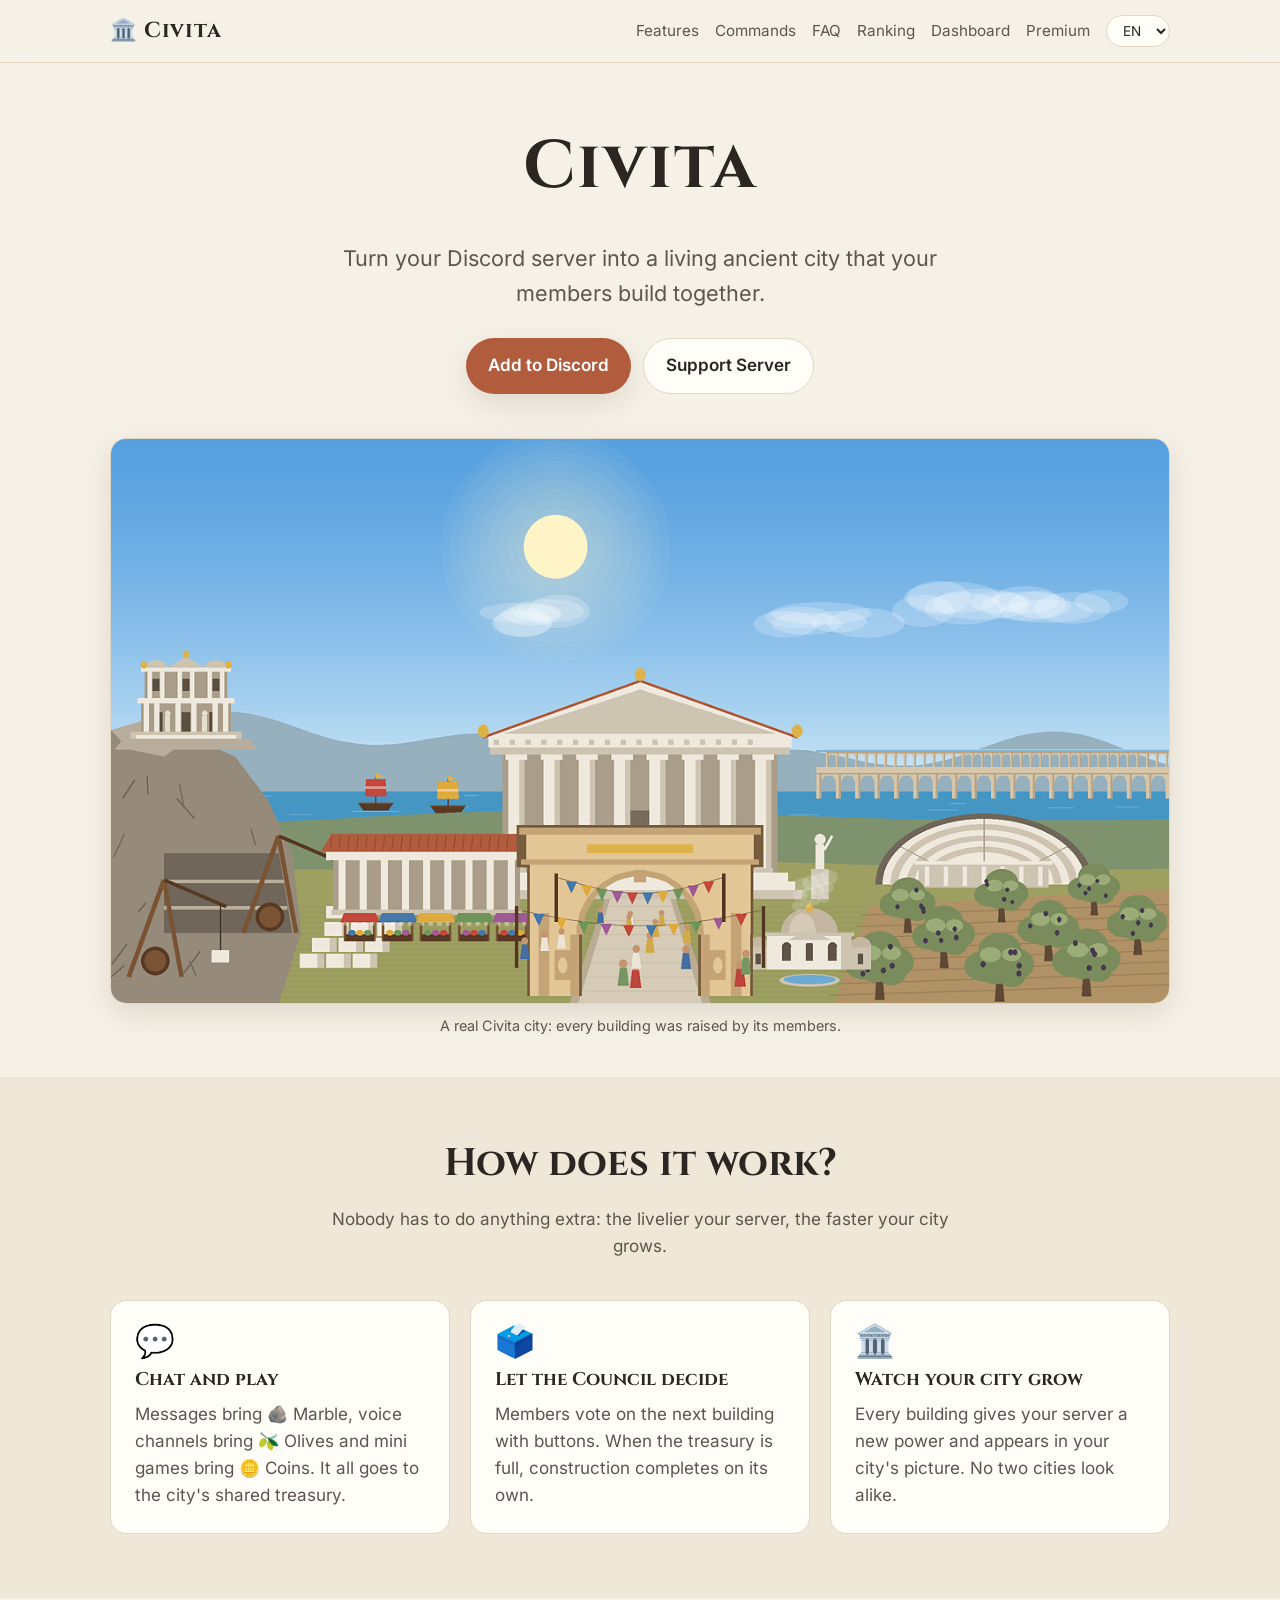
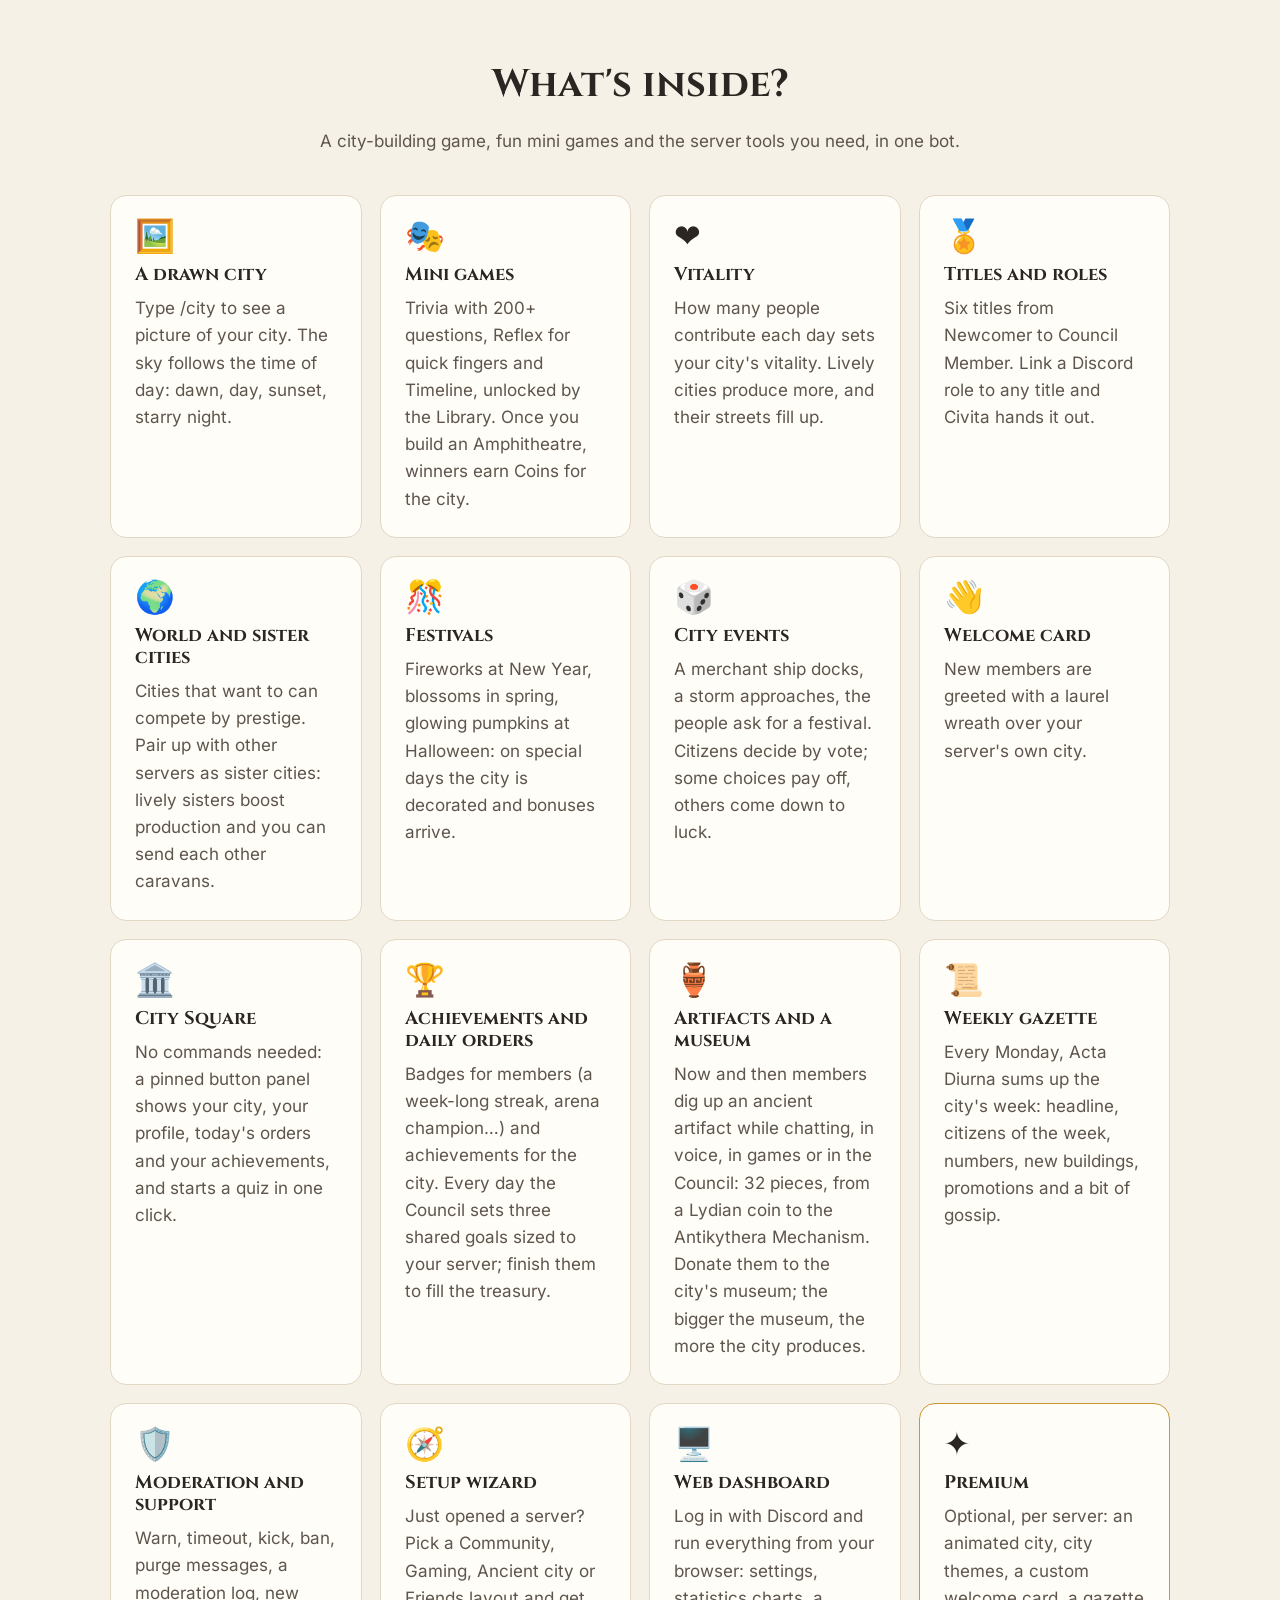
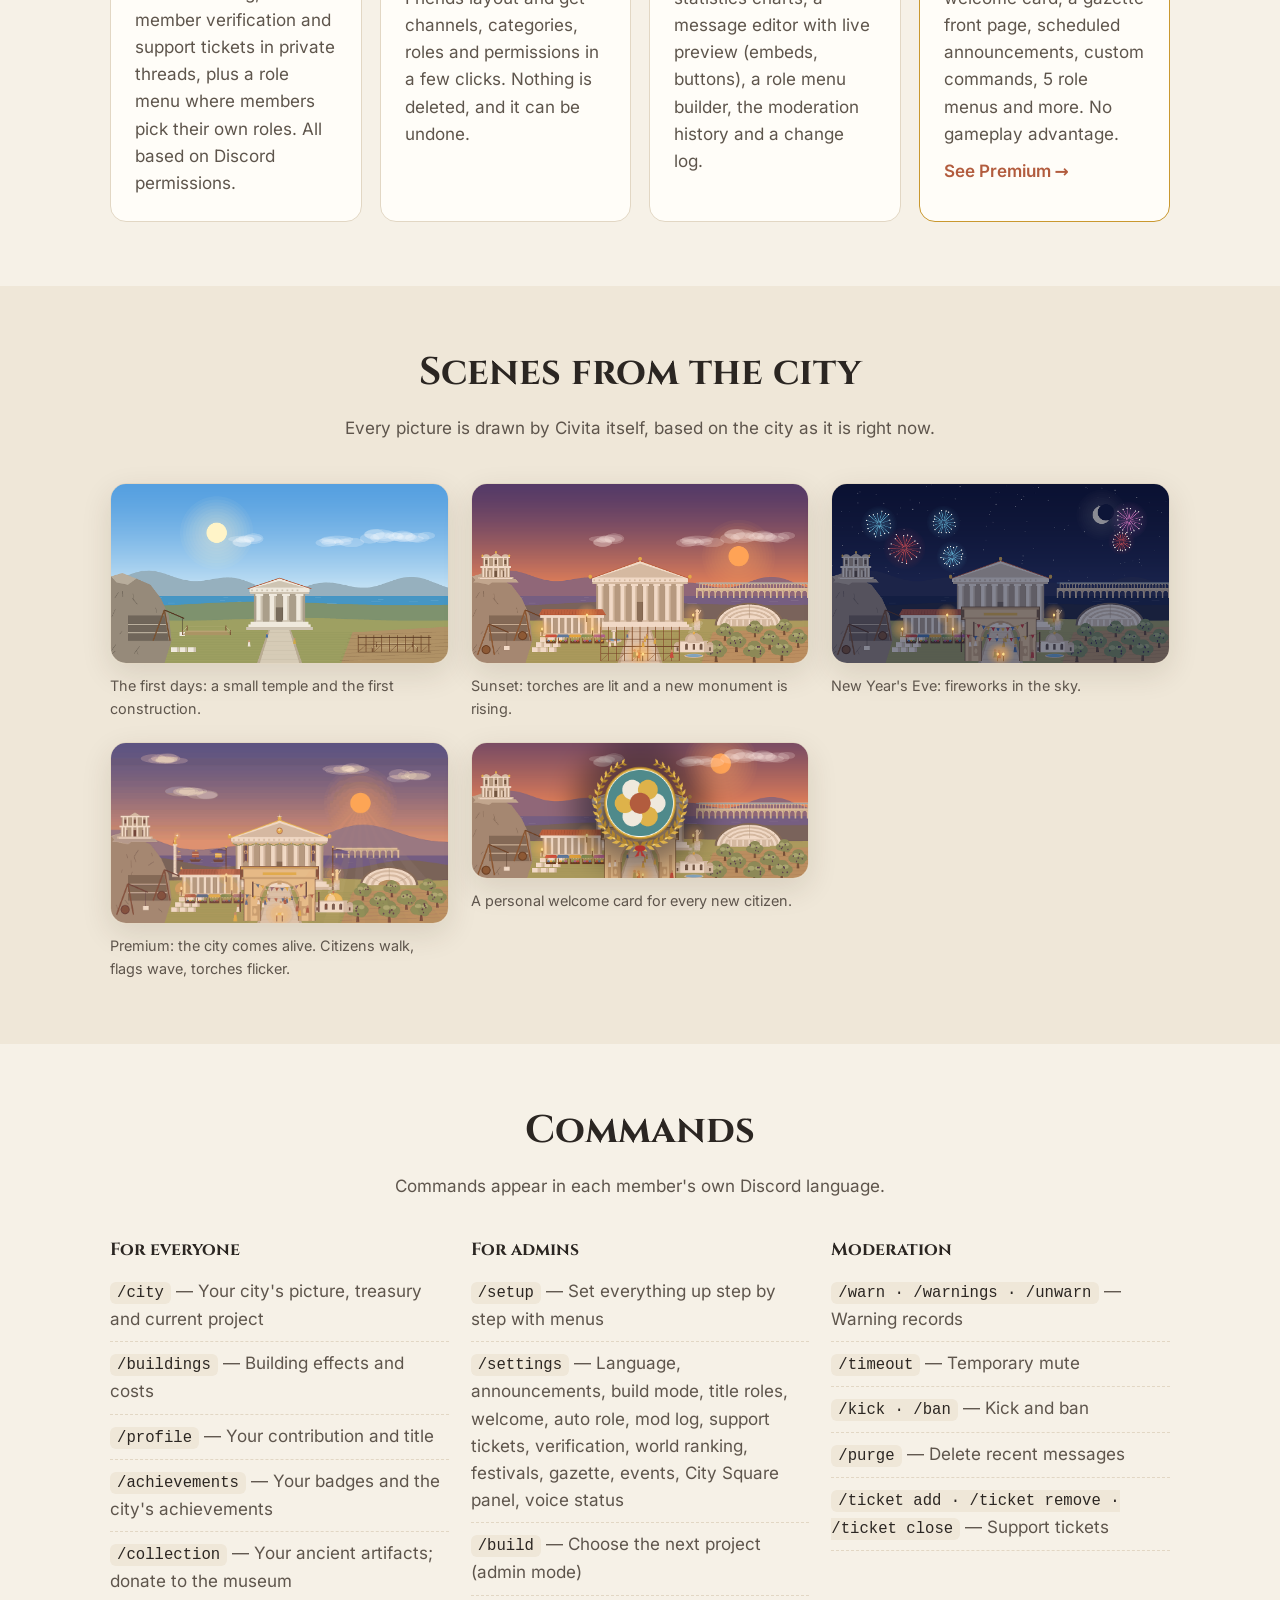
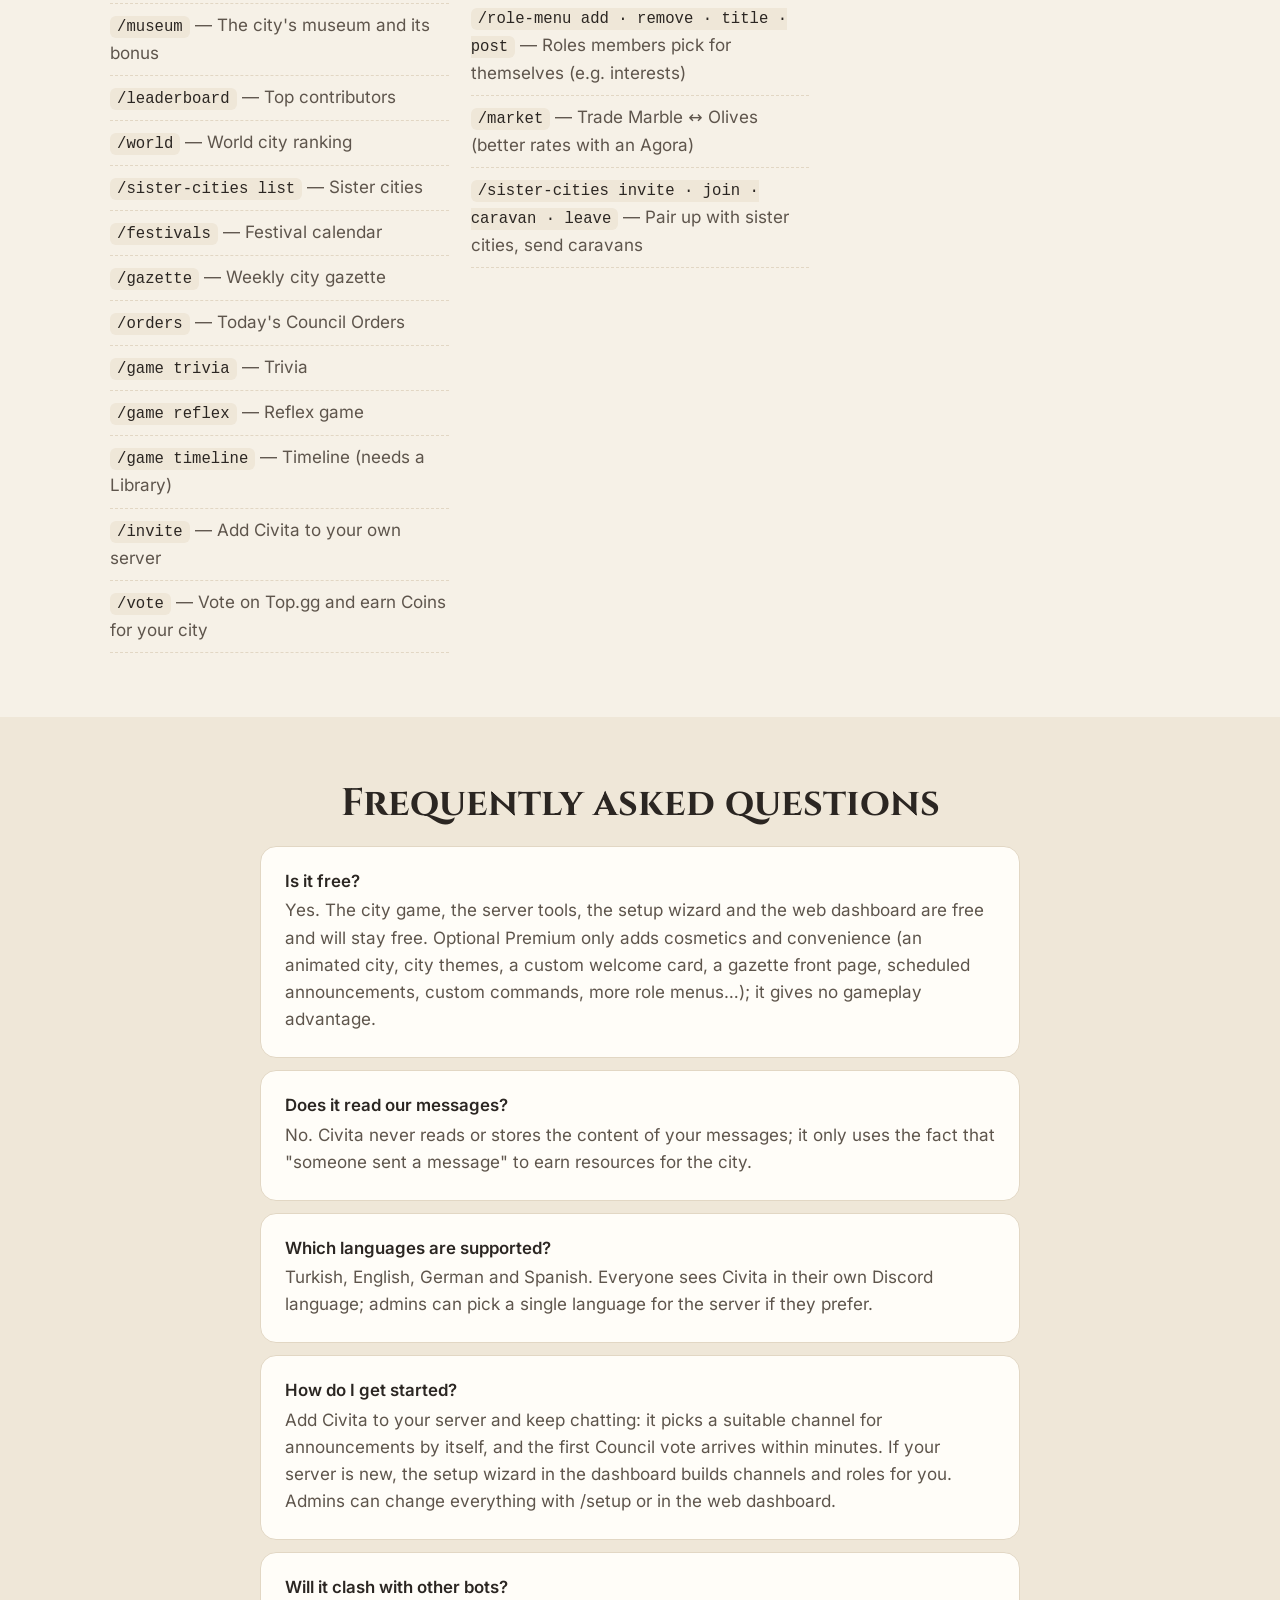
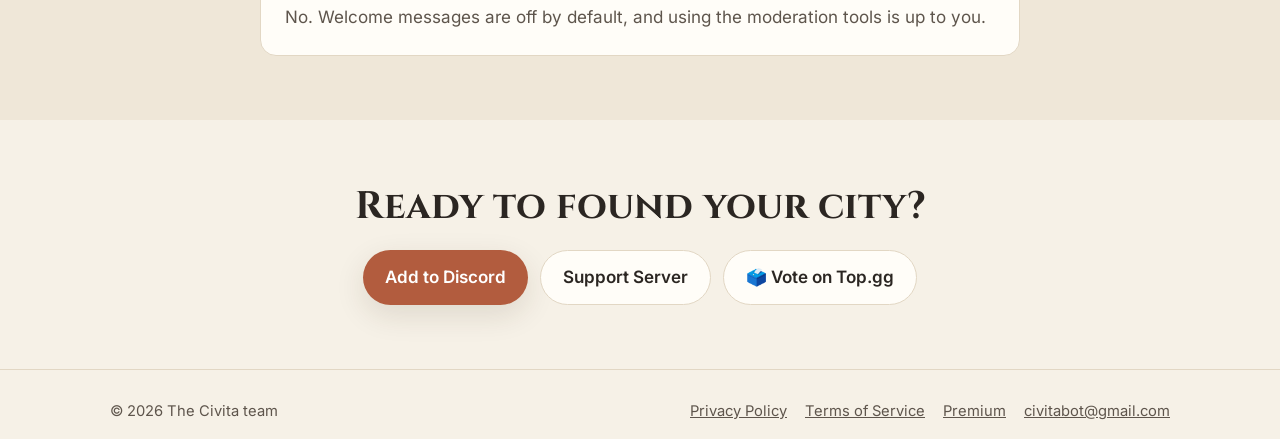
==== index.html @ edd00030 "Site: hareketli sehir GIFi yeni adla (eski bayrakli surum onbellekte kalmasin) Co-Authored-By: Claud" ====
<!doctype html>
<html lang="tr">
<head>
  <meta charset="utf-8">
  <meta name="viewport" content="width=device-width, initial-scale=1">
  <title>Civita — Discord sunucunu antik bir kente dönüştür</title>
  <meta name="description" content="Civita, Discord sunucunu üyelerin birlikte inşa ettiği yaşayan bir antik kente dönüştürür. Sohbet et, oyna, Meclis'te oy ver; şehrin büyüsün.">
  <meta property="og:title" content="Civita — Sunucunu birlikte inşa edilen bir şehre dönüştür">
  <meta property="og:description" content="Sohbet et, oyna, Meclis'te oy ver. Binalar yükselsin, şehrin büyüsün.">
  <meta property="og:image" content="https://civita.kenzai.dev/img/og.png">
  <meta property="og:url" content="https://civita.kenzai.dev/">
  <meta name="twitter:card" content="summary_large_image">
  <link rel="icon" href="favicon.svg" type="image/svg+xml">
  <link rel="stylesheet" href="style.css?v=2">
</head>
<body>
  <nav class="nav">
    <div class="wrap">
      <a class="brand" lang="en" href="#">🏛️ Civita</a>
      <a class="link" href="#features" data-i18n="nav_features">Özellikler</a>
      <a class="link" href="#commands" data-i18n="nav_commands">Komutlar</a>
      <a class="link" href="#faq" data-i18n="nav_faq">SSS</a>
      <a class="link" href="https://civita-panel.kenzai.dev/world" data-i18n="nav_world">Sıralama</a>
      <a class="link" href="https://civita-panel.kenzai.dev" data-i18n="nav_panel">Panel</a>
      <a class="link premium-link" href="premium-tr.html">Premium</a>
      <select class="lang" id="lang-select" aria-label="Dil / Language / Sprache / Idioma">
        <option value="tr">TR</option>
        <option value="en">EN</option>
        <option value="de">DE</option>
        <option value="es">ES</option>
      </select>
    </div>
  </nav>

  <header class="hero">
    <div class="wrap">
      <h1 lang="en">Civita</h1>
      <p class="tagline" data-i18n="tagline">Discord sunucunu, üyelerin birlikte inşa ettiği yaşayan bir antik kente dönüştür.</p>
      <div class="actions">
        <a class="btn btn-primary invite" href="#" data-i18n="add">Sunucuna Ekle</a>
        <a class="btn btn-ghost support" href="#" data-i18n="support">Destek Sunucusu</a>
      </div>
      <figure>
        <img class="shot" src="img/hero.png" width="1200" height="640" data-i18n-alt="hero_alt" alt="Tapınağı, agorası, amfitiyatrosu, hamamı, kayalık üstündeki kütüphanesi, su kemeri ve zafer takı olan, bayraklarla süslenmiş bir Civita şehri">
        <figcaption class="caption" data-i18n="hero_caption">Gerçek bir Civita şehri: her bina, sunucu üyelerinin emeğiyle yükseldi.</figcaption>
      </figure>
    </div>
  </header>

  <section class="alt">
    <div class="wrap">
      <h2 class="section-title" data-i18n="how_title">Nasıl çalışır?</h2>
      <p class="section-lead" data-i18n="how_lead">Kimse ek bir şey yapmak zorunda değil: sunucunuz ne kadar canlıysa şehriniz o kadar hızlı büyür.</p>
      <div class="steps">
        <div class="step"><div class="icon">💬</div><h3 data-i18n="step1_title">Sohbet edin, oynayın</h3><p data-i18n="step1_text">Mesajlar 🪨 Mermer, sesli kanallar 🫒 Zeytin, mini oyunlar 🪙 Sikke kazandırır. Hepsi şehrin ortak hazinesine gider.</p></div>
        <div class="step"><div class="icon">🗳️</div><h3 data-i18n="step2_title">Meclis karar versin</h3><p data-i18n="step2_text">Sıradaki binayı üyeler butonlarla oylar. Hazine dolunca inşaat kendiliğinden tamamlanır.</p></div>
        <div class="step"><div class="icon">🏛️</div><h3 data-i18n="step3_title">Şehriniz büyüsün</h3><p data-i18n="step3_text">Her bina sunucuya yeni bir güç kazandırır ve şehrin resminde görünür. Her şehir birbirinden farklıdır.</p></div>
      </div>
    </div>
  </section>

  <section id="features">
    <div class="wrap">
      <h2 class="section-title" data-i18n="features_title">Neler var?</h2>
      <p class="section-lead" data-i18n="features_lead">Bir şehir oyunu, eğlenceli mini oyunlar ve ihtiyacınız olan sunucu araçları, tek botta.</p>
      <div class="features">
        <div class="feature"><div class="icon">🖼️</div><h3 data-i18n="f_picture_title">Çizilen şehir</h3><p data-i18n="f_picture_text">/şehir yazın, şehrinizin resmini görün. Gökyüzü saatine göre değişir: şafak, gündüz, gün batımı, yıldızlı gece.</p></div>
        <div class="feature"><div class="icon">🎭</div><h3 data-i18n="f_games_title">Mini oyunlar</h3><p data-i18n="f_games_text">200'ü aşkın sorulu Bilgi Yarışması, hızlı parmaklar için Refleks ve Kütüphane'yle açılan Tarih Sırası. Amfitiyatro kurulunca kazananlar şehre Sikke kazandırır.</p></div>
        <div class="feature"><div class="icon">❤️</div><h3 data-i18n="f_vitality_title">Canlılık</h3><p data-i18n="f_vitality_text">Her gün katkı veren kişi sayısı şehrin canlılığını belirler. Canlı şehirler daha hızlı üretir; sokakları kalabalıklaşır.</p></div>
        <div class="feature"><div class="icon">🏅</div><h3 data-i18n="f_titles_title">Unvanlar ve roller</h3><p data-i18n="f_titles_text">Misafirden Meclis Üyesi'ne altı unvan. İsterseniz her unvana bir Discord rolü bağlayın, Civita kendisi versin.</p></div>
        <div class="feature"><div class="icon">🌍</div><h3 data-i18n="f_world_title">Dünya ve kardeş şehirler</h3><p data-i18n="f_world_text">İsteyen şehirler prestijleriyle yarışır. Başka sunucularla kardeş şehir olun: canlı kardeşler üretime bonus katar, birbirinize kervan gönderirsiniz.</p></div>
        <div class="feature"><div class="icon">🎊</div><h3 data-i18n="f_festivals_title">Festivaller</h3><p data-i18n="f_festivals_text">Yılbaşında havai fişekler, baharda çiçekler; özel günlerde şehir süslenir ve bonuslar gelir.</p></div>
        <div class="feature"><div class="icon">🎲</div><h3 data-i18n="f_events_title">Şehir olayları</h3><p data-i18n="f_events_text">Limana bir tüccar gemisi yanaşır, bir fırtına yaklaşır, halk şenlik ister. Vatandaşlar oyla karar verir; kimi seçim kazandırır, kimi şansa kalır.</p></div>
        <div class="feature"><div class="icon">👋</div><h3 data-i18n="f_welcome_title">Hoş geldin kartı</h3><p data-i18n="f_welcome_text">Yeni üyeler, sunucunuzun kendi şehrinin üzerinde defne çelengiyle karşılanır.</p></div>
        <div class="feature"><div class="icon">🏛️</div><h3 data-i18n="f_square_title">Şehir Meydanı</h3><p data-i18n="f_square_text">Komut yazmaya gerek yok: kanala sabitlenen düğmeli panelden şehrinizi, profilinizi, günün emirlerini ve başarımlarınızı görün, tek tıkla bilgi yarışması başlatın.</p></div>
        <div class="feature"><div class="icon">🏆</div><h3 data-i18n="f_achievements_title">Başarımlar ve günlük emirler</h3><p data-i18n="f_achievements_text">Üyelere rozetler (bir haftalık seri, arena şampiyonu…), şehre başarımlar. Meclis her gün sunucunun büyüklüğüne göre üç ortak hedef koyar; tamamlayınca hazine dolar.</p></div>
        <div class="feature"><div class="icon">🏺</div><h3 data-i18n="f_artifacts_title">Antik eserler ve müze</h3><p data-i18n="f_artifacts_text">Sohbette, seste, oyunlarda ve Meclis'te arada bir antik eser bulunur: Lidya sikkesinden Antikythera Mekanizması'na 32 eser. Eserleri şehrin müzesine bağışlayın; müze büyüdükçe şehir daha çok üretir.</p></div>
        <div class="feature"><div class="icon">📜</div><h3 data-i18n="f_gazette_title">Haftalık gazete</h3><p data-i18n="f_gazette_text">Her pazartesi Acta Diurna şehrin haftasını özetler: manşet, haftanın vatandaşları, sayılar, yeni binalar, terfiler ve biraz dedikodu.</p></div>
        <div class="feature"><div class="icon">🛡️</div><h3 data-i18n="f_mod_title">Moderasyon ve destek</h3><p data-i18n="f_mod_text">Uyarı, susturma, atma, yasaklama, mesaj temizleme, işlem kaydı, yeni üye doğrulama ve gizli alt başlıkta açılan destek talepleri ve üyelerin kendi rollerini seçtiği rol menüsü. Hepsi Discord yetkilerine göre.</p></div>
        <div class="feature"><div class="icon">🧭</div><h3 data-i18n="f_wizard_title">Kurulum sihirbazı</h3><p data-i18n="f_wizard_text">Yeni bir sunucu mu açtınız? Topluluk, Oyun, Antik şehir ya da Arkadaş grubu düzenini seçin; kanallar, kategoriler, roller ve izinler birkaç tıkla hazır. Hiçbir şey silinmez, istenirse geri alınır.</p></div>
        <div class="feature"><div class="icon">🖥️</div><h3 data-i18n="f_panel_title">Web paneli</h3><p data-i18n="f_panel_text">Discord'la giriş yapıp her şeyi tarayıcıdan yönetin: ayarlar, istatistik grafikleri, canlı önizlemeli mesaj düzenleyici (embed, düğmeler), rol menüsü kurucusu, moderasyon geçmişi ve değişiklik kaydı.</p></div>
        <div class="feature feature-premium"><div class="icon">✦</div><h3 data-i18n="f_premium_title">Premium</h3><p data-i18n="f_premium_text">İsteğe bağlı, sunucu başına: hareketli şehir, şehir temaları, özel hoş geldin kartı, gazete ön sayfası, zamanlanmış duyurular, özel komutlar, 5 rol menüsü ve daha fazlası. Oyunda avantaj sağlamaz.</p><a class="premium-link more" href="premium-tr.html" data-i18n="f_premium_more">Premium'a bak →</a></div>
      </div>
    </div>
  </section>

  <section class="alt">
    <div class="wrap">
      <h2 class="section-title" data-i18n="gallery_title">Şehirden kareler</h2>
      <p class="section-lead" data-i18n="gallery_lead">Bütün resimler Civita'nın kendisi tarafından, o anki şehre göre çizilir.</p>
      <div class="gallery">
        <figure><img class="shot" src="img/young.png" width="1200" height="640" loading="lazy" data-i18n-alt="young_alt" alt="Yeni kurulmuş bir şehir: küçük bir tapınak ve bir zeytinlikte iskele"><figcaption class="caption" data-i18n="young_caption">İlk günler: küçük bir tapınak ve ilk inşaat.</figcaption></figure>
        <figure><img class="shot" src="img/dusk.png" width="1200" height="640" loading="lazy" data-i18n-alt="dusk_alt" alt="Gün batımında gelişmiş bir şehir"><figcaption class="caption" data-i18n="dusk_caption">Gün batımı: meşaleler yanıyor, yeni bir anıt yükseliyor.</figcaption></figure>
        <figure><img class="shot" src="img/night.png" width="1200" height="640" loading="lazy" data-i18n-alt="night_alt" alt="Gece havai fişeklerle kutlama yapan bir şehir"><figcaption class="caption" data-i18n="night_caption">Yılbaşı gecesi: gökyüzünde havai fişekler.</figcaption></figure>
        <figure><img class="shot" src="img/city-live.gif" width="960" height="512" loading="lazy" data-i18n-alt="animated_alt" alt="Bayram süsleriyle hareketli bir şehir: dalgalanan bayraklar ve caddede yürüyen vatandaşlar"><figcaption class="caption" data-i18n="animated_caption">Premium: hareketli şehir. Vatandaşlar yürür, bayraklar dalgalanır, meşaleler titrer.</figcaption></figure>
        <figure><img class="shot" src="img/welcome.png" width="1000" height="400" loading="lazy" data-i18n-alt="welcome_alt" alt="Defne çelengi içinde bir profil resmi olan hoş geldin kartı"><figcaption class="caption" data-i18n="welcome_caption">Yeni gelen her vatandaşa özel hoş geldin kartı.</figcaption></figure>
      </div>
    </div>
  </section>

  <section id="commands">
    <div class="wrap">
      <h2 class="section-title" data-i18n="commands_title">Komutlar</h2>
      <p class="section-lead" data-i18n="commands_lead">Komutlar herkesin kendi Discord dilinde görünür.</p>
      <div class="commands" id="command-lists"></div>
    </div>
  </section>

  <section id="faq" class="alt">
    <div class="wrap">
      <h2 class="section-title" data-i18n="faq_title">Sık sorulan sorular</h2>
      <div class="faq">
        <div class="faq-item"><h3 data-i18n="q1">Ücretsiz mi?</h3><p data-i18n="a1">Evet. Şehir oyunu, sunucu araçları, kurulum sihirbazı ve web paneli ücretsizdir ve ücretsiz kalacak. İsteğe bağlı Premium yalnızca süs ve kolaylık ekler (hareketli şehir, şehir temaları, özel hoş geldin kartı, gazete ön sayfası, zamanlanmış duyurular, özel komutlar, birden çok rol menüsü…); oyunda avantaj sağlamaz.</p></div>
        <div class="faq-item"><h3 data-i18n="q2">Mesajlarımızı okuyor mu?</h3><p data-i18n="a2">Hayır. Civita mesajlarınızın içeriğini okumaz ve saklamaz; yalnızca "biri mesaj yazdı" bilgisini şehre kaynak kazandırmak için kullanır.</p></div>
        <div class="faq-item"><h3 data-i18n="q3">Hangi dilleri destekliyor?</h3><p data-i18n="a3">Türkçe, İngilizce, Almanca ve İspanyolca. Herkes Civita'yı kendi Discord dilinde görür; yöneticiler isterse sunucu için tek bir dil seçebilir.</p></div>
        <div class="faq-item"><h3 data-i18n="q4">Nasıl başlarım?</h3><p data-i18n="a4">Civita'yı sunucunuza ekleyin ve sohbete devam edin: duyurular için uygun bir kanalı kendisi seçer, birkaç dakika içinde ilk Meclis oylaması gelir. Sunucunuz yeniyse paneldeki kurulum sihirbazı kanalları ve rolleri sizin için kurar. Yöneticiler her şeyi /kurulum ya da web panelinden değiştirebilir.</p></div>
        <div class="faq-item"><h3 data-i18n="q5">Başka botlarla çakışır mı?</h3><p data-i18n="a5">Hayır. Hoş geldin mesajı varsayılan olarak kapalıdır; moderasyon araçlarını kullanıp kullanmamak size kalmış.</p></div>
      </div>
    </div>
  </section>

  <section class="cta">
    <div class="wrap">
      <h2 class="section-title" data-i18n="cta_title">Şehrinizi kurmaya hazır mısınız?</h2>
      <div class="actions">
        <a class="btn btn-primary invite" href="#" data-i18n="add">Sunucuna Ekle</a>
        <a class="btn btn-ghost support" href="#" data-i18n="support">Destek Sunucusu</a>
        <a class="btn btn-ghost" href="https://top.gg/bot/1135134099061878795/vote" target="_blank" rel="noopener" data-i18n="vote">🗳️ Top.gg'de oy ver</a>
      </div>
    </div>
  </section>

  <footer>
    <div class="wrap">
      <span data-i18n="footer_team">© 2026 Civita ekibi</span>
      <div class="links">
        <a href="gizlilik.html" id="privacy-link" data-i18n="privacy">Gizlilik Politikası</a>
        <a href="kosullar.html" id="terms-link" data-i18n="terms">Kullanım Koşulları</a>
        <a class="premium-link" href="premium-tr.html">Premium</a>
        <a href="mailto:civitabot@gmail.com">civitabot@gmail.com</a>
      </div>
    </div>
  </footer>

  <script src="app.js?v=2026-11-03b"></script>
</body>
</html>
---- style.css ----
/* Civita — web sitesi. Antik kent teması: mermer, kiremit, altın. */

/* Yazı tipleri sitenin içinde (fonts/): dışarıdan (Google) çekilince bazı tarayıcılar engelliyor,
   ayrıca ziyaretçinin IP'si üçüncü tarafa gitmiyor. İkisi de değişken yazı tipi, lisans: OFL. */
@font-face {
  font-family: "Cinzel";
  font-weight: 600 700;
  font-display: swap;
  src: url(fonts/cinzel-latin-ext.woff2) format("woff2");
  unicode-range: U+0100-02BA, U+02BD-02C5, U+02C7-02CC, U+02CE-02D7, U+02DD-02FF, U+0304, U+0308, U+0329, U+1D00-1DBF, U+1E00-1E9F, U+1EF2-1EFF, U+2020, U+20A0-20AB, U+20AD-20C0, U+2113, U+2C60-2C7F, U+A720-A7FF;
}
@font-face {
  font-family: "Cinzel";
  font-weight: 600 700;
  font-display: swap;
  src: url(fonts/cinzel-latin.woff2) format("woff2");
  unicode-range: U+0000-00FF, U+0131, U+0152-0153, U+02BB-02BC, U+02C6, U+02DA, U+02DC, U+0304, U+0308, U+0329, U+2000-206F, U+20AC, U+2122, U+2191, U+2193, U+2212, U+2215, U+FEFF, U+FFFD;
}
@font-face {
  font-family: "Inter";
  font-weight: 400 600;
  font-display: swap;
  src: url(fonts/inter-latin-ext.woff2) format("woff2");
  unicode-range: U+0100-02BA, U+02BD-02C5, U+02C7-02CC, U+02CE-02D7, U+02DD-02FF, U+0304, U+0308, U+0329, U+1D00-1DBF, U+1E00-1E9F, U+1EF2-1EFF, U+2020, U+20A0-20AB, U+20AD-20C0, U+2113, U+2C60-2C7F, U+A720-A7FF;
}
@font-face {
  font-family: "Inter";
  font-weight: 400 600;
  font-display: swap;
  src: url(fonts/inter-latin.woff2) format("woff2");
  unicode-range: U+0000-00FF, U+0131, U+0152-0153, U+02BB-02BC, U+02C6, U+02DA, U+02DC, U+0304, U+0308, U+0329, U+2000-206F, U+20AC, U+2122, U+2191, U+2193, U+2212, U+2215, U+FEFF, U+FFFD;
}

:root {
  --bg: #f6f1e7;
  --bg-alt: #efe7d8;
  --card: #fffdf8;
  --ink: #2b2622;
  --ink-soft: #5e554c;
  --line: #e2d7c4;
  --terracotta: #b25c3e;
  --terracotta-dark: #8c442e;
  --gold: #c9982f;
  --sea: #2e6f8e;
  --olive: #6f8250;
  --shadow: 0 10px 30px rgba(60, 40, 20, 0.12);
  --radius: 16px;
  color-scheme: light;
}

@media (prefers-color-scheme: dark) {
  :root:not([data-theme="light"]) {
    --bg: #12151f;
    --bg-alt: #181c28;
    --card: #1e2331;
    --ink: #efe9dd;
    --ink-soft: #b9b2a6;
    --line: #2d3345;
    --terracotta: #d9774f;
    --terracotta-dark: #b8603d;
    --gold: #e2b95a;
    --sea: #6fb0cf;
    --olive: #9db27a;
    --shadow: 0 10px 30px rgba(0, 0, 0, 0.35);
    color-scheme: dark;
  }
}

* { box-sizing: border-box; }

html { scroll-behavior: smooth; }

body {
  margin: 0;
  background: var(--bg);
  color: var(--ink);
  font-family: "Inter", system-ui, -apple-system, "Segoe UI", sans-serif;
  font-size: 17px;
  line-height: 1.6;
}

img { max-width: 100%; display: block; }

a { color: var(--terracotta); }

h1, h2, h3 {
  font-family: "Cinzel", Georgia, serif;
  line-height: 1.2;
  margin: 0 0 0.5em;
}

.wrap { max-width: 1100px; margin: 0 auto; padding: 0 20px; }

/* --- Üst çubuk --- */
.nav {
  position: sticky;
  top: 0;
  z-index: 10;
  background: color-mix(in srgb, var(--bg) 88%, transparent);
  backdrop-filter: blur(8px);
  border-bottom: 1px solid var(--line);
}
.nav .wrap { display: flex; align-items: center; gap: 16px; height: 62px; }
.brand {
  font-family: "Cinzel", Georgia, serif;
  font-weight: 700;
  font-size: 1.35rem;
  color: var(--ink);
  text-decoration: none;
  letter-spacing: 0.04em;
  margin-right: auto;
}
.nav a.link { color: var(--ink-soft); text-decoration: none; font-size: 0.95rem; }
.nav a.link:hover { color: var(--ink); }
.lang {
  border: 1px solid var(--line);
  background: var(--card);
  color: var(--ink);
  border-radius: 999px;
  padding: 6px 12px;
  font: inherit;
  font-size: 0.85rem;
  cursor: pointer;
}

/* --- Düğmeler --- */
.btn {
  display: inline-flex;
  align-items: center;
  gap: 8px;
  padding: 13px 22px;
  border-radius: 999px;
  font-weight: 600;
  text-decoration: none;
  transition: transform 0.15s ease, background 0.15s ease;
}
.btn:hover { transform: translateY(-2px); }
.btn-primary { background: var(--terracotta); color: #fff; box-shadow: var(--shadow); }
.btn-primary:hover { background: var(--terracotta-dark); }
.btn-ghost { border: 1px solid var(--line); color: var(--ink); background: var(--card); }

/* --- Giriş --- */
.hero { padding: 64px 0 40px; text-align: center; }
.hero h1 { font-size: clamp(2.4rem, 6vw, 4.2rem); letter-spacing: 0.03em; }
.hero .tagline { font-size: clamp(1.1rem, 2.4vw, 1.35rem); color: var(--ink-soft); max-width: 680px; margin: 0 auto 28px; }
.hero .actions { display: flex; gap: 12px; justify-content: center; flex-wrap: wrap; }
.hero figure { margin: 44px auto 0; }
.shot {
  border-radius: var(--radius);
  box-shadow: var(--shadow);
  border: 1px solid var(--line);
  width: 100%;
  height: auto;
}
.caption { color: var(--ink-soft); font-size: 0.9rem; margin-top: 10px; }

/* --- Bölümler --- */
section { padding: 64px 0; }
section.alt { background: var(--bg-alt); }
.section-title { text-align: center; font-size: clamp(1.7rem, 4vw, 2.4rem); }
.section-lead { text-align: center; color: var(--ink-soft); max-width: 640px; margin: 0 auto 40px; }

.steps { display: grid; grid-template-columns: repeat(auto-fit, minmax(240px, 1fr)); gap: 20px; }
.step, .feature, .faq-item {
  background: var(--card);
  border: 1px solid var(--line);
  border-radius: var(--radius);
  padding: 24px;
}
.step .icon, .feature .icon { font-size: 2rem; line-height: 1; margin-bottom: 12px; }
.step h3, .feature h3 { font-size: 1.15rem; }
.step p, .feature p { margin: 0; color: var(--ink-soft); }
.feature-premium { border-color: var(--gold, #d9ab4f); }
.feature .more { display: inline-block; margin-top: 10px; font-weight: 600; text-decoration: none; }

.features { display: grid; grid-template-columns: repeat(auto-fit, minmax(250px, 1fr)); gap: 18px; }

.gallery { display: grid; grid-template-columns: repeat(auto-fit, minmax(300px, 1fr)); gap: 22px; }
.gallery figure { margin: 0; }

.commands { display: grid; grid-template-columns: repeat(auto-fit, minmax(300px, 1fr)); gap: 22px; }
.commands h3 { font-size: 1.1rem; }
.commands ul { list-style: none; padding: 0; margin: 0; }
.commands li { padding: 8px 0; border-bottom: 1px dashed var(--line); color: var(--ink-soft); }
.commands code {
  font-family: ui-monospace, "Cascadia Code", Consolas, monospace;
  background: var(--bg-alt);
  color: var(--ink);
  padding: 2px 7px;
  border-radius: 6px;
  font-size: 0.92em;
}

.faq { max-width: 760px; margin: 0 auto; display: grid; gap: 12px; }
.faq-item h3 { font-family: "Inter", system-ui, sans-serif; font-size: 1.05rem; margin-bottom: 6px; }
.faq-item p { margin: 0; color: var(--ink-soft); }

.cta { text-align: center; }
.cta .actions { display: flex; gap: 12px; justify-content: center; flex-wrap: wrap; margin-top: 20px; }

footer { border-top: 1px solid var(--line); padding: 30px 0; color: var(--ink-soft); font-size: 0.92rem; }
footer .wrap { display: flex; flex-wrap: wrap; gap: 18px; align-items: center; }
footer .links { display: flex; gap: 18px; flex-wrap: wrap; margin-left: auto; }
footer a { color: var(--ink-soft); }

/* --- Hukuki belgeler --- */
.doc { max-width: 760px; margin: 0 auto; padding: 48px 20px 72px; }
.doc h1 { font-size: clamp(1.8rem, 4vw, 2.4rem); }
.doc h2 { font-size: 1.25rem; margin-top: 2em; }
.doc .updated { color: var(--ink-soft); font-size: 0.92rem; }
.doc li { margin: 6px 0; }
.doc .note { background: var(--bg-alt); border: 1px solid var(--line); border-radius: 12px; padding: 14px 18px; }

/* --- Premium --- */
.premium-hero { padding-bottom: 8px; }
.eyebrow { color: var(--gold); font-weight: 600; letter-spacing: 0.12em; text-transform: uppercase; font-size: 0.85rem; margin: 0 0 8px; }
.plans { display: grid; grid-template-columns: repeat(auto-fit, minmax(240px, 300px)); gap: 20px; justify-content: center; }
.plan {
  position: relative;
  background: var(--card);
  border: 1px solid var(--line);
  border-radius: var(--radius);
  padding: 28px 24px;
  text-align: center;
}
.plan h2 { font-size: 1.3rem; }
.plan-best { border: 2px solid var(--gold); box-shadow: var(--shadow); }
.plan .badge {
  position: absolute;
  top: -13px;
  left: 50%;
  transform: translateX(-50%);
  margin: 0;
  background: var(--gold);
  color: #2b2622;
  font-size: 0.8rem;
  font-weight: 600;
  padding: 3px 12px;
  border-radius: 999px;
  white-space: nowrap;
}
.price { font-family: "Cinzel", Georgia, serif; font-size: 2.2rem; font-weight: 700; margin: 0; }
.price span { font-family: "Inter", system-ui, sans-serif; font-size: 1rem; font-weight: 400; color: var(--ink-soft); }
.plan-note { color: var(--ink-soft); margin: 8px 0 0; font-size: 0.95rem; }
.plans-cta { text-align: center; margin: 28px 0 8px; }
.btn-disabled { opacity: 0.55; cursor: default; box-shadow: none; }
.btn-disabled:hover { transform: none; background: var(--terracotta); }
.center { text-align: center; }
.feature code, .faq-item code { font-family: ui-monospace, Consolas, monospace; background: var(--bg-alt); padding: 1px 6px; border-radius: 6px; font-size: 0.9em; }
.compare-box { max-width: 820px; margin: 0 auto; overflow-x: auto; }
.compare { width: 100%; border-collapse: collapse; background: var(--card); border: 1px solid var(--line); border-radius: var(--radius); overflow: hidden; }
.compare th, .compare td { padding: 12px 14px; border-bottom: 1px solid var(--line); text-align: center; }
.compare th:first-child, .compare td:first-child { text-align: left; color: var(--ink-soft); }
.compare thead th { font-family: "Cinzel", Georgia, serif; background: var(--bg-alt); }
.compare thead th:last-child { color: var(--gold); }
.compare tr:last-child td { border-bottom: none; }

.hidden { display: none !important; }

@media (max-width: 640px) {
  .nav a.link { display: none; }
  .hero { padding-top: 40px; }
  section { padding: 48px 0; }
}
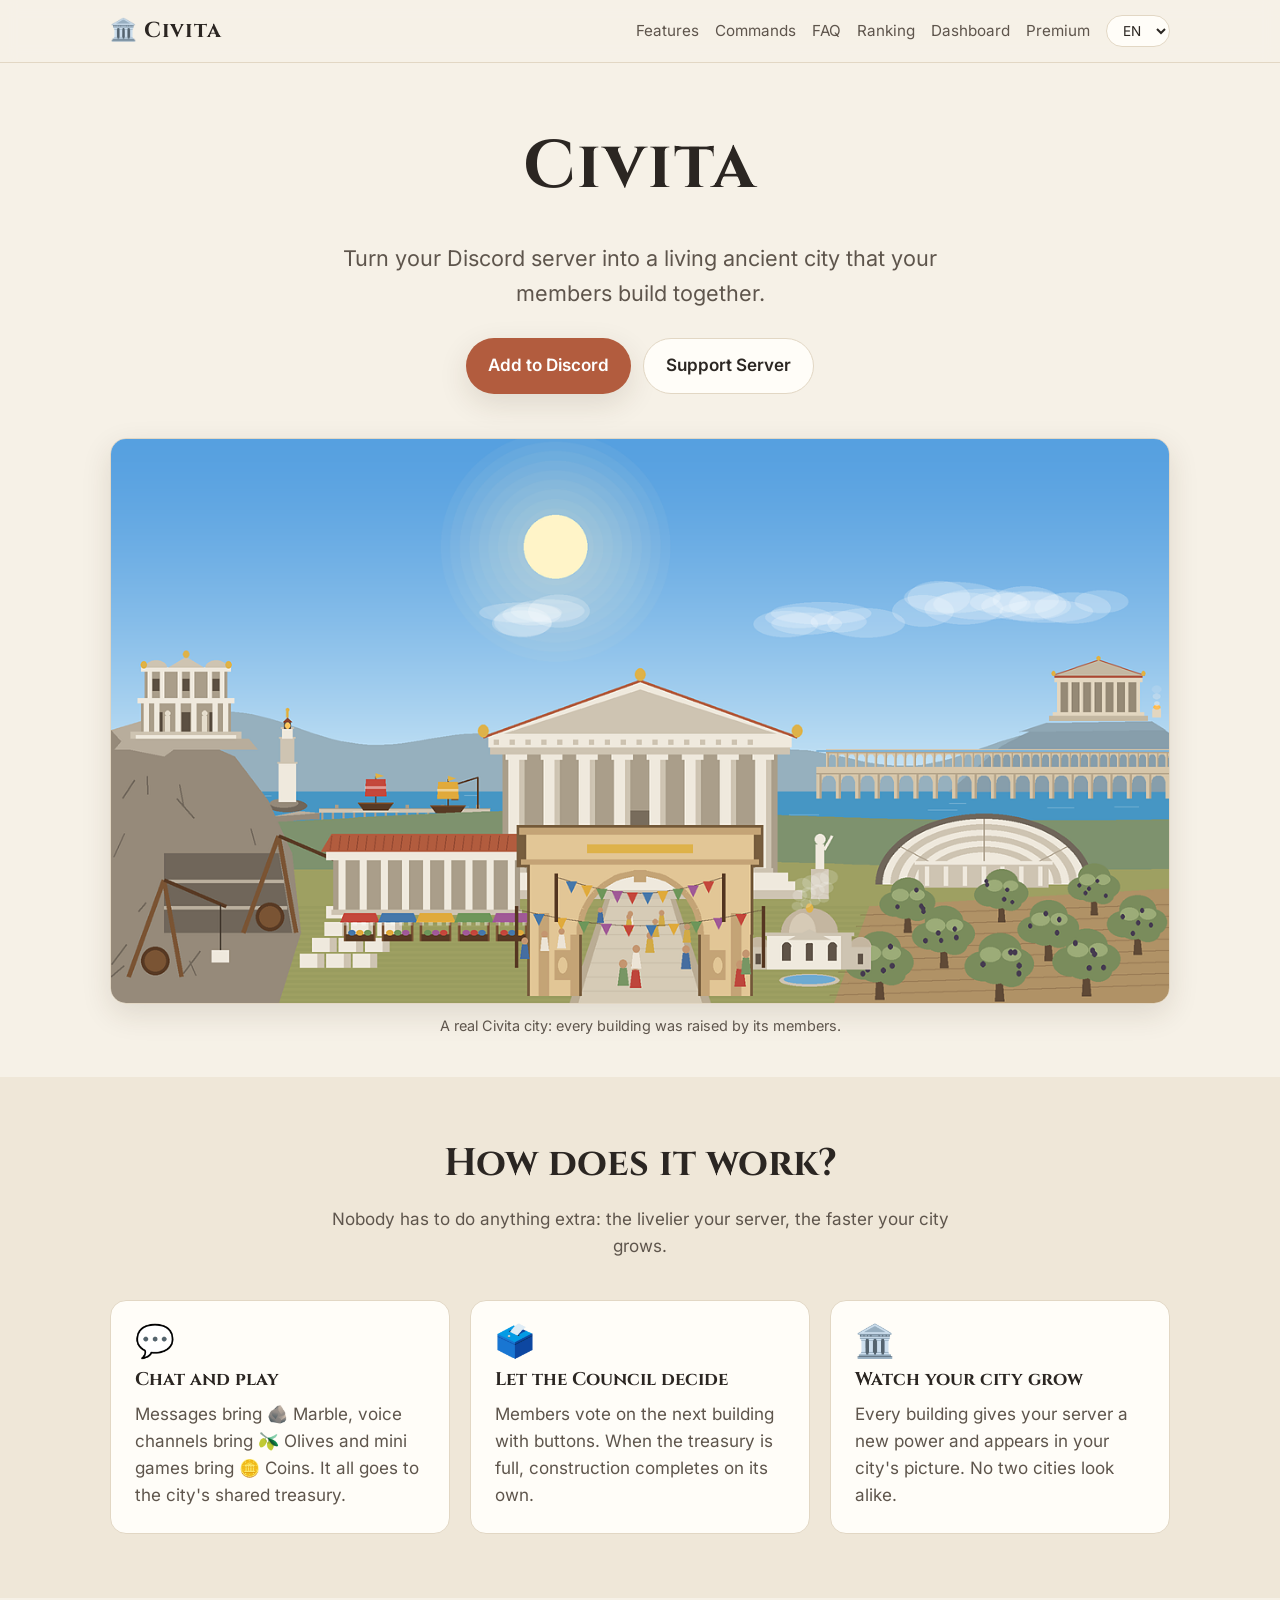
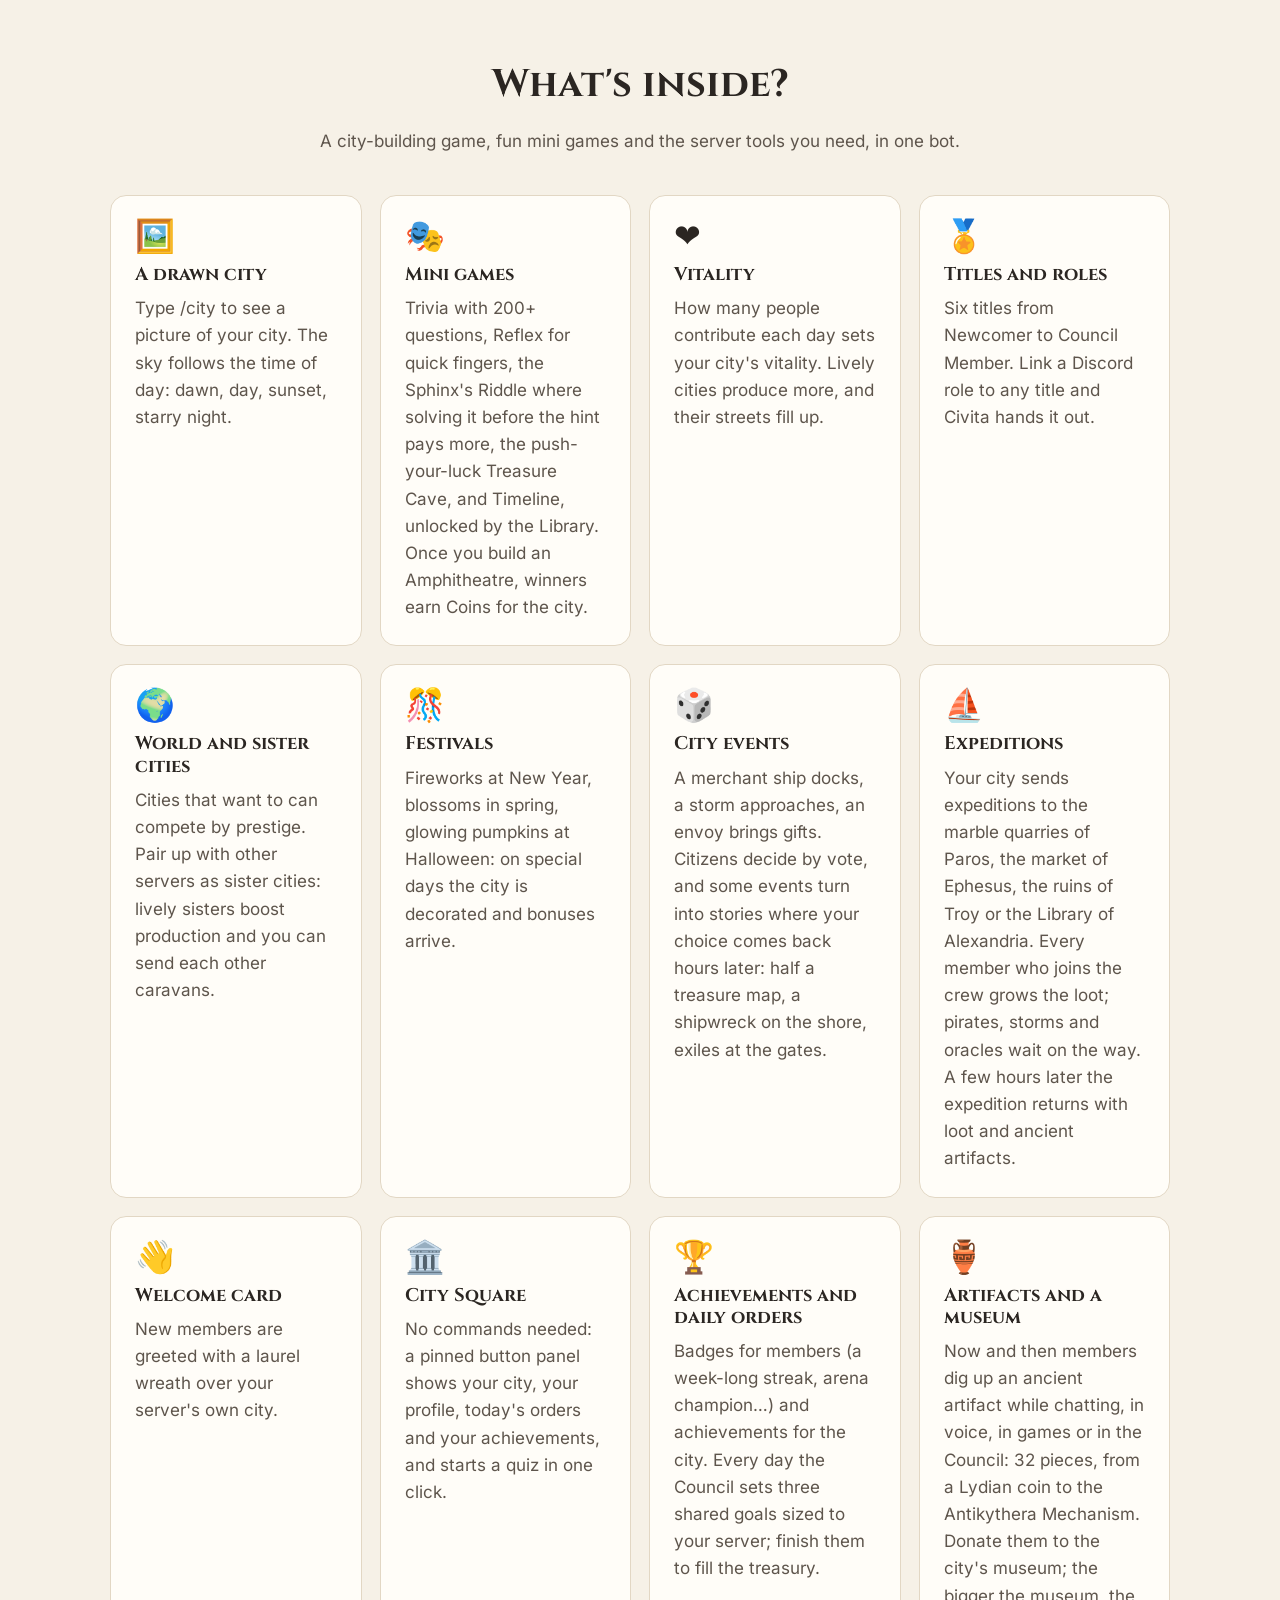
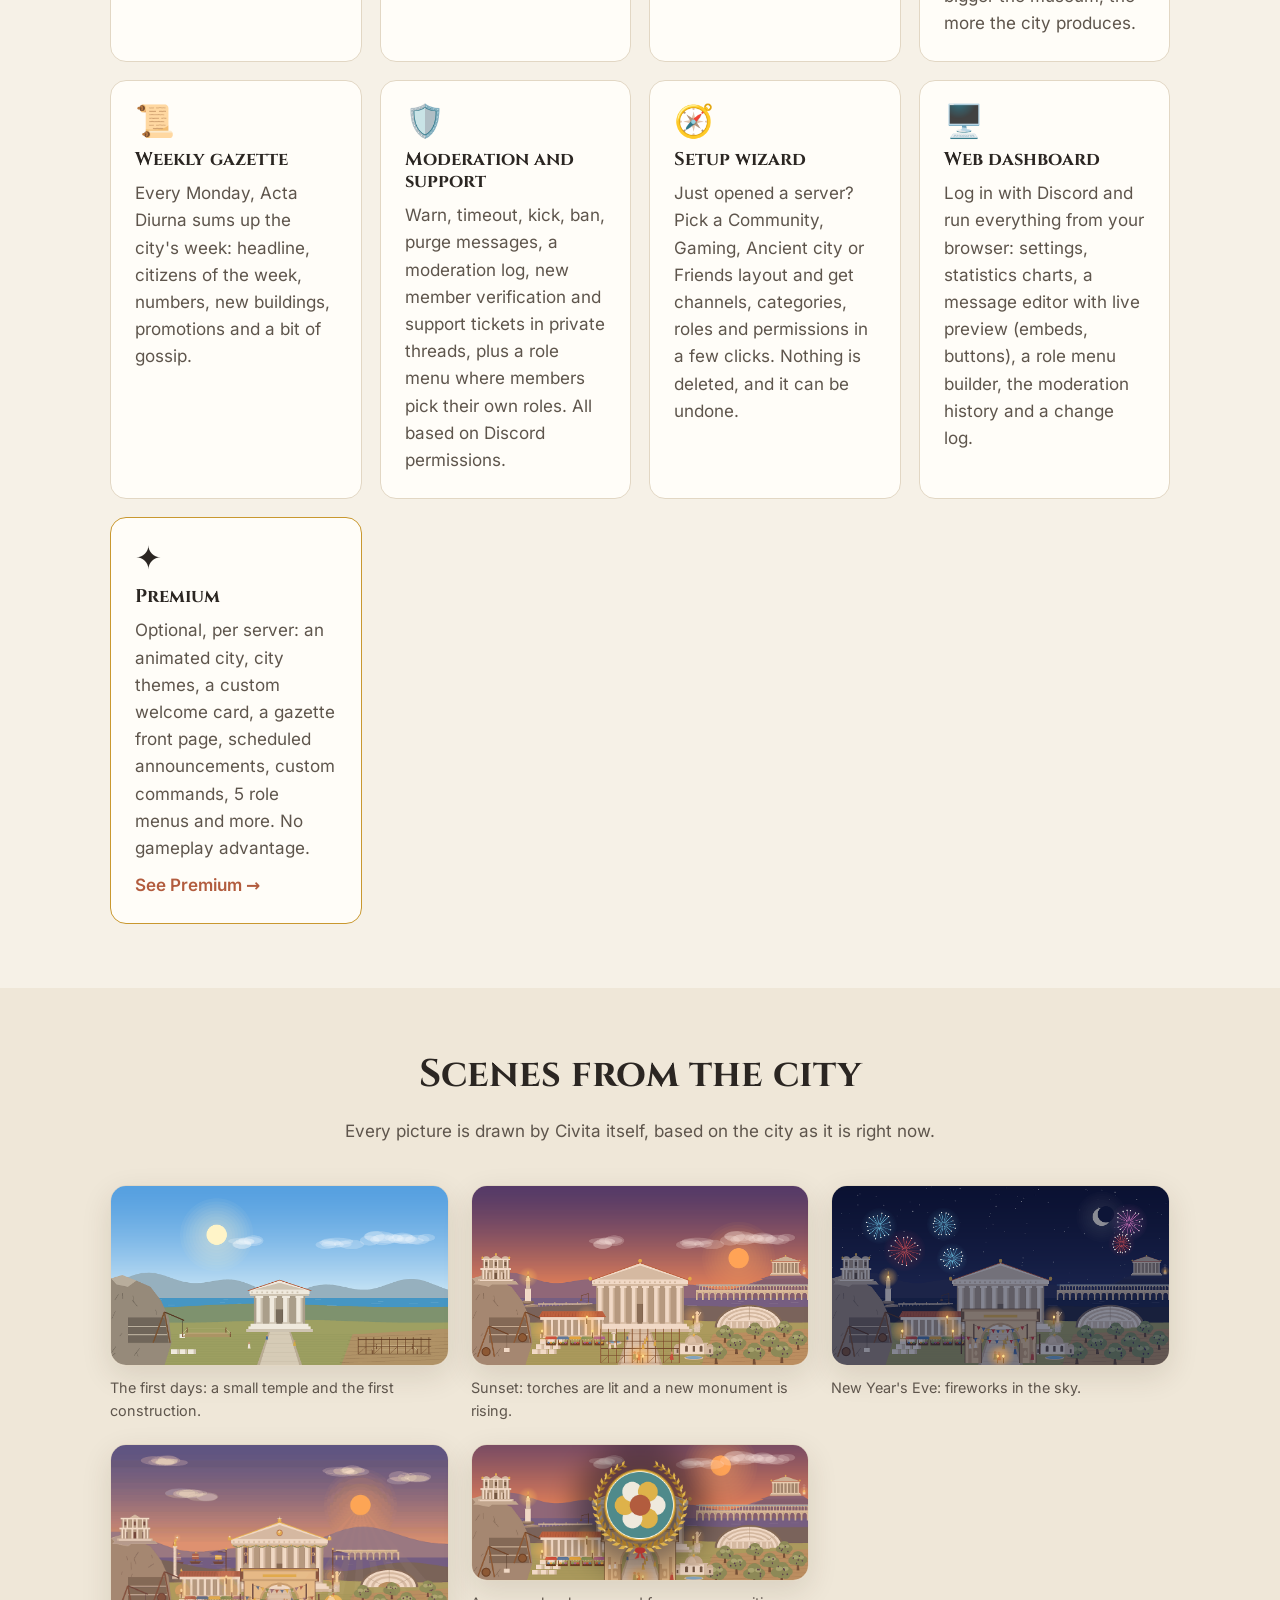
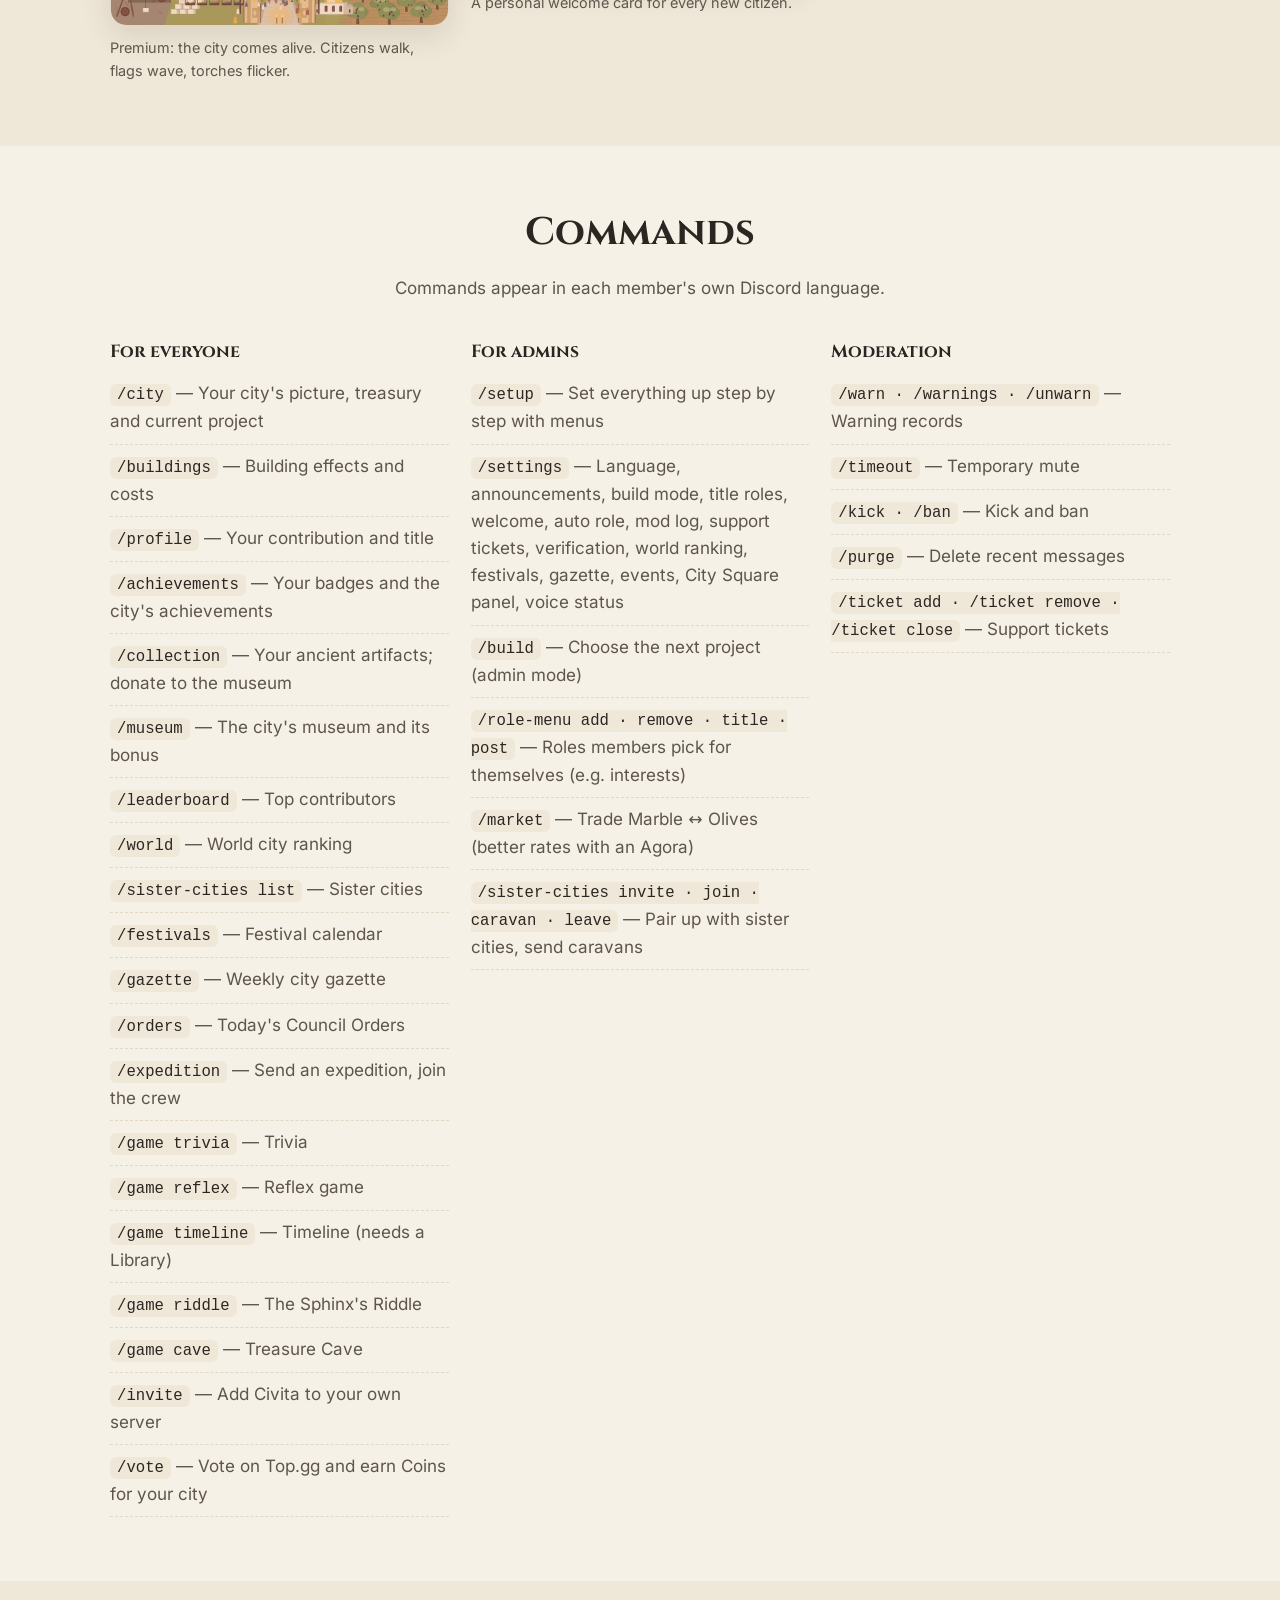
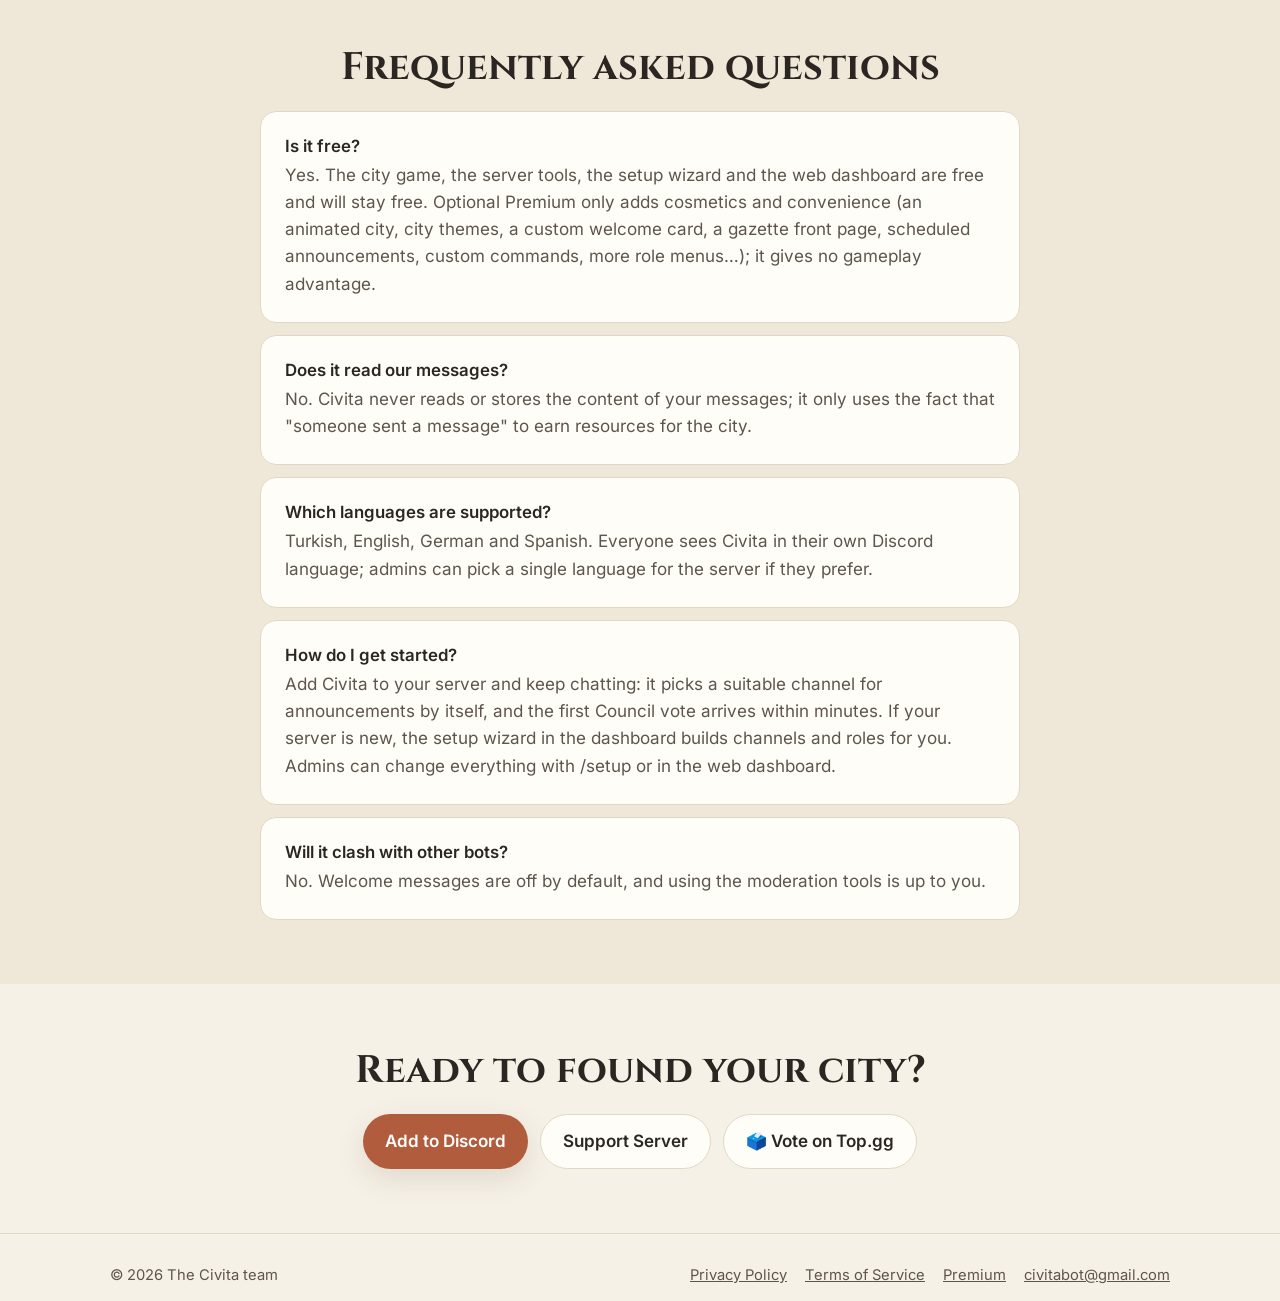
==== commit 67257943: "Site ve tanitim: seferler, yeni oyunlar, hikayeli olaylar, Tapinak ve Liman - Sitede Seferler karti;" ====
--- a/index.html
+++ b/index.html
@@ -41,7 +41,7 @@
         <a class="btn btn-ghost support" href="#" data-i18n="support">Destek Sunucusu</a>
       </div>
       <figure>
-        <img class="shot" src="img/hero.png" width="1200" height="640" data-i18n-alt="hero_alt" alt="Tapınağı, agorası, amfitiyatrosu, hamamı, kayalık üstündeki kütüphanesi, su kemeri ve zafer takı olan, bayraklarla süslenmiş bir Civita şehri">
+        <img class="shot" src="img/hero.png" width="1200" height="640" data-i18n-alt="hero_alt" alt="Tapınağı, limanı ve deniz feneri, agorası, amfitiyatrosu, hamamı, kayalık üstündeki kütüphanesi, su kemeri ve zafer takı olan, bayraklarla süslenmiş bir Civita şehri">
         <figcaption class="caption" data-i18n="hero_caption">Gerçek bir Civita şehri: her bina, sunucu üyelerinin emeğiyle yükseldi.</figcaption>
       </figure>
     </div>
@@ -65,12 +65,13 @@
       <p class="section-lead" data-i18n="features_lead">Bir şehir oyunu, eğlenceli mini oyunlar ve ihtiyacınız olan sunucu araçları, tek botta.</p>
       <div class="features">
         <div class="feature"><div class="icon">🖼️</div><h3 data-i18n="f_picture_title">Çizilen şehir</h3><p data-i18n="f_picture_text">/şehir yazın, şehrinizin resmini görün. Gökyüzü saatine göre değişir: şafak, gündüz, gün batımı, yıldızlı gece.</p></div>
-        <div class="feature"><div class="icon">🎭</div><h3 data-i18n="f_games_title">Mini oyunlar</h3><p data-i18n="f_games_text">200'ü aşkın sorulu Bilgi Yarışması, hızlı parmaklar için Refleks ve Kütüphane'yle açılan Tarih Sırası. Amfitiyatro kurulunca kazananlar şehre Sikke kazandırır.</p></div>
+        <div class="feature"><div class="icon">🎭</div><h3 data-i18n="f_games_title">Mini oyunlar</h3><p data-i18n="f_games_text">200'ü aşkın sorulu Bilgi Yarışması, hızlı parmaklar için Refleks, ipucundan önce bilenin kazandığı Sfenks'in Bilmecesi, şansını zorladığın Hazine Mağarası ve Kütüphane'yle açılan Tarih Sırası. Amfitiyatro kurulunca kazananlar şehre Sikke kazandırır.</p></div>
         <div class="feature"><div class="icon">❤️</div><h3 data-i18n="f_vitality_title">Canlılık</h3><p data-i18n="f_vitality_text">Her gün katkı veren kişi sayısı şehrin canlılığını belirler. Canlı şehirler daha hızlı üretir; sokakları kalabalıklaşır.</p></div>
         <div class="feature"><div class="icon">🏅</div><h3 data-i18n="f_titles_title">Unvanlar ve roller</h3><p data-i18n="f_titles_text">Misafirden Meclis Üyesi'ne altı unvan. İsterseniz her unvana bir Discord rolü bağlayın, Civita kendisi versin.</p></div>
         <div class="feature"><div class="icon">🌍</div><h3 data-i18n="f_world_title">Dünya ve kardeş şehirler</h3><p data-i18n="f_world_text">İsteyen şehirler prestijleriyle yarışır. Başka sunucularla kardeş şehir olun: canlı kardeşler üretime bonus katar, birbirinize kervan gönderirsiniz.</p></div>
         <div class="feature"><div class="icon">🎊</div><h3 data-i18n="f_festivals_title">Festivaller</h3><p data-i18n="f_festivals_text">Yılbaşında havai fişekler, baharda çiçekler; özel günlerde şehir süslenir ve bonuslar gelir.</p></div>
-        <div class="feature"><div class="icon">🎲</div><h3 data-i18n="f_events_title">Şehir olayları</h3><p data-i18n="f_events_text">Limana bir tüccar gemisi yanaşır, bir fırtına yaklaşır, halk şenlik ister. Vatandaşlar oyla karar verir; kimi seçim kazandırır, kimi şansa kalır.</p></div>
+        <div class="feature"><div class="icon">🎲</div><h3 data-i18n="f_events_title">Şehir olayları</h3><p data-i18n="f_events_text">Limana bir tüccar gemisi yanaşır, bir fırtına yaklaşır, bir elçi hediye getirir. Vatandaşlar oyla karar verir; bazı olaylar hikâyeye dönüşür ve seçiminiz saatler sonra geri döner: yarım bir hazine haritası, kıyıya vuran bir batık, kapıdaki sürgünler.</p></div>
+        <div class="feature"><div class="icon">⛵</div><h3 data-i18n="f_expeditions_title">Seferler</h3><p data-i18n="f_expeditions_text">Şehir Paros'un mermer ocaklarına, Efes çarşısına, Truva harabelerine ya da İskenderiye Kütüphanesi'ne sefer gönderir. Mürettebata katılan her kişi ganimeti büyütür; yolda korsanlar, fırtınalar ve kâhinler beklenir. Sefer birkaç saat sonra ganimet ve antik eserlerle döner.</p></div>
         <div class="feature"><div class="icon">👋</div><h3 data-i18n="f_welcome_title">Hoş geldin kartı</h3><p data-i18n="f_welcome_text">Yeni üyeler, sunucunuzun kendi şehrinin üzerinde defne çelengiyle karşılanır.</p></div>
         <div class="feature"><div class="icon">🏛️</div><h3 data-i18n="f_square_title">Şehir Meydanı</h3><p data-i18n="f_square_text">Komut yazmaya gerek yok: kanala sabitlenen düğmeli panelden şehrinizi, profilinizi, günün emirlerini ve başarımlarınızı görün, tek tıkla bilgi yarışması başlatın.</p></div>
         <div class="feature"><div class="icon">🏆</div><h3 data-i18n="f_achievements_title">Başarımlar ve günlük emirler</h3><p data-i18n="f_achievements_text">Üyelere rozetler (bir haftalık seri, arena şampiyonu…), şehre başarımlar. Meclis her gün sunucunun büyüklüğüne göre üç ortak hedef koyar; tamamlayınca hazine dolar.</p></div>
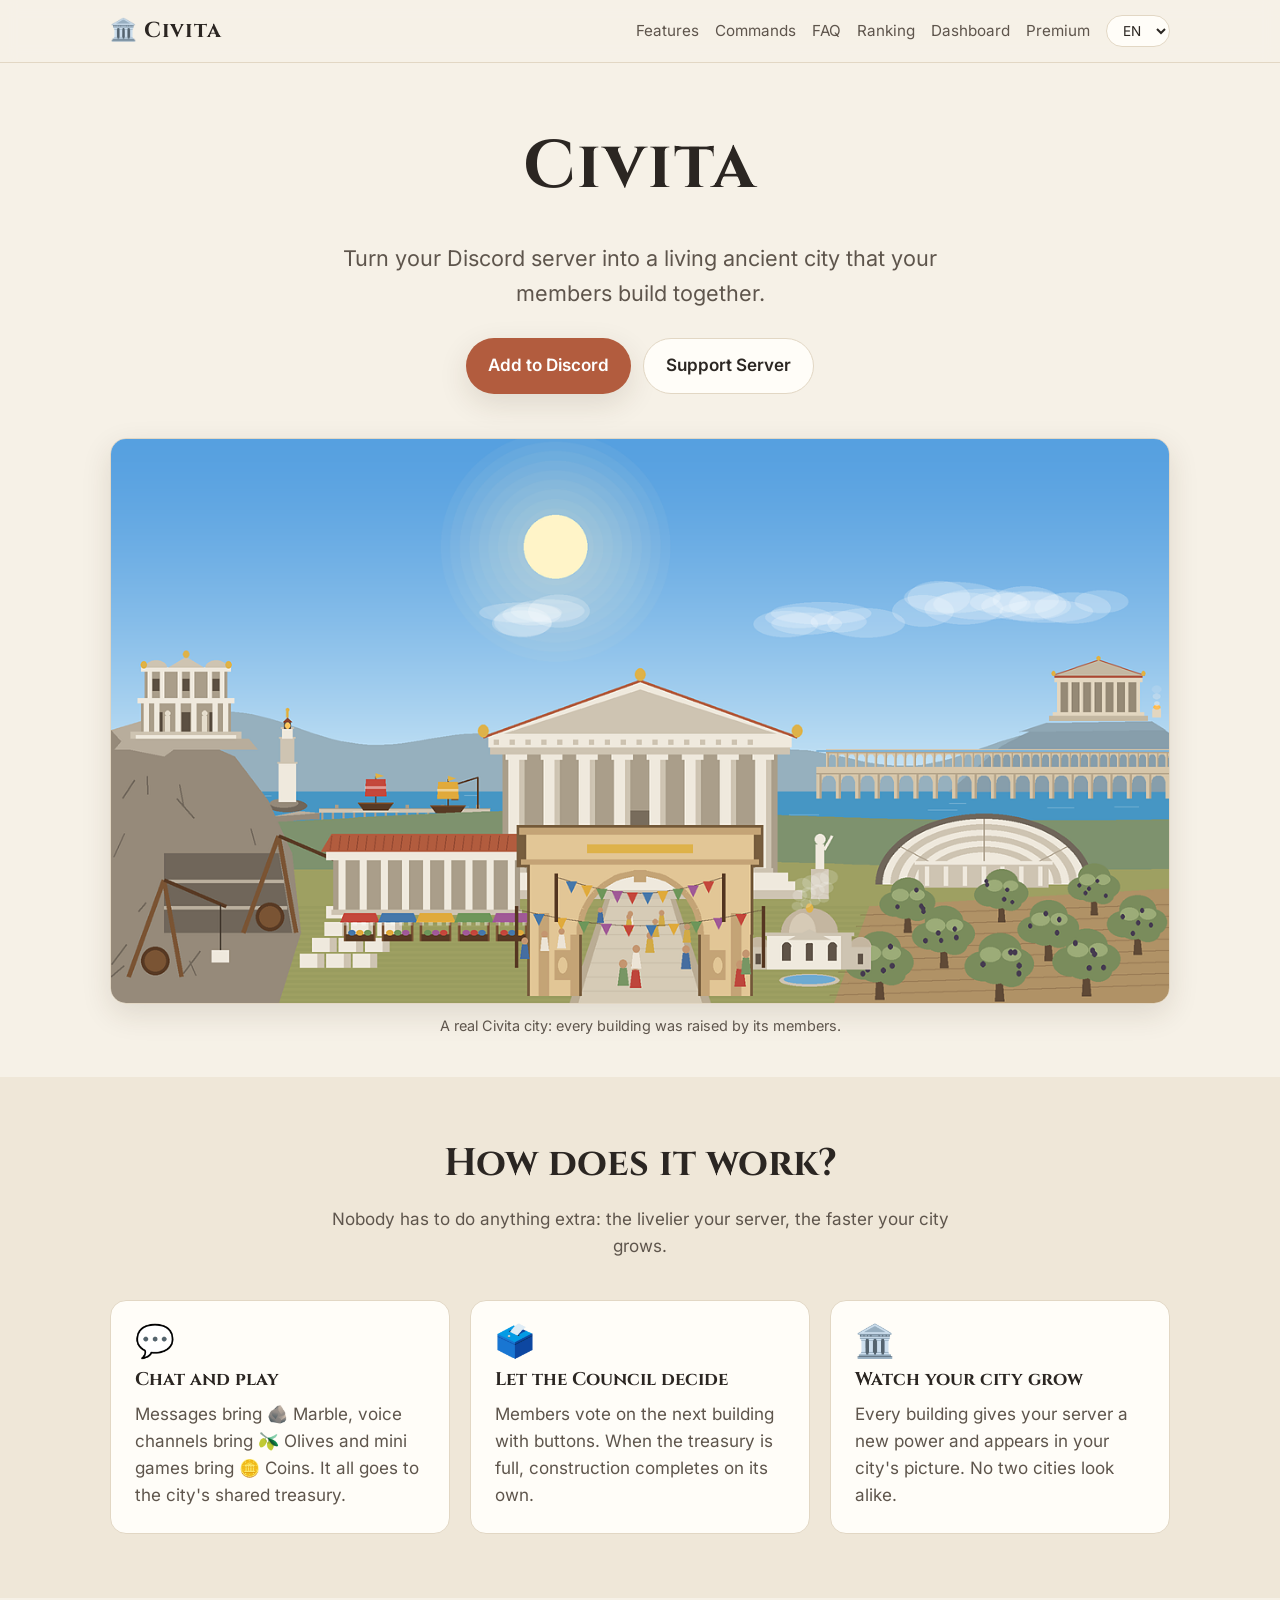
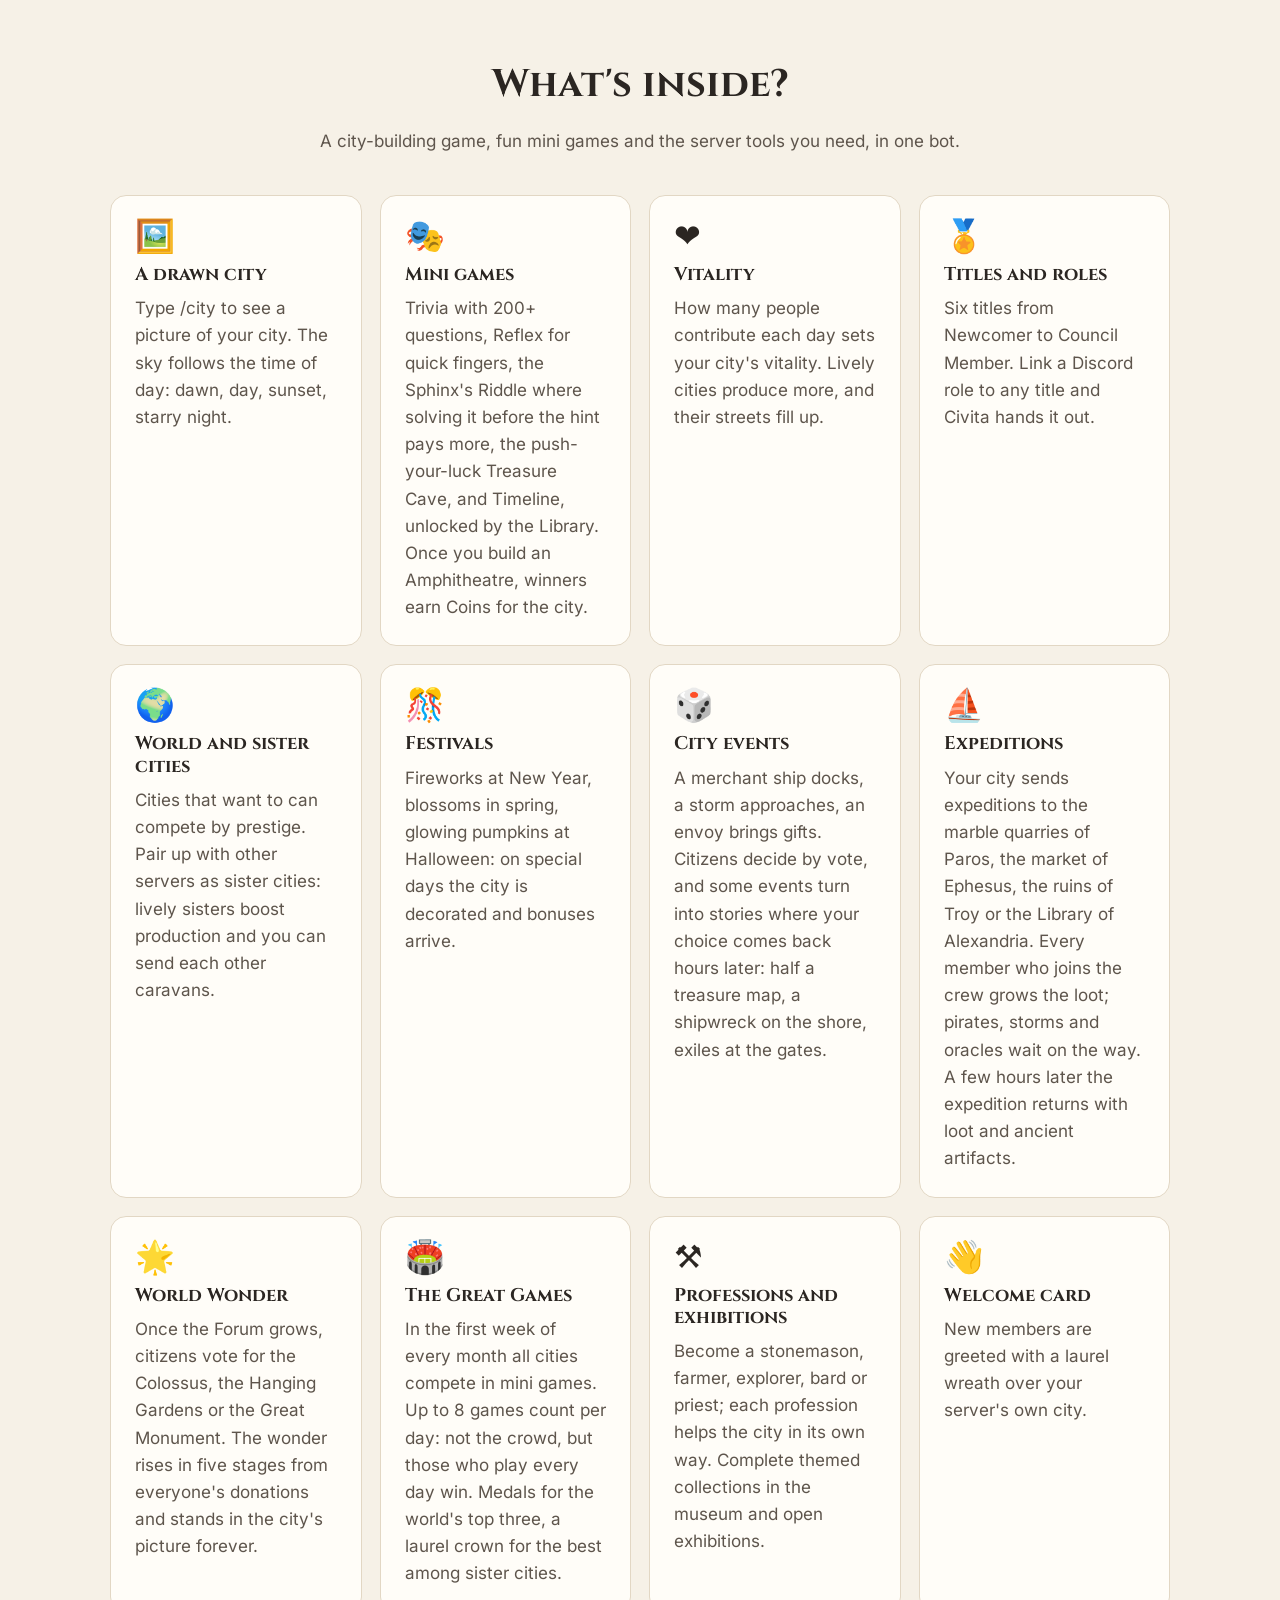
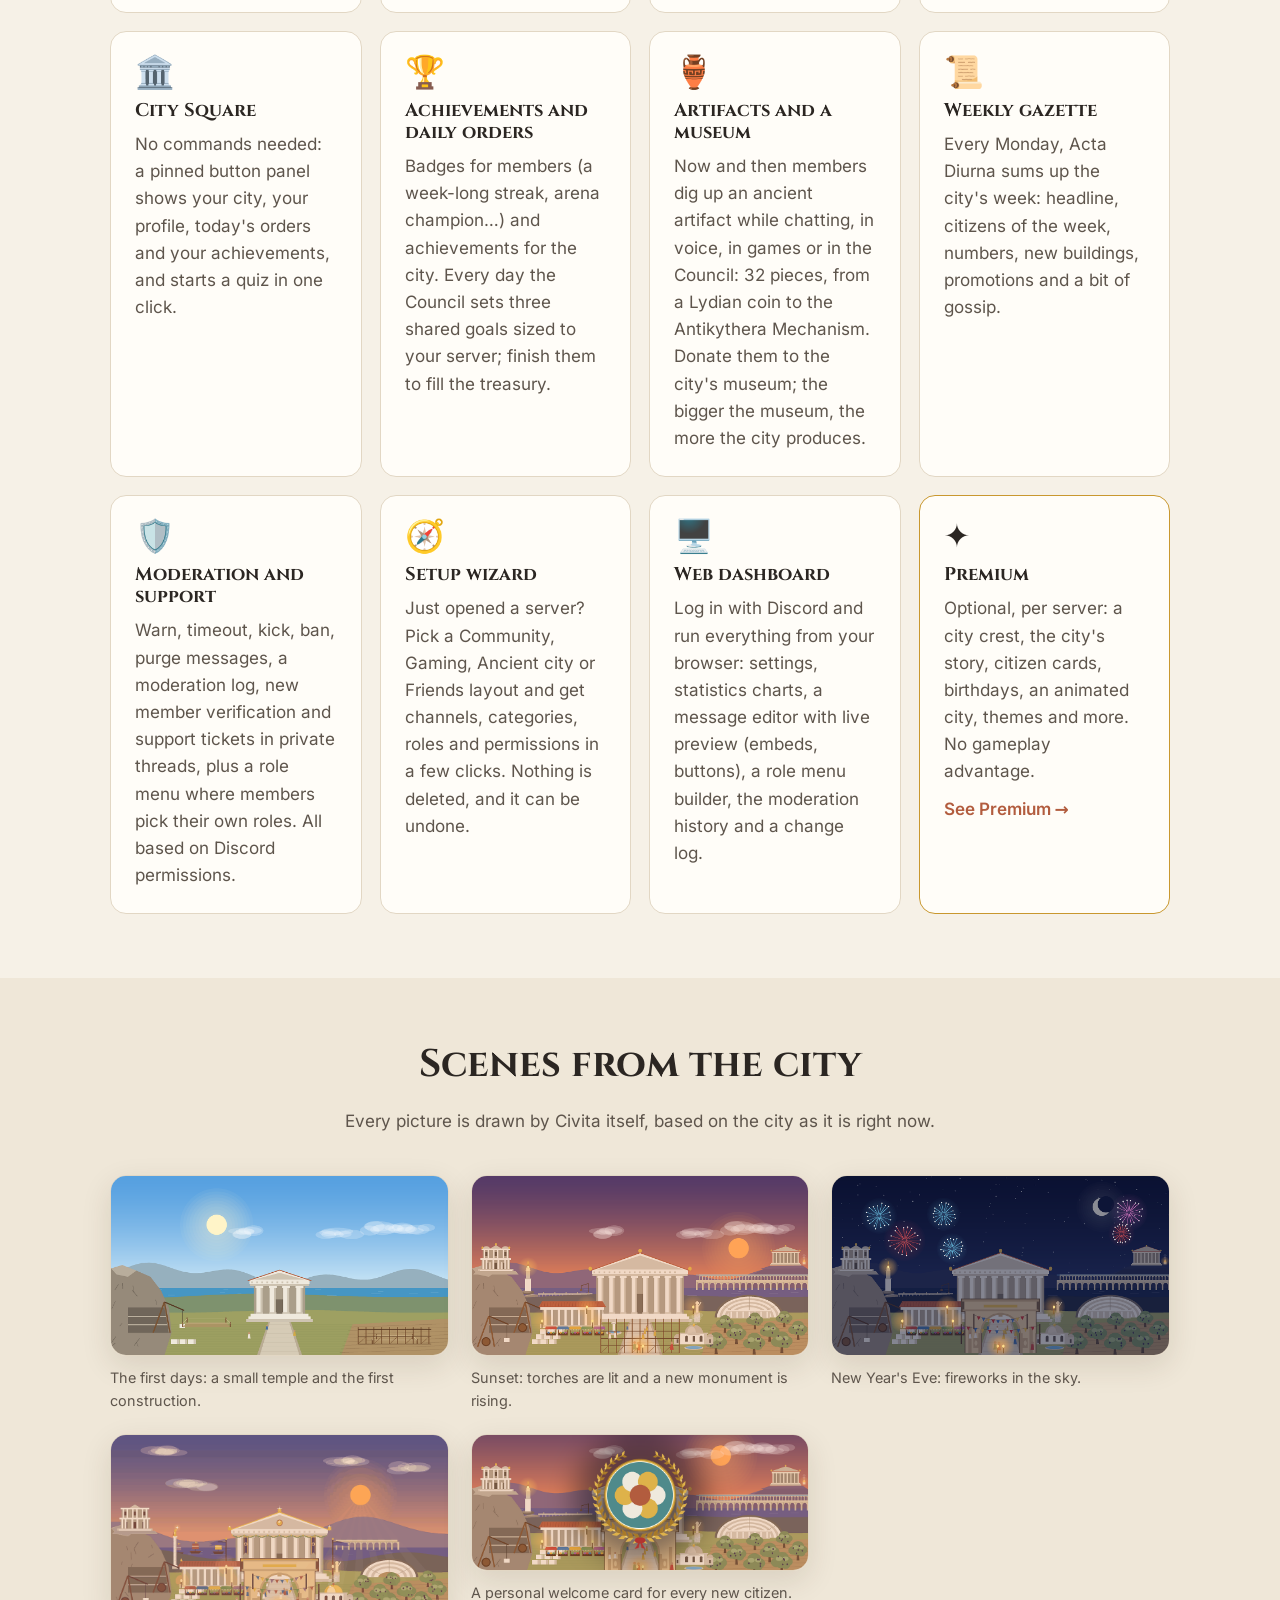
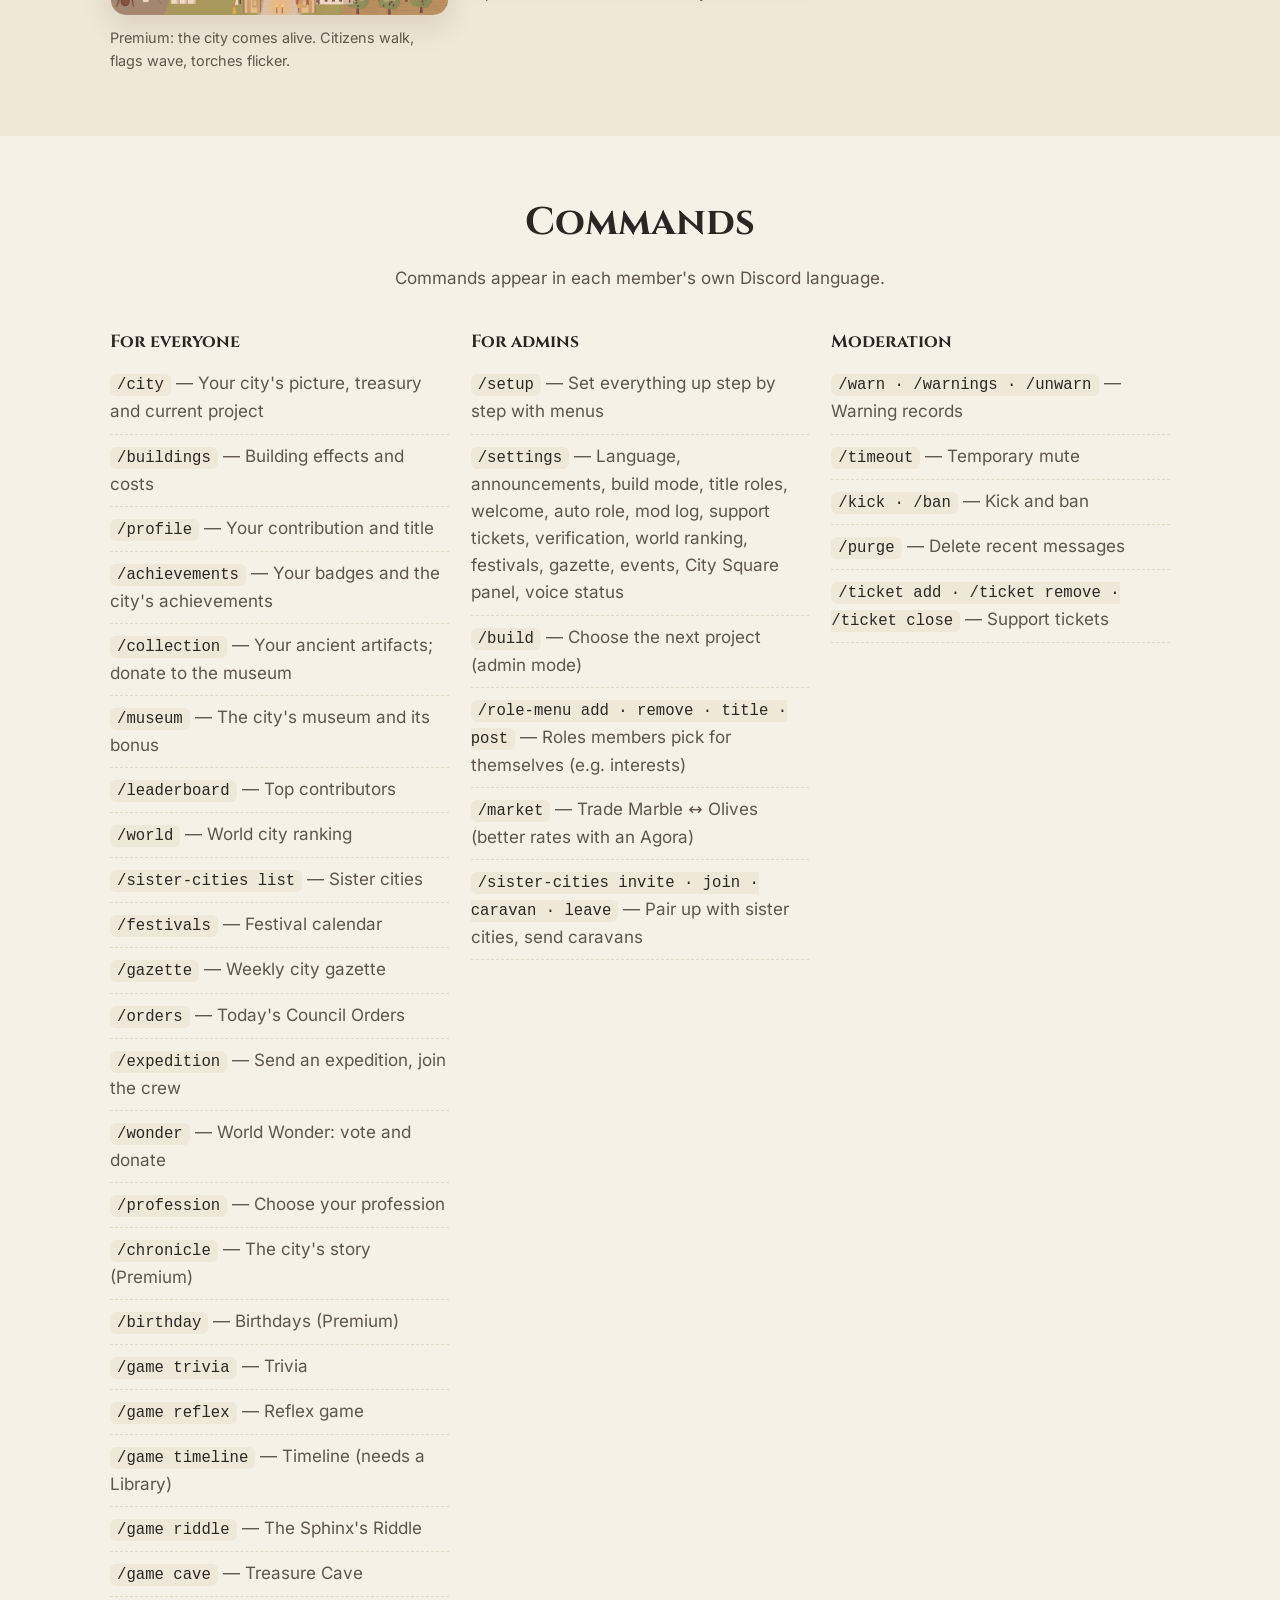
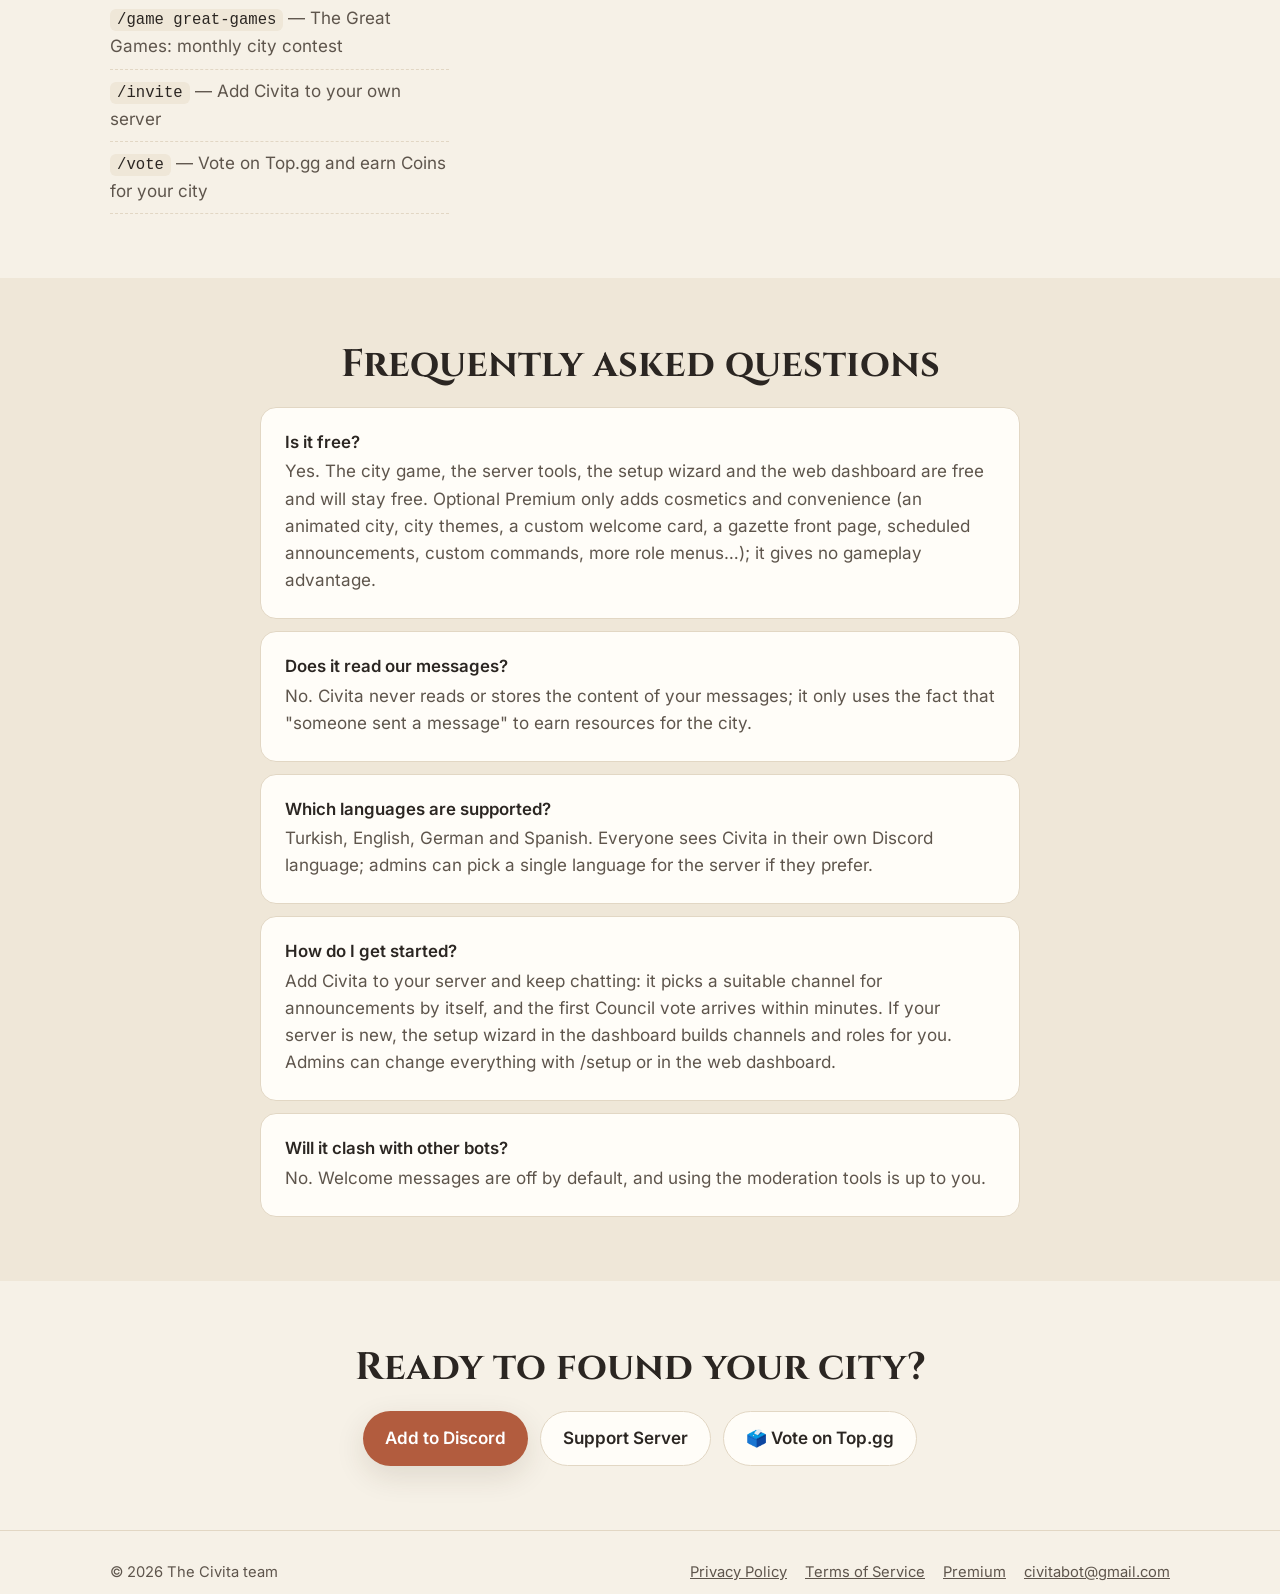
==== commit fed1d40c: "Site: yeni Premium satis sayfasi, ana sayfada yeni oyun icerikleri, gizlilik guncellemesi Premium sa" ====
--- a/index.html
+++ b/index.html
@@ -11,7 +11,7 @@
   <meta property="og:url" content="https://civita.kenzai.dev/">
   <meta name="twitter:card" content="summary_large_image">
   <link rel="icon" href="favicon.svg" type="image/svg+xml">
-  <link rel="stylesheet" href="style.css?v=2">
+  <link rel="stylesheet" href="style.css?v=4">
 </head>
 <body>
   <nav class="nav">
@@ -72,6 +72,9 @@
         <div class="feature"><div class="icon">🎊</div><h3 data-i18n="f_festivals_title">Festivaller</h3><p data-i18n="f_festivals_text">Yılbaşında havai fişekler, baharda çiçekler; özel günlerde şehir süslenir ve bonuslar gelir.</p></div>
         <div class="feature"><div class="icon">🎲</div><h3 data-i18n="f_events_title">Şehir olayları</h3><p data-i18n="f_events_text">Limana bir tüccar gemisi yanaşır, bir fırtına yaklaşır, bir elçi hediye getirir. Vatandaşlar oyla karar verir; bazı olaylar hikâyeye dönüşür ve seçiminiz saatler sonra geri döner: yarım bir hazine haritası, kıyıya vuran bir batık, kapıdaki sürgünler.</p></div>
         <div class="feature"><div class="icon">⛵</div><h3 data-i18n="f_expeditions_title">Seferler</h3><p data-i18n="f_expeditions_text">Şehir Paros'un mermer ocaklarına, Efes çarşısına, Truva harabelerine ya da İskenderiye Kütüphanesi'ne sefer gönderir. Mürettebata katılan her kişi ganimeti büyütür; yolda korsanlar, fırtınalar ve kâhinler beklenir. Sefer birkaç saat sonra ganimet ve antik eserlerle döner.</p></div>
+        <div class="feature"><div class="icon">🌟</div><h3 data-i18n="f_wonder_title">Dünya Harikası</h3><p data-i18n="f_wonder_text">Forum büyüyünce vatandaşlar Dev Heykel, Asma Bahçeler ya da Büyük Anıt arasında oylama yapar. Harika herkesin bağışlarıyla beş aşamada yükselir ve şehrin resminde sonsuza dek durur.</p></div>
+        <div class="feature"><div class="icon">🏟️</div><h3 data-i18n="f_greatgames_title">Büyük Oyunlar</h3><p data-i18n="f_greatgames_text">Her ayın ilk haftası bütün şehirler mini oyunlarda yarışır. Günde en çok 8 oyun sayılır: kalabalık değil, her gün oynayan kazanır. Dünyada ilk üçe madalya, kardeş şehirler arasında birinciye defne tacı.</p></div>
+        <div class="feature"><div class="icon">⚒️</div><h3 data-i18n="f_professions_title">Meslekler ve sergiler</h3><p data-i18n="f_professions_text">Taş ustası, çiftçi, kâşif, ozan ya da rahip olun; her meslek şehre kendi yoluyla katkı yapar. Müzede temalı koleksiyonları tamamlayın, sergiler açın.</p></div>
         <div class="feature"><div class="icon">👋</div><h3 data-i18n="f_welcome_title">Hoş geldin kartı</h3><p data-i18n="f_welcome_text">Yeni üyeler, sunucunuzun kendi şehrinin üzerinde defne çelengiyle karşılanır.</p></div>
         <div class="feature"><div class="icon">🏛️</div><h3 data-i18n="f_square_title">Şehir Meydanı</h3><p data-i18n="f_square_text">Komut yazmaya gerek yok: kanala sabitlenen düğmeli panelden şehrinizi, profilinizi, günün emirlerini ve başarımlarınızı görün, tek tıkla bilgi yarışması başlatın.</p></div>
         <div class="feature"><div class="icon">🏆</div><h3 data-i18n="f_achievements_title">Başarımlar ve günlük emirler</h3><p data-i18n="f_achievements_text">Üyelere rozetler (bir haftalık seri, arena şampiyonu…), şehre başarımlar. Meclis her gün sunucunun büyüklüğüne göre üç ortak hedef koyar; tamamlayınca hazine dolar.</p></div>
@@ -80,7 +83,7 @@
         <div class="feature"><div class="icon">🛡️</div><h3 data-i18n="f_mod_title">Moderasyon ve destek</h3><p data-i18n="f_mod_text">Uyarı, susturma, atma, yasaklama, mesaj temizleme, işlem kaydı, yeni üye doğrulama ve gizli alt başlıkta açılan destek talepleri ve üyelerin kendi rollerini seçtiği rol menüsü. Hepsi Discord yetkilerine göre.</p></div>
         <div class="feature"><div class="icon">🧭</div><h3 data-i18n="f_wizard_title">Kurulum sihirbazı</h3><p data-i18n="f_wizard_text">Yeni bir sunucu mu açtınız? Topluluk, Oyun, Antik şehir ya da Arkadaş grubu düzenini seçin; kanallar, kategoriler, roller ve izinler birkaç tıkla hazır. Hiçbir şey silinmez, istenirse geri alınır.</p></div>
         <div class="feature"><div class="icon">🖥️</div><h3 data-i18n="f_panel_title">Web paneli</h3><p data-i18n="f_panel_text">Discord'la giriş yapıp her şeyi tarayıcıdan yönetin: ayarlar, istatistik grafikleri, canlı önizlemeli mesaj düzenleyici (embed, düğmeler), rol menüsü kurucusu, moderasyon geçmişi ve değişiklik kaydı.</p></div>
-        <div class="feature feature-premium"><div class="icon">✦</div><h3 data-i18n="f_premium_title">Premium</h3><p data-i18n="f_premium_text">İsteğe bağlı, sunucu başına: hareketli şehir, şehir temaları, özel hoş geldin kartı, gazete ön sayfası, zamanlanmış duyurular, özel komutlar, 5 rol menüsü ve daha fazlası. Oyunda avantaj sağlamaz.</p><a class="premium-link more" href="premium-tr.html" data-i18n="f_premium_more">Premium'a bak →</a></div>
+        <div class="feature feature-premium"><div class="icon">✦</div><h3 data-i18n="f_premium_title">Premium</h3><p data-i18n="f_premium_text">İsteğe bağlı, sunucu başına: şehir arması, şehrin hikâyesi, vatandaş kartları, doğum günleri, hareketli şehir, temalar ve daha fazlası. Oyunda avantaj sağlamaz.</p><a class="premium-link more" href="premium-tr.html" data-i18n="f_premium_more">Premium'a bak →</a></div>
       </div>
     </div>
   </section>
@@ -143,6 +146,6 @@
     </div>
   </footer>
 
-  <script src="app.js?v=2026-11-03b"></script>
+  <script src="app.js?v=2026-11-12"></script>
 </body>
 </html>
--- a/style.css
+++ b/style.css
@@ -246,7 +246,7 @@
 .btn-disabled { opacity: 0.55; cursor: default; box-shadow: none; }
 .btn-disabled:hover { transform: none; background: var(--terracotta); }
 .center { text-align: center; }
-.feature code, .faq-item code { font-family: ui-monospace, Consolas, monospace; background: var(--bg-alt); padding: 1px 6px; border-radius: 6px; font-size: 0.9em; }
+.feature code, .faq-item code, .doc code { font-family: ui-monospace, Consolas, monospace; background: var(--bg-alt); padding: 1px 6px; border-radius: 6px; font-size: 0.9em; }
 .compare-box { max-width: 820px; margin: 0 auto; overflow-x: auto; }
 .compare { width: 100%; border-collapse: collapse; background: var(--card); border: 1px solid var(--line); border-radius: var(--radius); overflow: hidden; }
 .compare th, .compare td { padding: 12px 14px; border-bottom: 1px solid var(--line); text-align: center; }
@@ -255,7 +255,42 @@
 .compare thead th:last-child { color: var(--gold); }
 .compare tr:last-child td { border-bottom: none; }
 
+.premium-hero .actions { margin-bottom: 8px; }
+.showcase { display: grid; grid-template-columns: minmax(0, 1.25fr) minmax(0, 1fr); gap: 36px; align-items: center; margin: 0 0 52px; }
+.showcase:last-child { margin-bottom: 0; }
+.showcase.reverse > :first-child { order: 2; }
+.showcase figure { margin: 0; }
+.showcase h3 { font-size: 1.45rem; margin: 6px 0 10px; }
+.showcase p { color: var(--ink-soft); margin: 0; }
+.showcase code { font-family: ui-monospace, Consolas, monospace; background: var(--card); padding: 1px 6px; border-radius: 6px; font-size: 0.9em; }
+.badge-new {
+  display: inline-block;
+  margin: 0 !important;
+  background: var(--gold);
+  color: #2b2622 !important;
+  font-size: 0.75rem;
+  font-weight: 700;
+  letter-spacing: 0.08em;
+  text-transform: uppercase;
+  padding: 3px 10px;
+  border-radius: 999px;
+}
+.birthday-art {
+  display: grid;
+  place-items: center;
+  aspect-ratio: 5 / 2;
+  font-size: clamp(4rem, 12vw, 7rem);
+  border-radius: var(--radius);
+  border: 1px solid var(--line);
+  background: radial-gradient(circle at 50% 60%, rgba(217, 171, 79, 0.35), transparent 60%), var(--card);
+}
+
 .hidden { display: none !important; }
+
+@media (max-width: 820px) {
+  .showcase { grid-template-columns: 1fr; gap: 18px; }
+  .showcase.reverse > :first-child { order: 0; }
+}
 
 @media (max-width: 640px) {
   .nav a.link { display: none; }
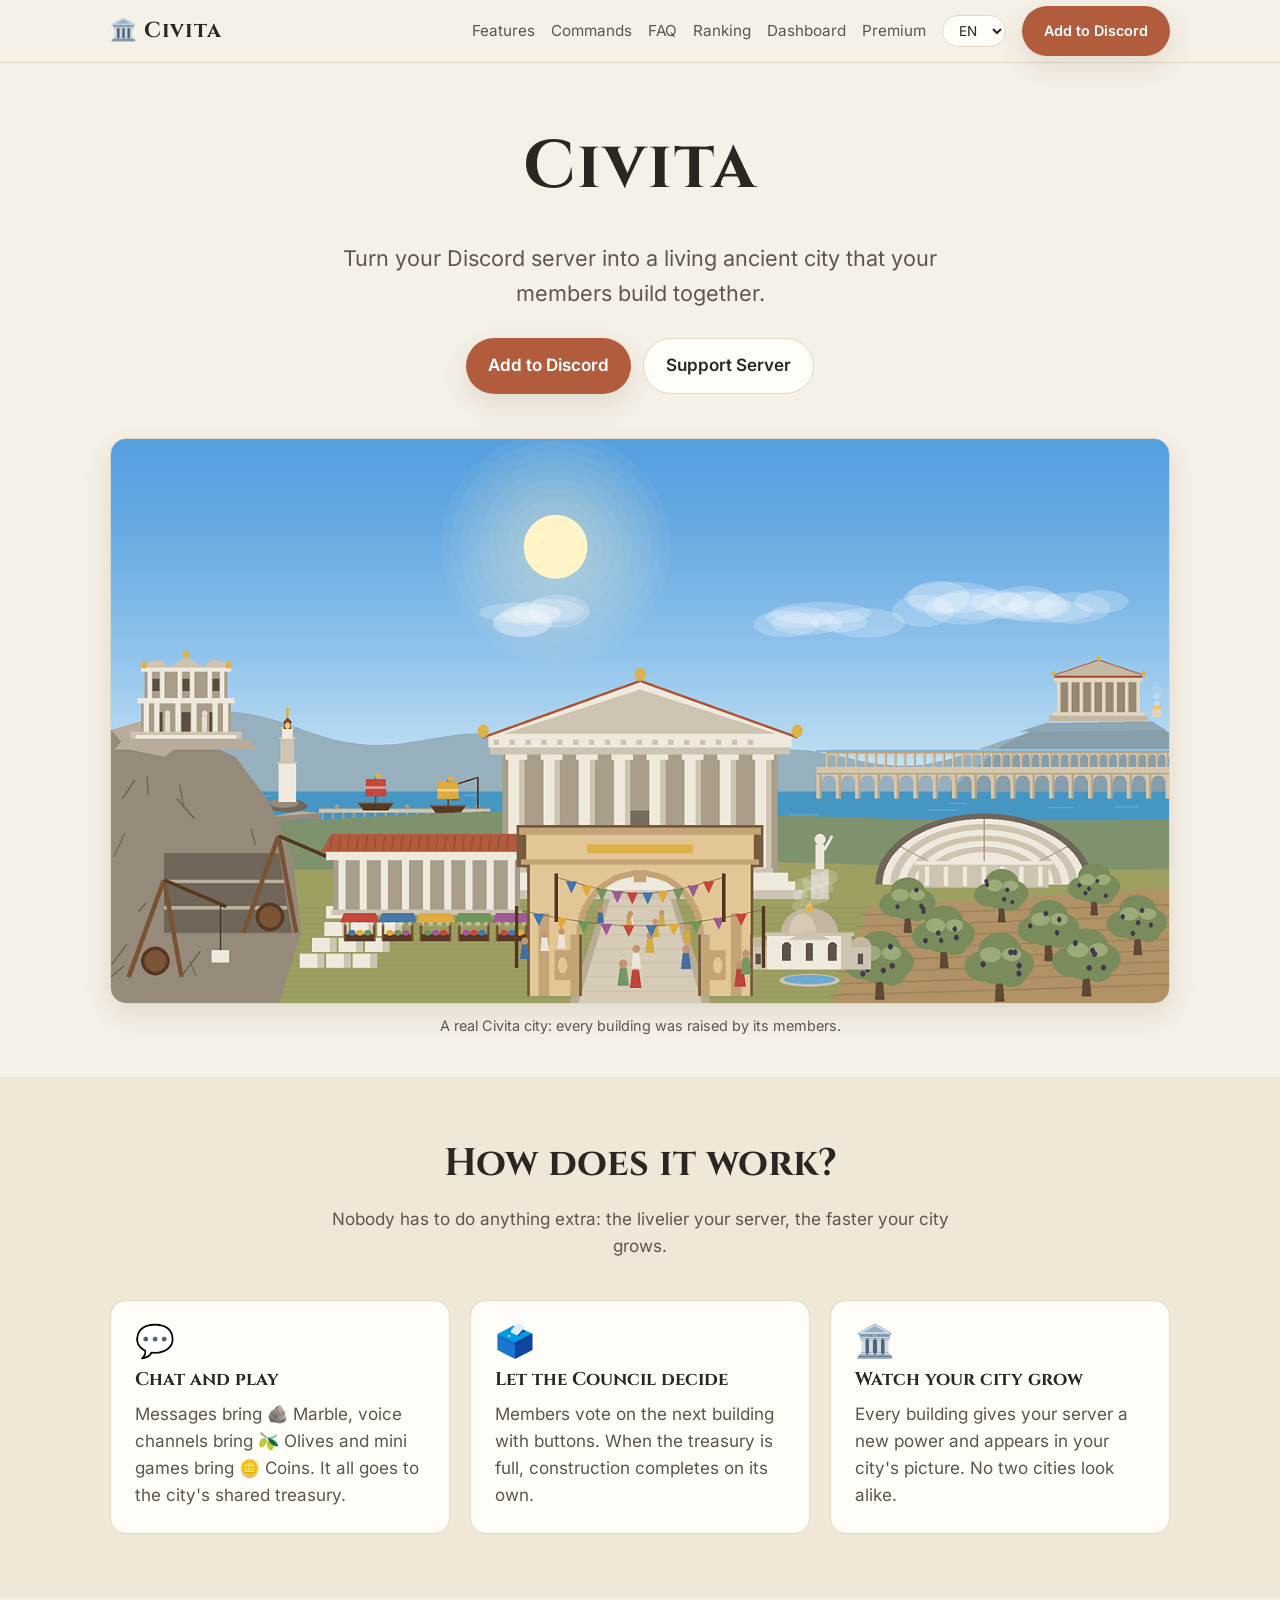
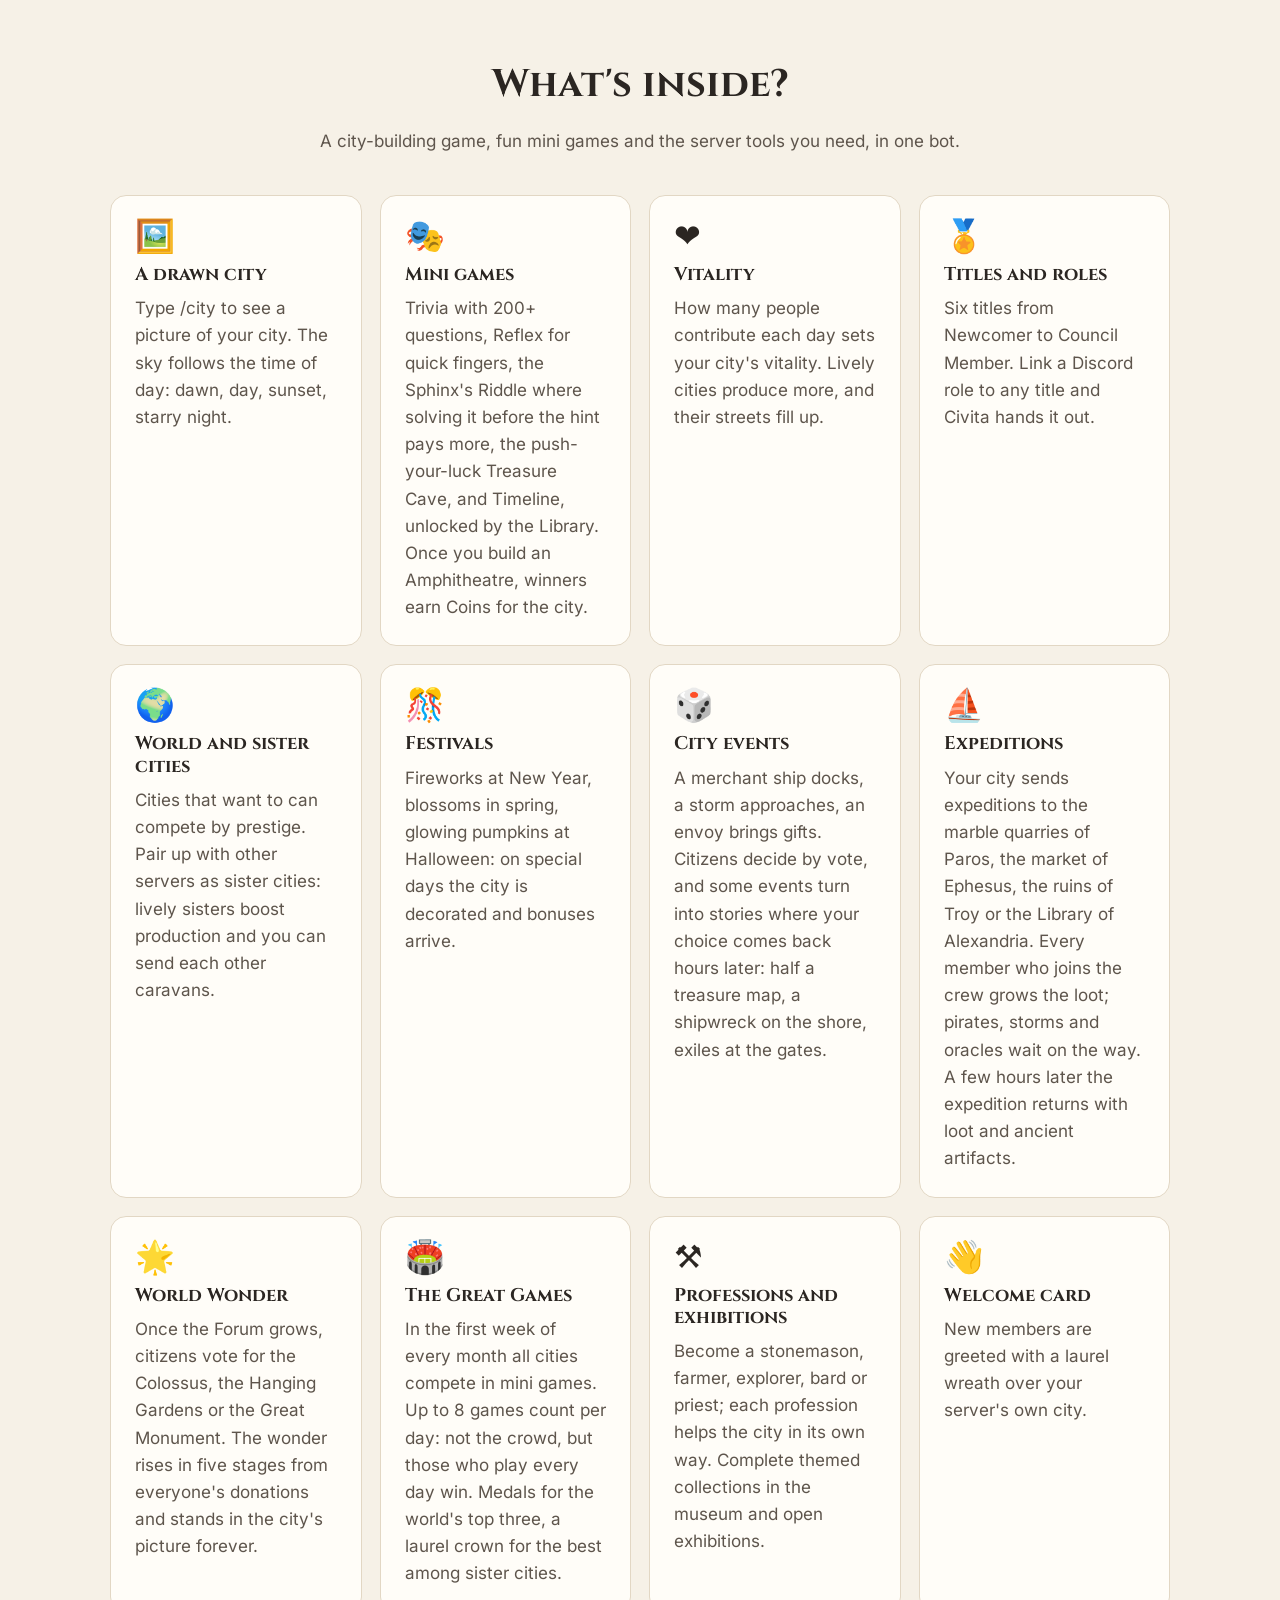
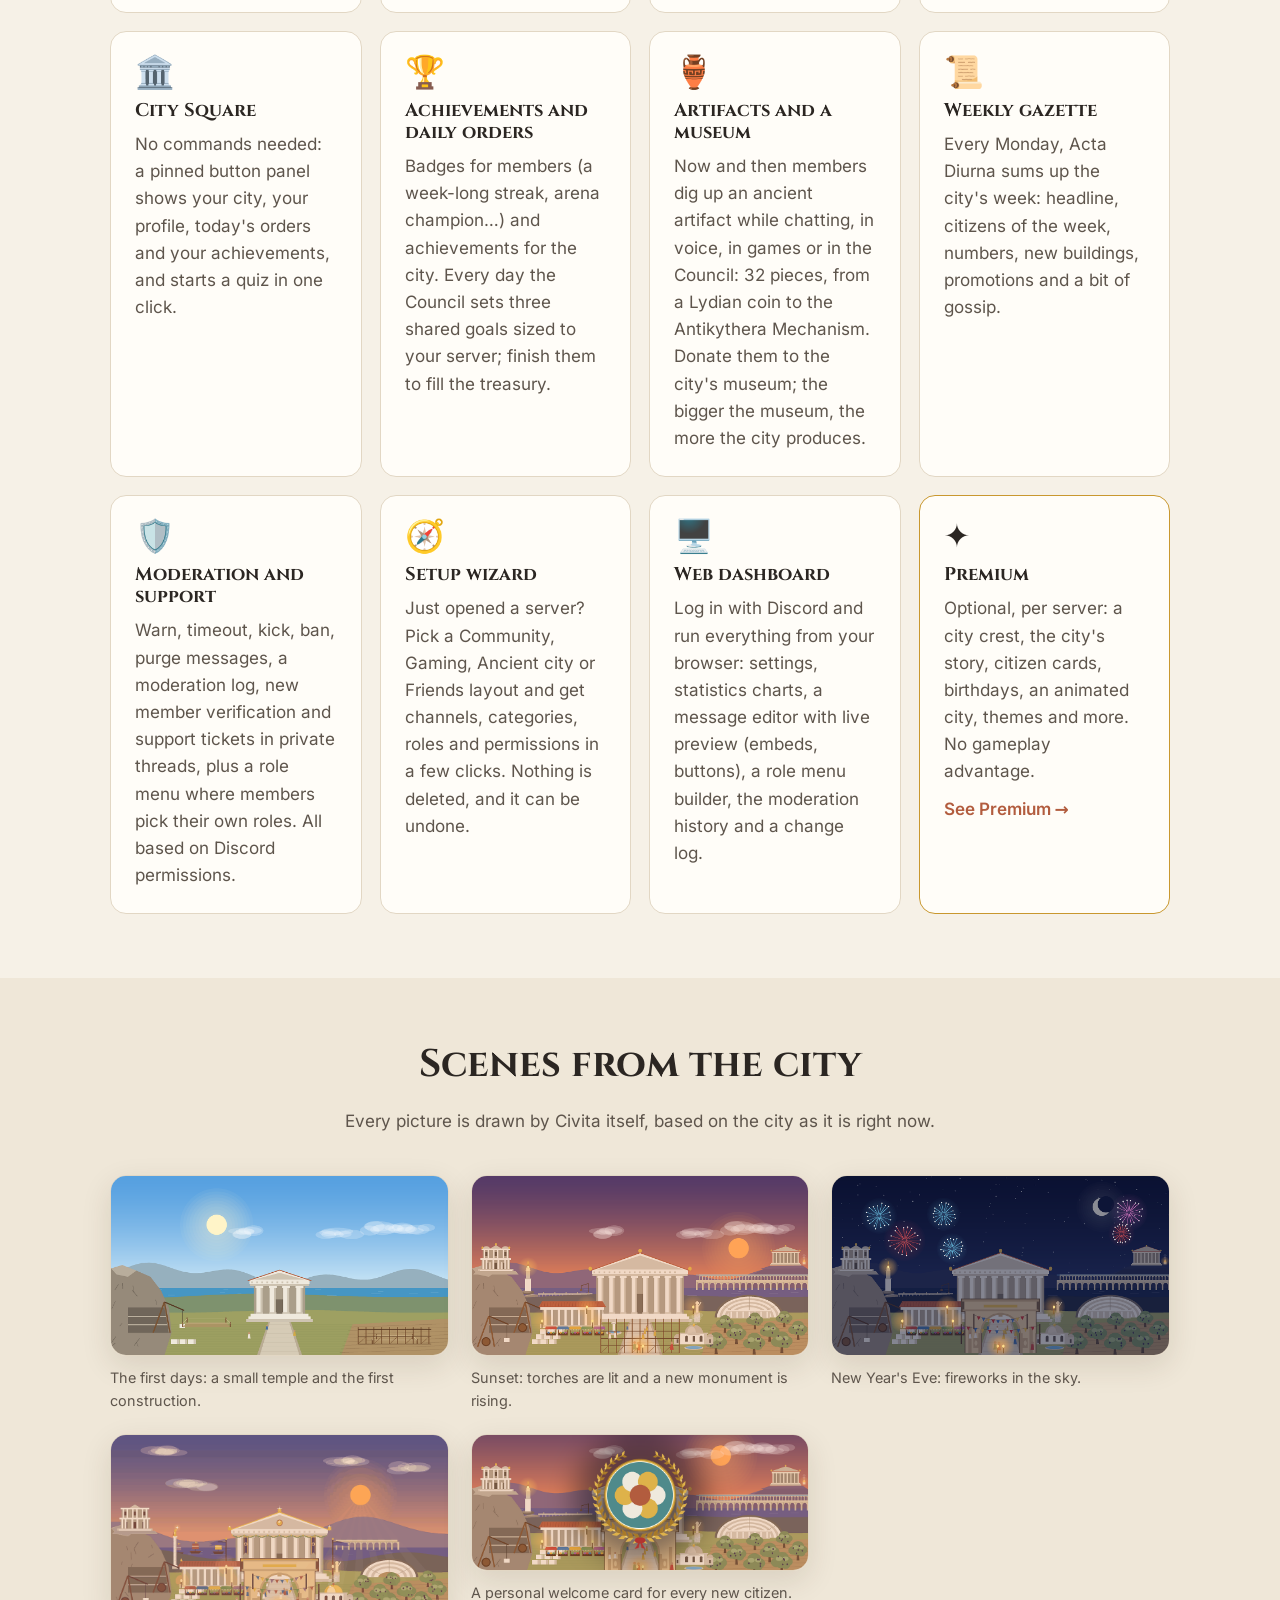
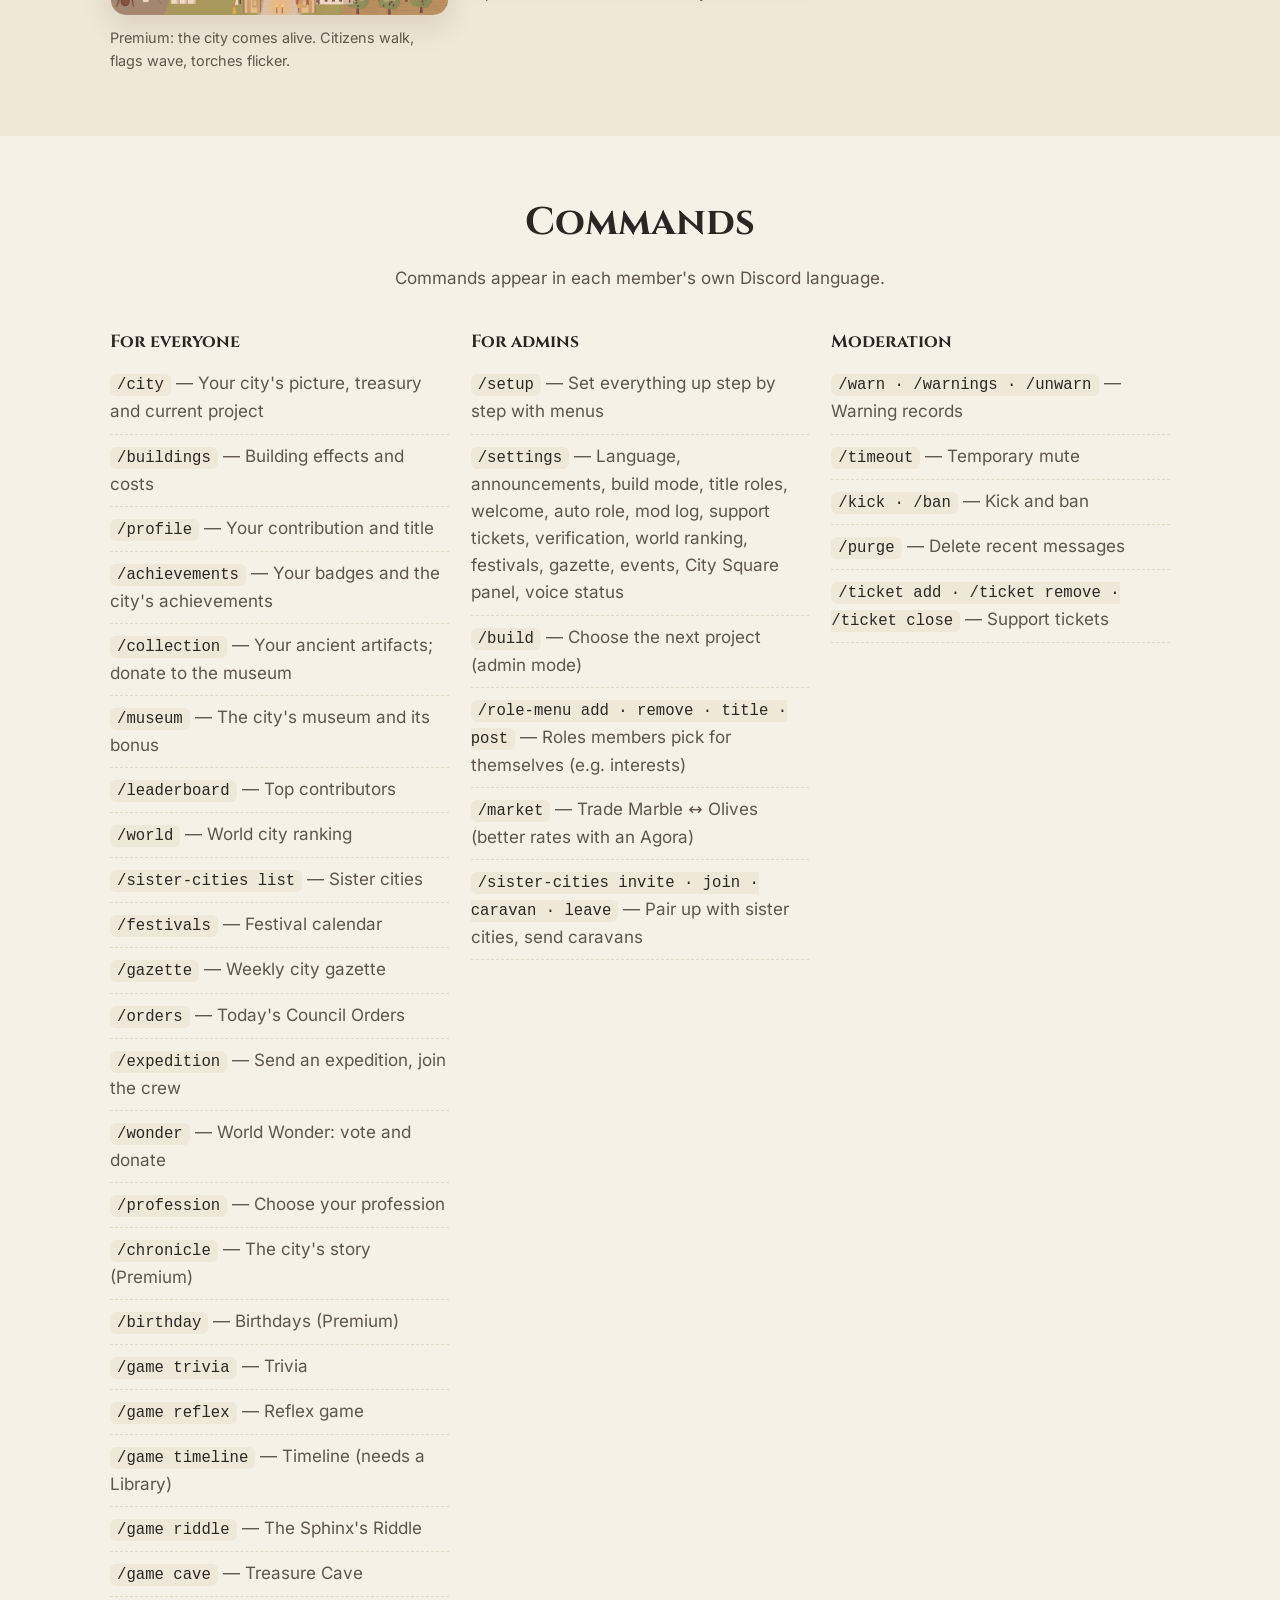
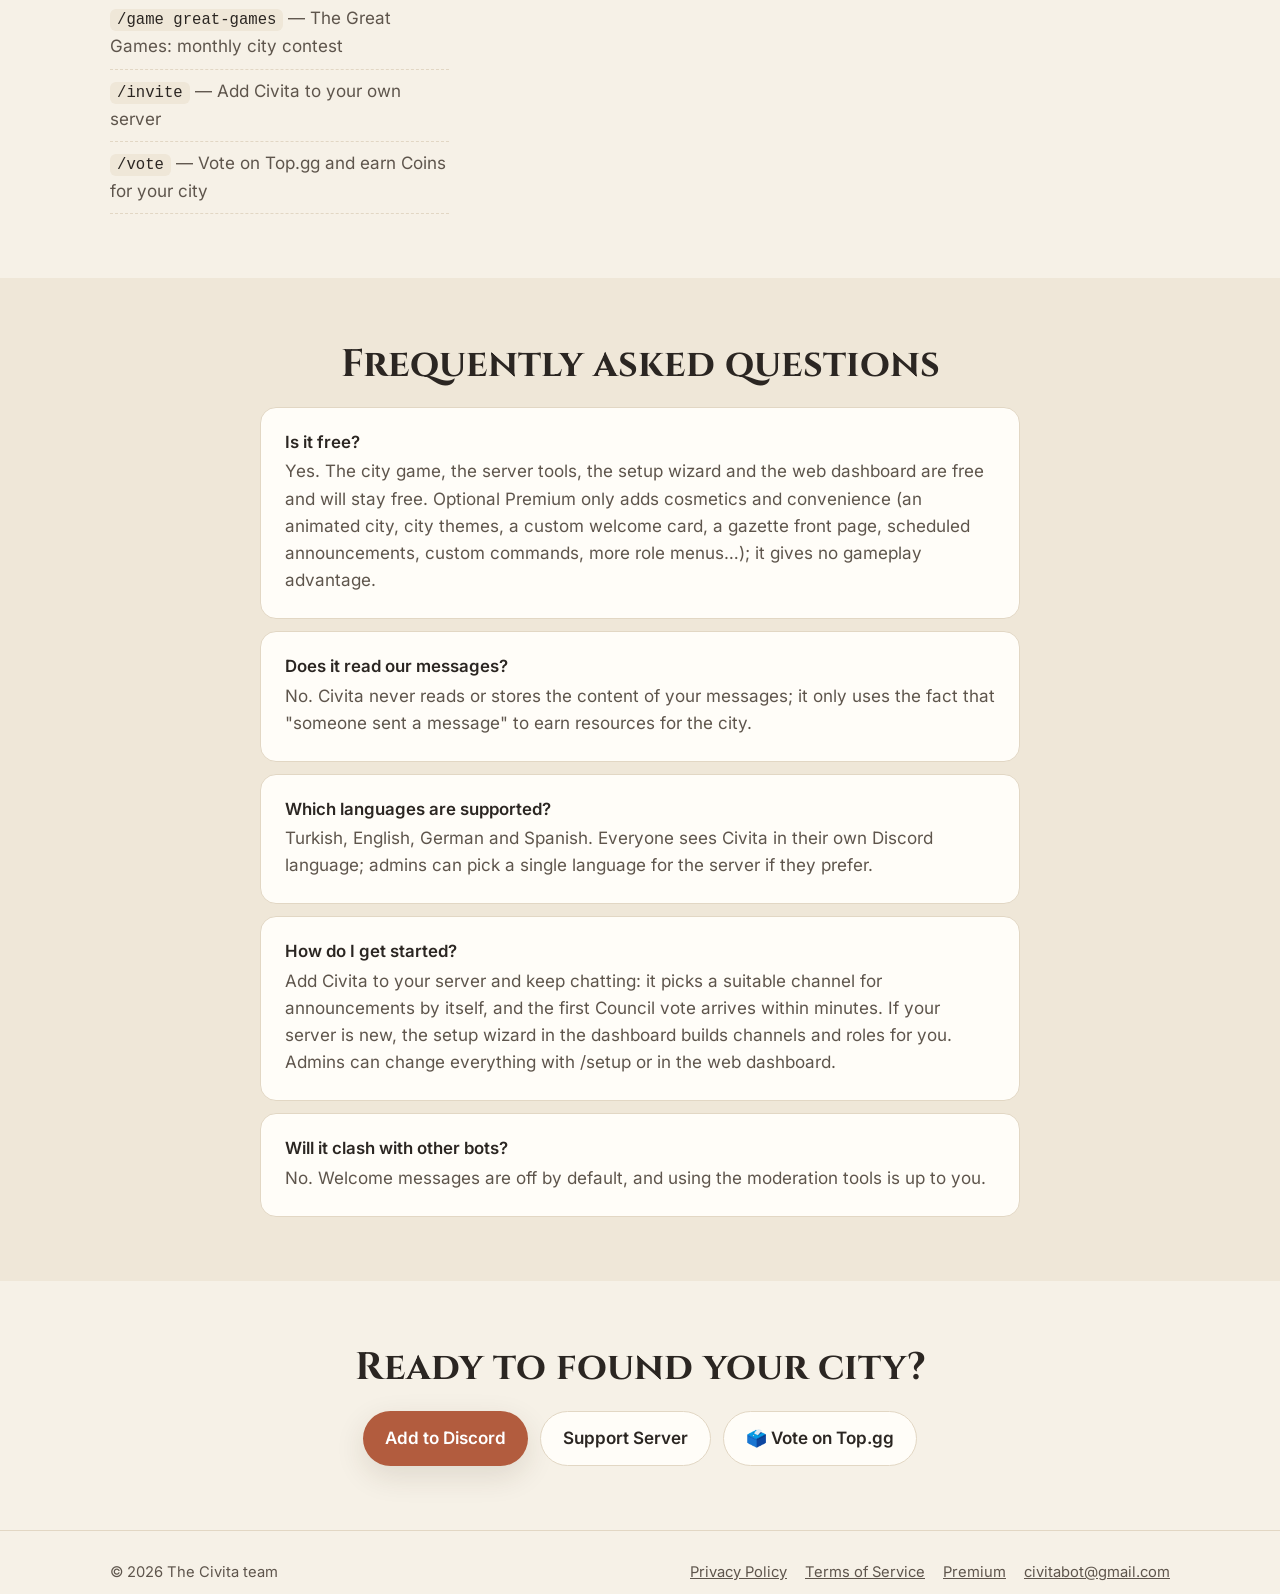
==== commit a746aa18: "Site: temiz adresler (/premium/, /privacy/, /terms/) ve tek sayfada dort dil Alt sayfalar scripts/bu" ====
--- a/index.html
+++ b/index.html
@@ -11,7 +11,7 @@
   <meta property="og:url" content="https://civita.kenzai.dev/">
   <meta name="twitter:card" content="summary_large_image">
   <link rel="icon" href="favicon.svg" type="image/svg+xml">
-  <link rel="stylesheet" href="style.css?v=4">
+  <link rel="stylesheet" href="style.css?v=5">
 </head>
 <body>
   <nav class="nav">
@@ -22,13 +22,14 @@
       <a class="link" href="#faq" data-i18n="nav_faq">SSS</a>
       <a class="link" href="https://civita-panel.kenzai.dev/world" data-i18n="nav_world">Sıralama</a>
       <a class="link" href="https://civita-panel.kenzai.dev" data-i18n="nav_panel">Panel</a>
-      <a class="link premium-link" href="premium-tr.html">Premium</a>
+      <a class="link" href="/premium/">Premium</a>
       <select class="lang" id="lang-select" aria-label="Dil / Language / Sprache / Idioma">
         <option value="tr">TR</option>
         <option value="en">EN</option>
         <option value="de">DE</option>
         <option value="es">ES</option>
       </select>
+      <a class="btn btn-primary btn-small invite" href="#" data-i18n="add">Sunucuna Ekle</a>
     </div>
   </nav>
 
@@ -83,7 +84,7 @@
         <div class="feature"><div class="icon">🛡️</div><h3 data-i18n="f_mod_title">Moderasyon ve destek</h3><p data-i18n="f_mod_text">Uyarı, susturma, atma, yasaklama, mesaj temizleme, işlem kaydı, yeni üye doğrulama ve gizli alt başlıkta açılan destek talepleri ve üyelerin kendi rollerini seçtiği rol menüsü. Hepsi Discord yetkilerine göre.</p></div>
         <div class="feature"><div class="icon">🧭</div><h3 data-i18n="f_wizard_title">Kurulum sihirbazı</h3><p data-i18n="f_wizard_text">Yeni bir sunucu mu açtınız? Topluluk, Oyun, Antik şehir ya da Arkadaş grubu düzenini seçin; kanallar, kategoriler, roller ve izinler birkaç tıkla hazır. Hiçbir şey silinmez, istenirse geri alınır.</p></div>
         <div class="feature"><div class="icon">🖥️</div><h3 data-i18n="f_panel_title">Web paneli</h3><p data-i18n="f_panel_text">Discord'la giriş yapıp her şeyi tarayıcıdan yönetin: ayarlar, istatistik grafikleri, canlı önizlemeli mesaj düzenleyici (embed, düğmeler), rol menüsü kurucusu, moderasyon geçmişi ve değişiklik kaydı.</p></div>
-        <div class="feature feature-premium"><div class="icon">✦</div><h3 data-i18n="f_premium_title">Premium</h3><p data-i18n="f_premium_text">İsteğe bağlı, sunucu başına: şehir arması, şehrin hikâyesi, vatandaş kartları, doğum günleri, hareketli şehir, temalar ve daha fazlası. Oyunda avantaj sağlamaz.</p><a class="premium-link more" href="premium-tr.html" data-i18n="f_premium_more">Premium'a bak →</a></div>
+        <div class="feature feature-premium"><div class="icon">✦</div><h3 data-i18n="f_premium_title">Premium</h3><p data-i18n="f_premium_text">İsteğe bağlı, sunucu başına: şehir arması, şehrin hikâyesi, vatandaş kartları, doğum günleri, hareketli şehir, temalar ve daha fazlası. Oyunda avantaj sağlamaz.</p><a class="more" href="/premium/" data-i18n="f_premium_more">Premium'a bak →</a></div>
       </div>
     </div>
   </section>
@@ -138,14 +139,14 @@
     <div class="wrap">
       <span data-i18n="footer_team">© 2026 Civita ekibi</span>
       <div class="links">
-        <a href="gizlilik.html" id="privacy-link" data-i18n="privacy">Gizlilik Politikası</a>
-        <a href="kosullar.html" id="terms-link" data-i18n="terms">Kullanım Koşulları</a>
-        <a class="premium-link" href="premium-tr.html">Premium</a>
+        <a href="/privacy/" data-i18n="privacy">Gizlilik Politikası</a>
+        <a href="/terms/" data-i18n="terms">Kullanım Koşulları</a>
+        <a href="/premium/">Premium</a>
         <a href="mailto:civitabot@gmail.com">civitabot@gmail.com</a>
       </div>
     </div>
   </footer>
 
-  <script src="app.js?v=2026-11-12"></script>
+  <script src="app.js?v=2026-11-12b"></script>
 </body>
 </html>
--- a/style.css
+++ b/style.css
@@ -111,7 +111,14 @@
   margin-right: auto;
 }
 .nav a.link { color: var(--ink-soft); text-decoration: none; font-size: 0.95rem; }
-.nav a.link:hover { color: var(--ink); }
+.nav a.link:hover, .nav a.link[aria-current="page"] { color: var(--ink); }
+.btn-small { padding: 8px 16px; font-size: 0.9rem; white-space: nowrap; }
+details.faq-item summary { cursor: pointer; font-weight: 600; list-style: none; display: flex; justify-content: space-between; gap: 12px; }
+details.faq-item summary::-webkit-details-marker { display: none; }
+details.faq-item summary::after { content: "+"; color: var(--gold); font-size: 1.3rem; line-height: 1; }
+details.faq-item[open] summary::after { content: "–"; }
+details.faq-item p { margin-top: 10px; }
+.price .amount { font: inherit; color: inherit; }
 .lang {
   border: 1px solid var(--line);
   background: var(--card);
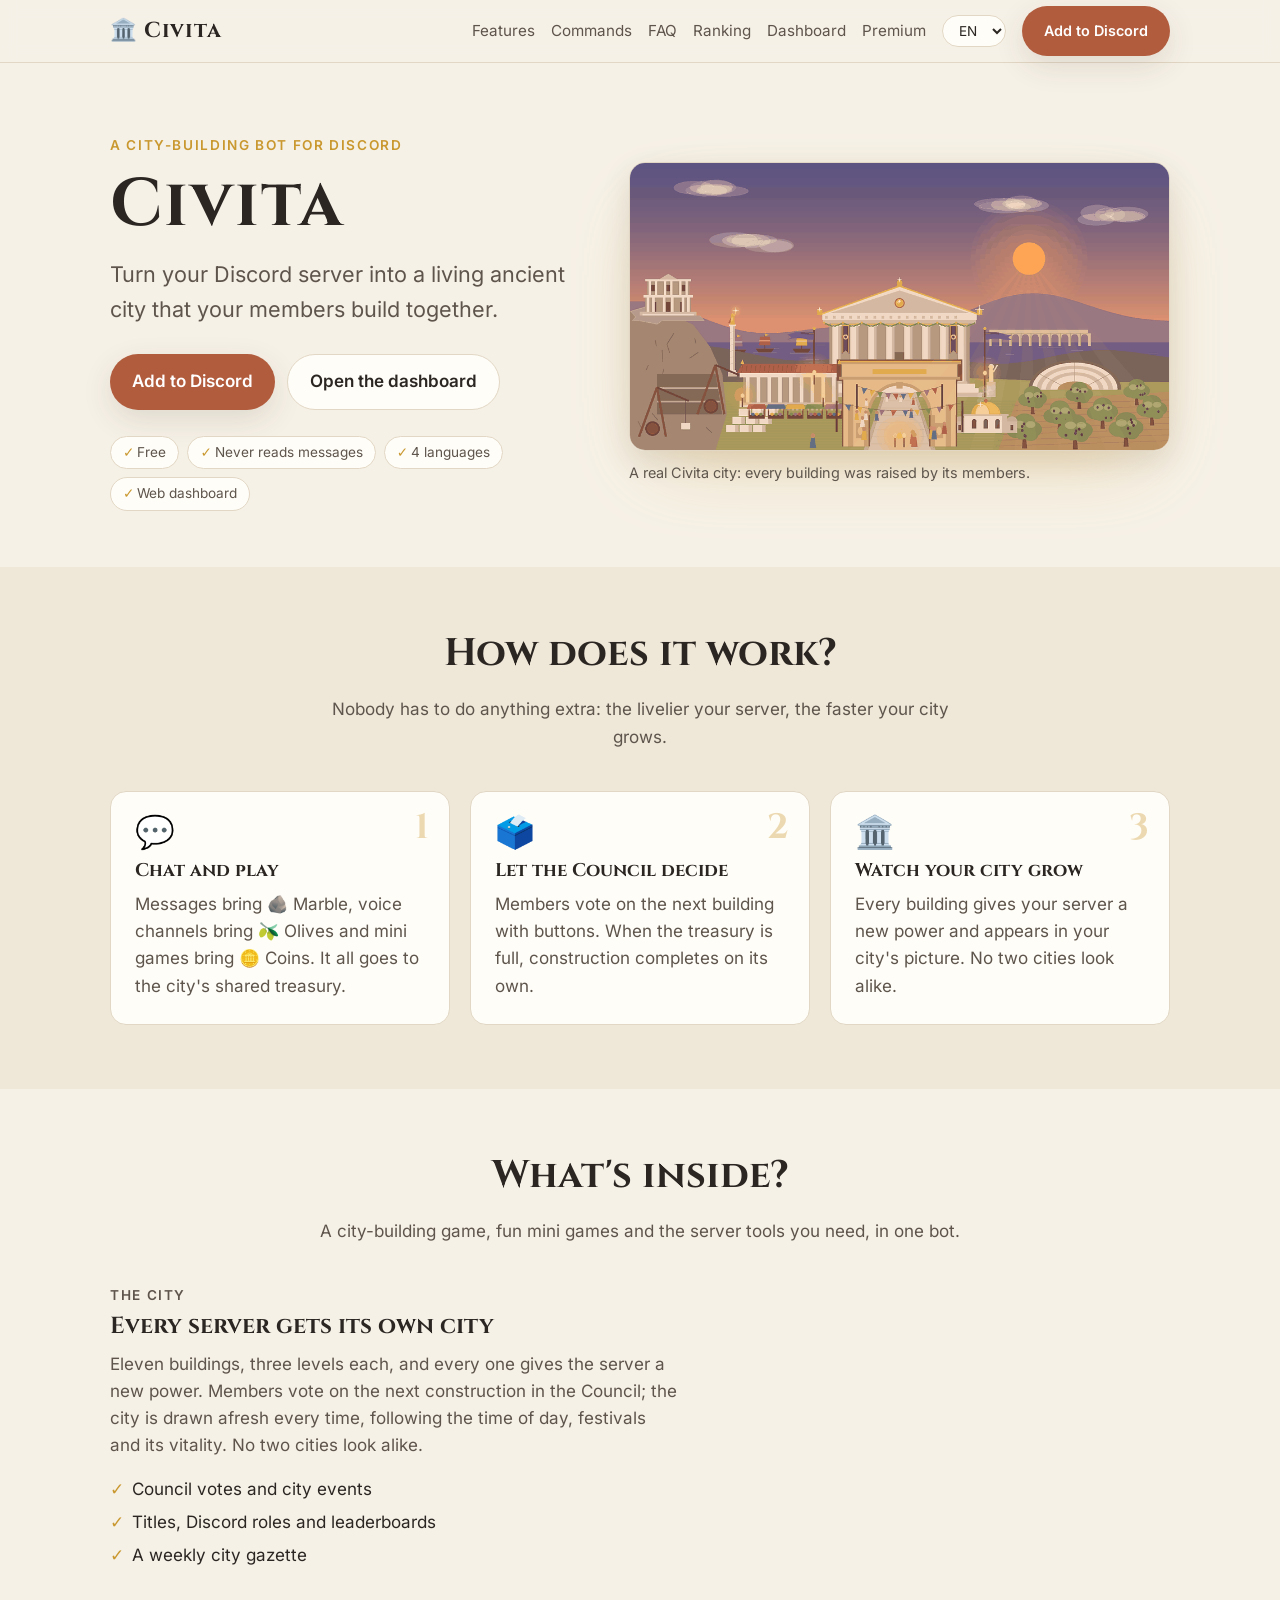
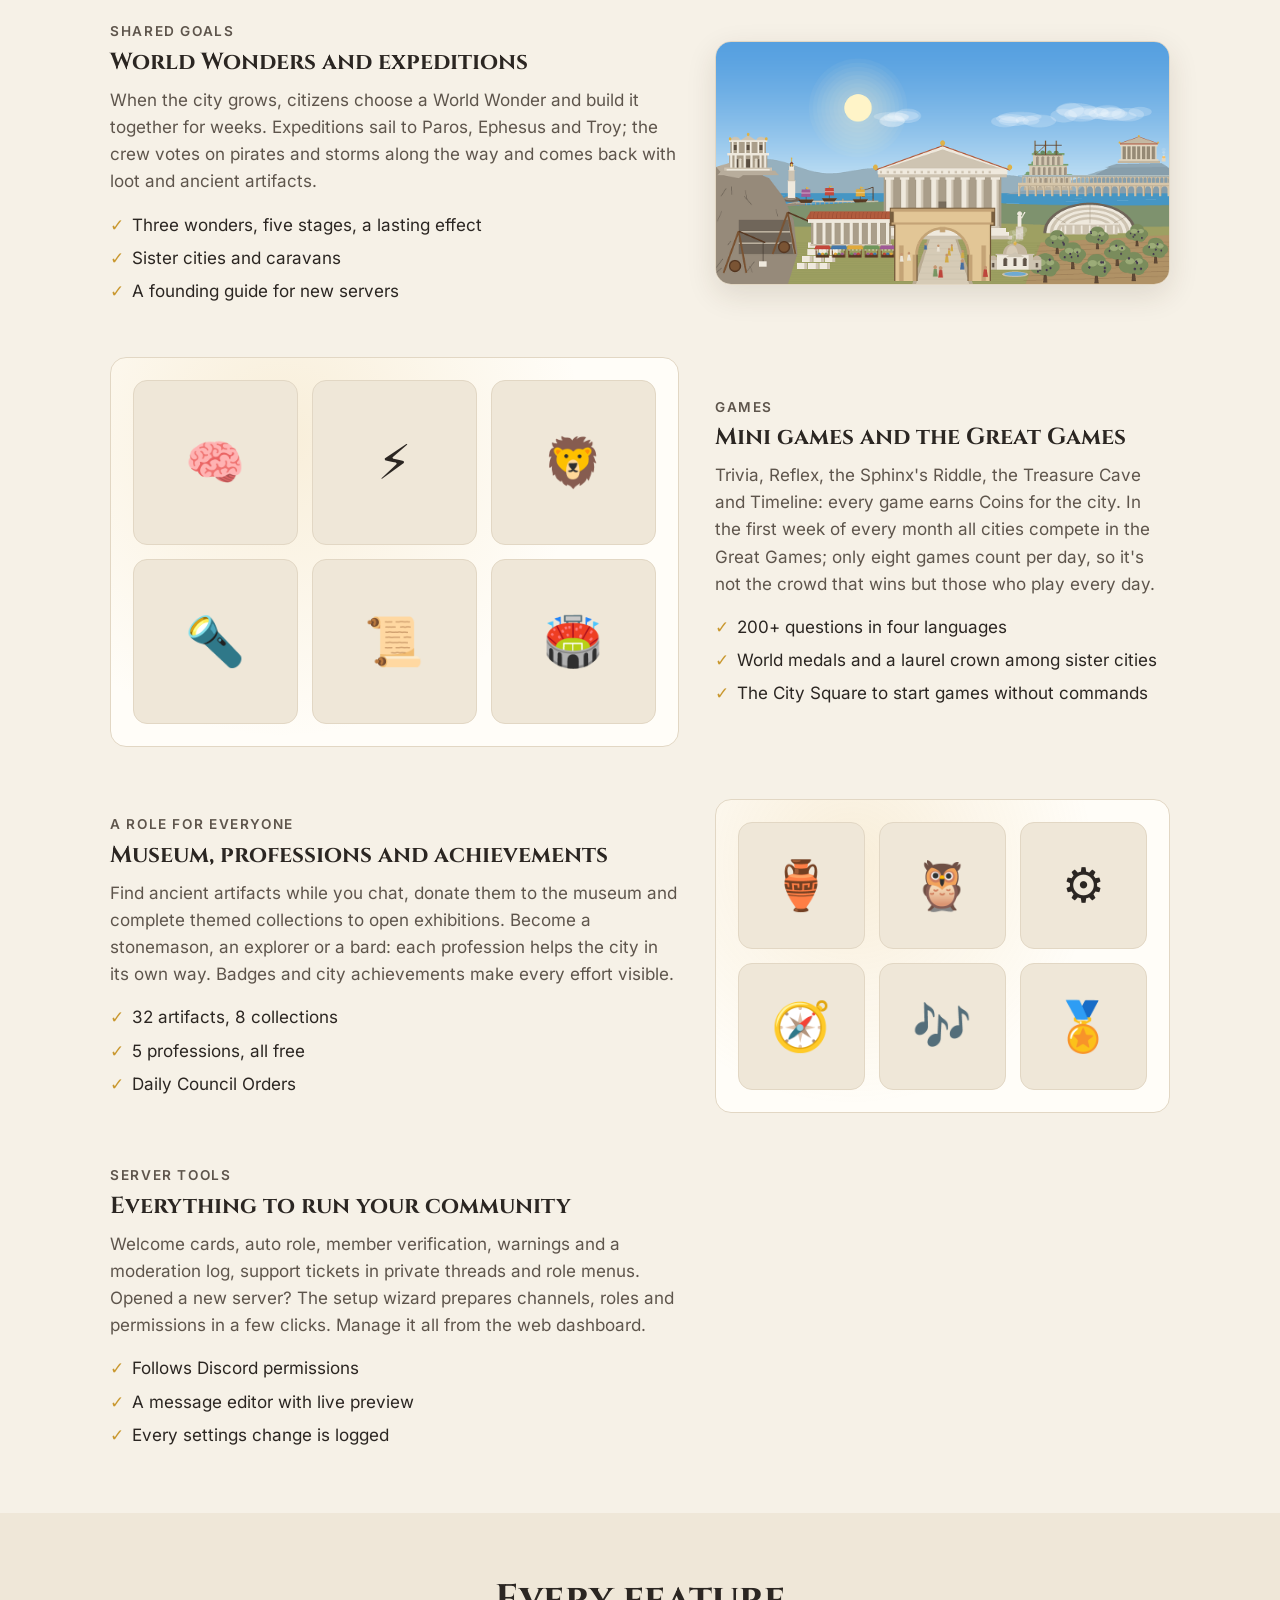
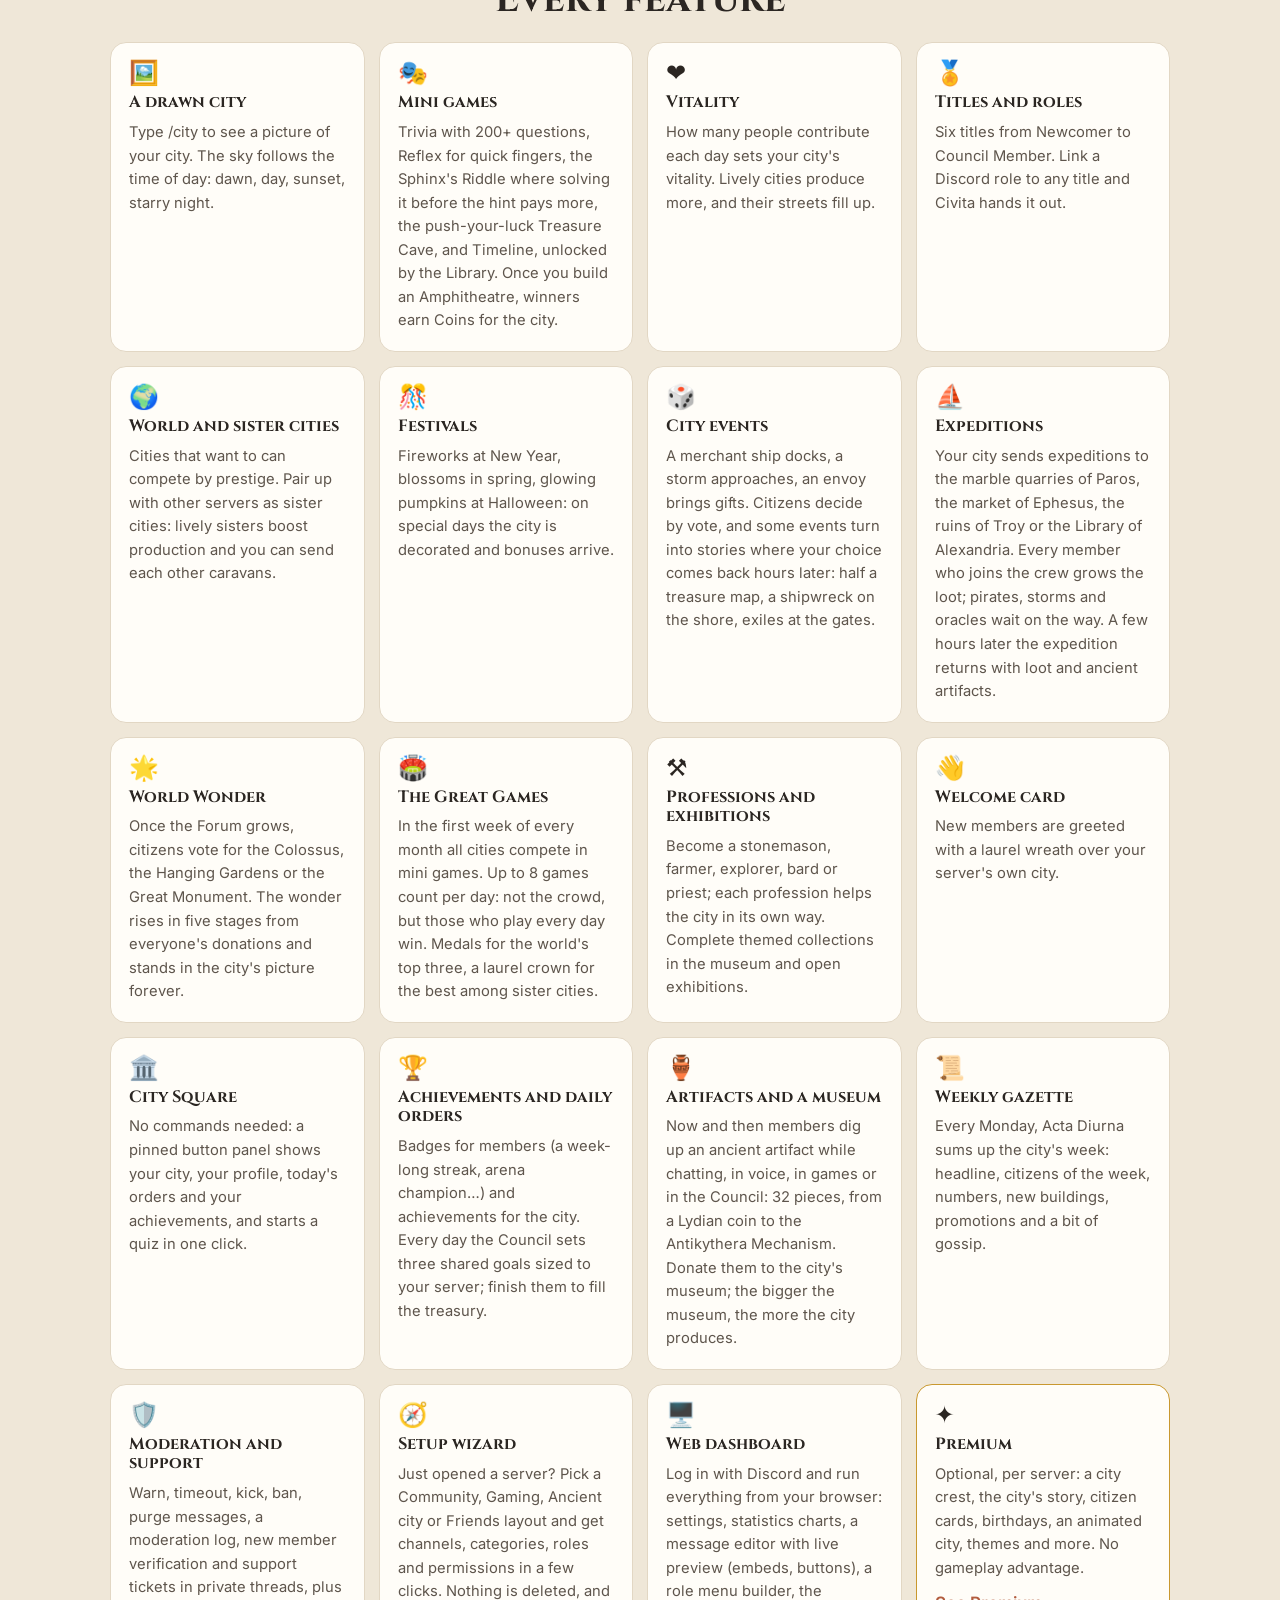
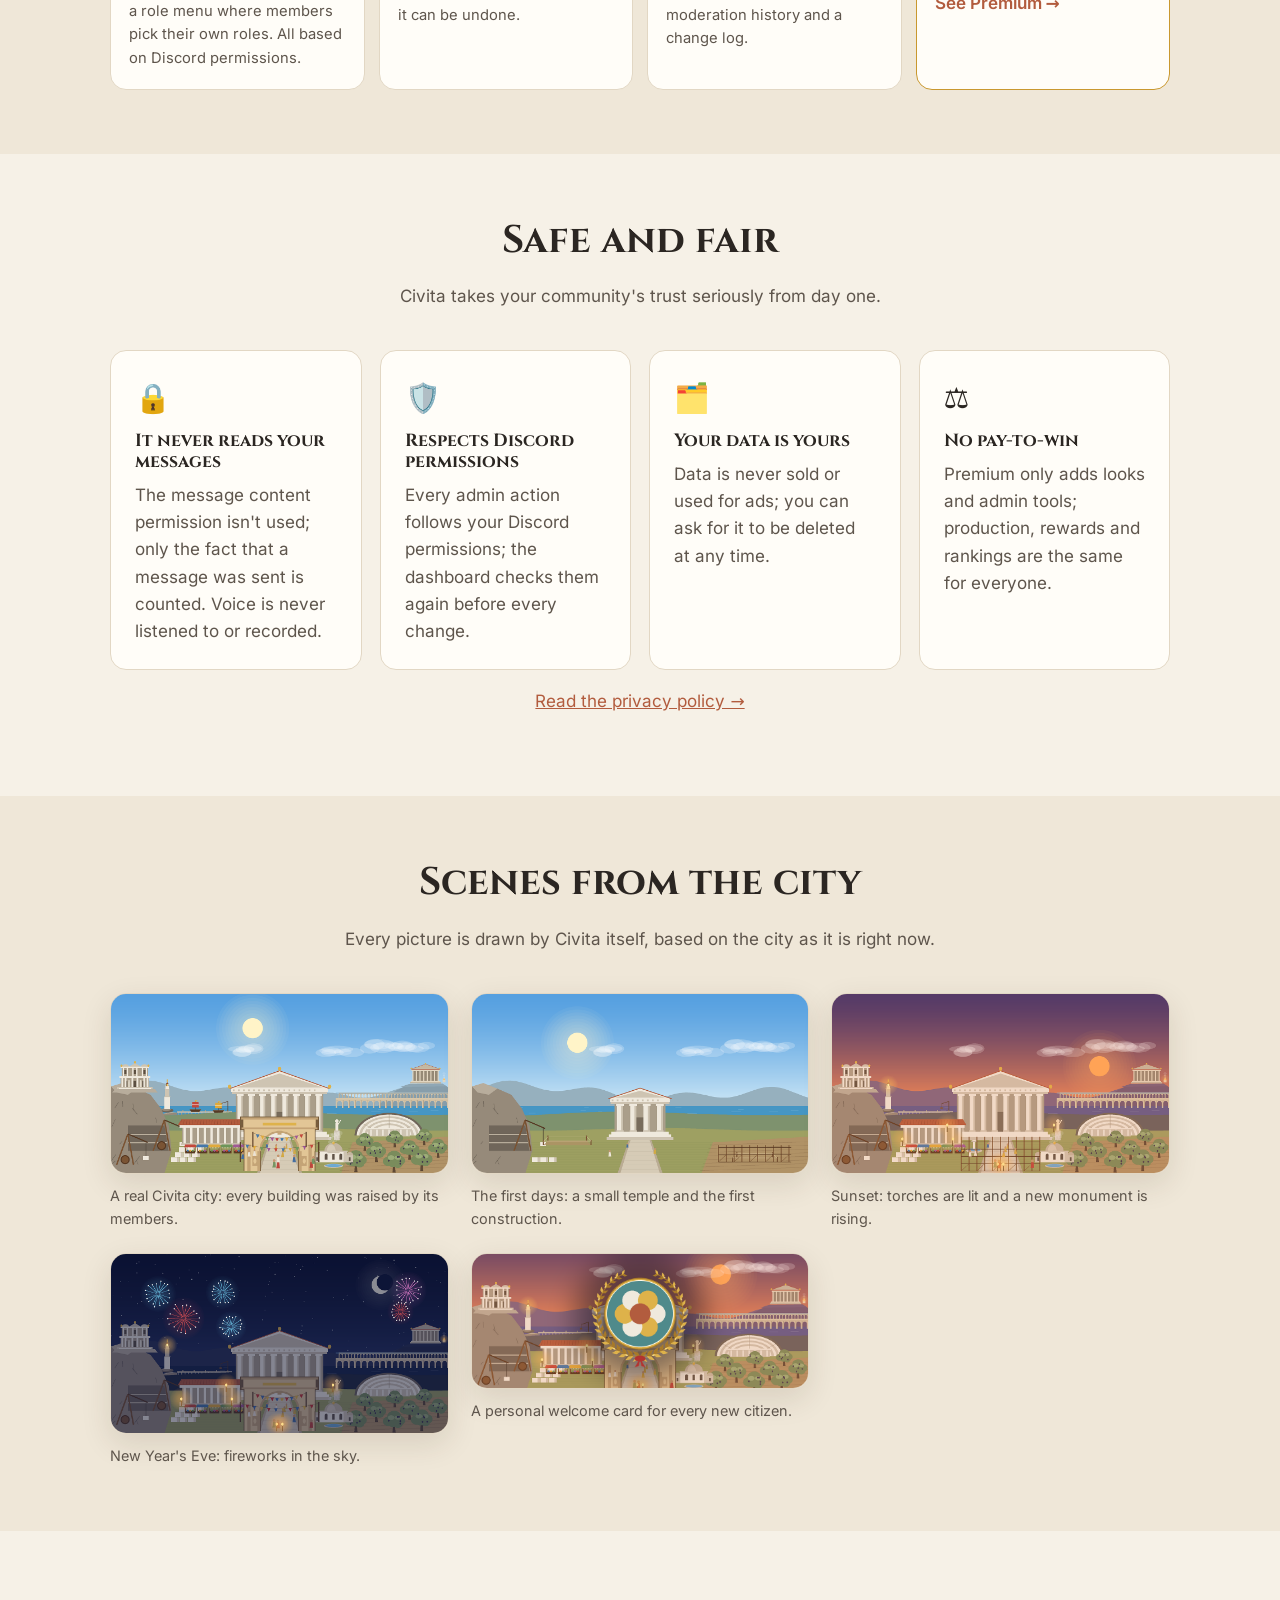
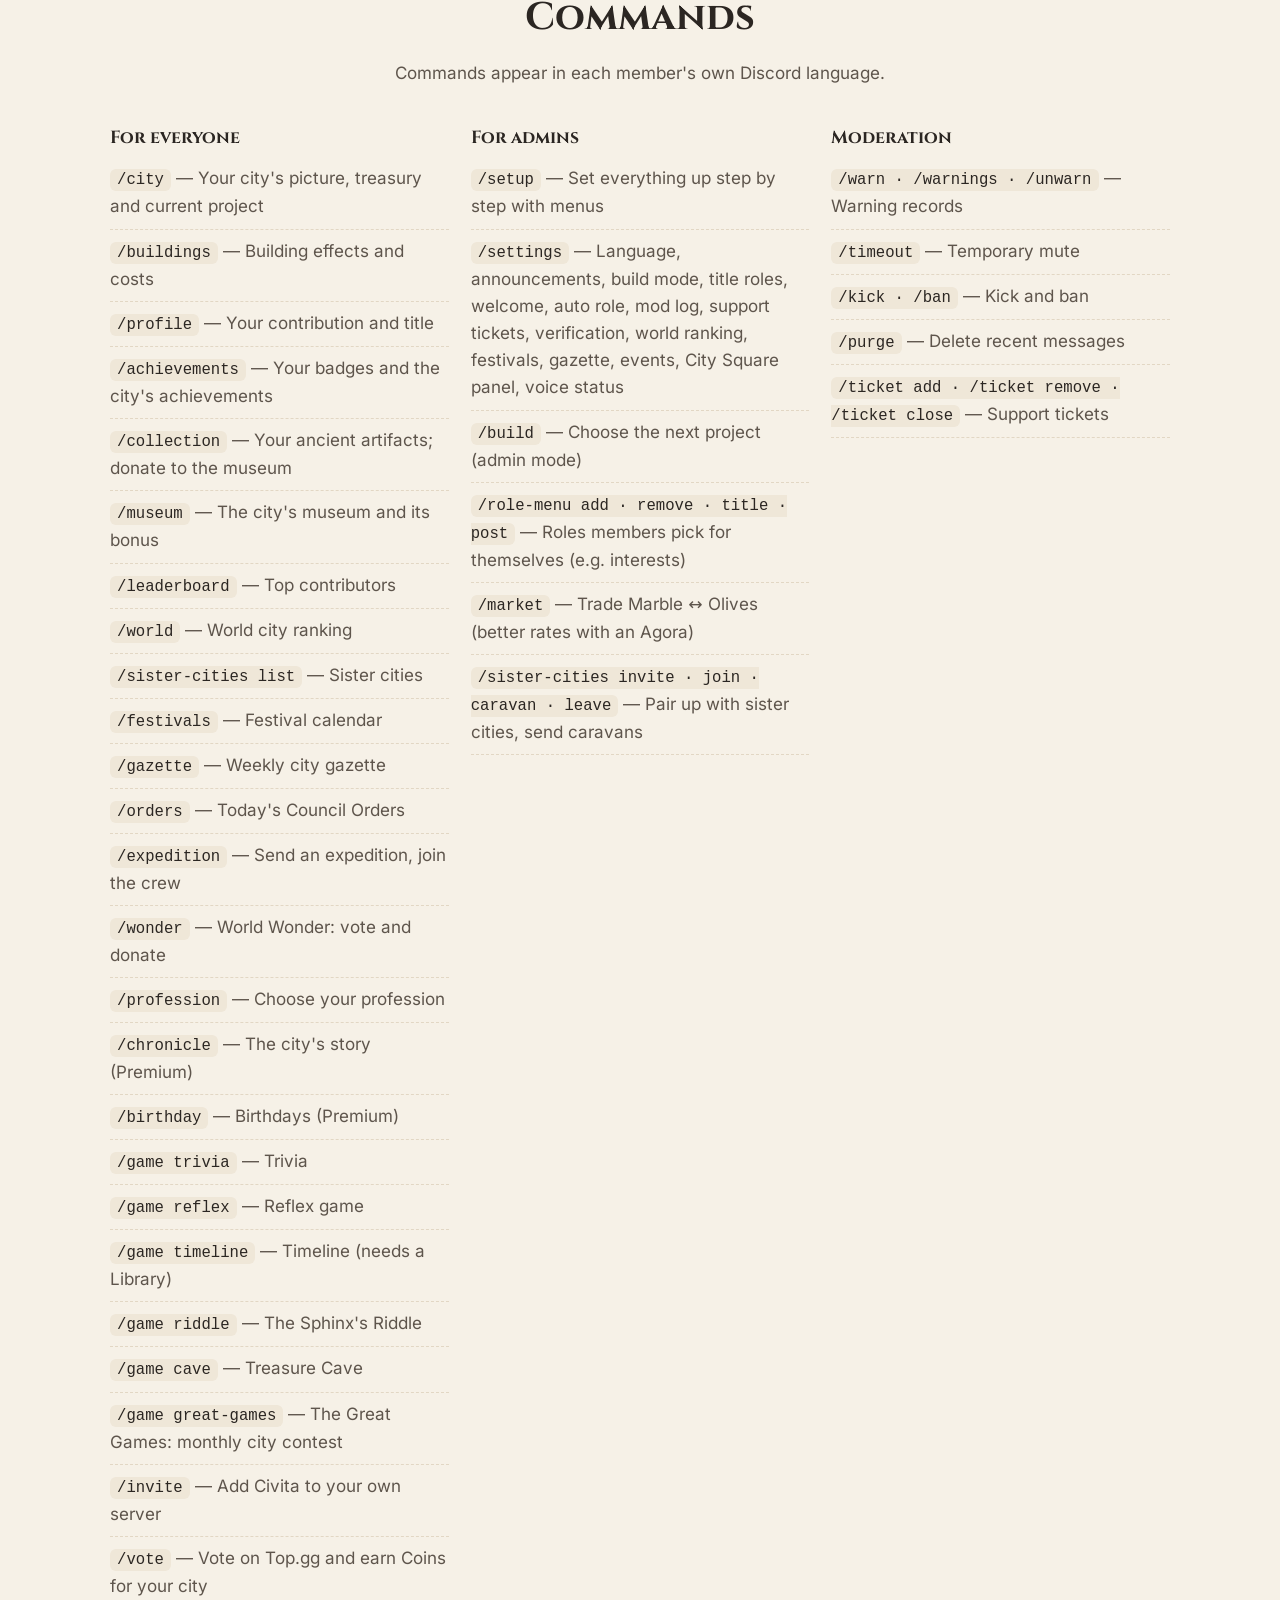
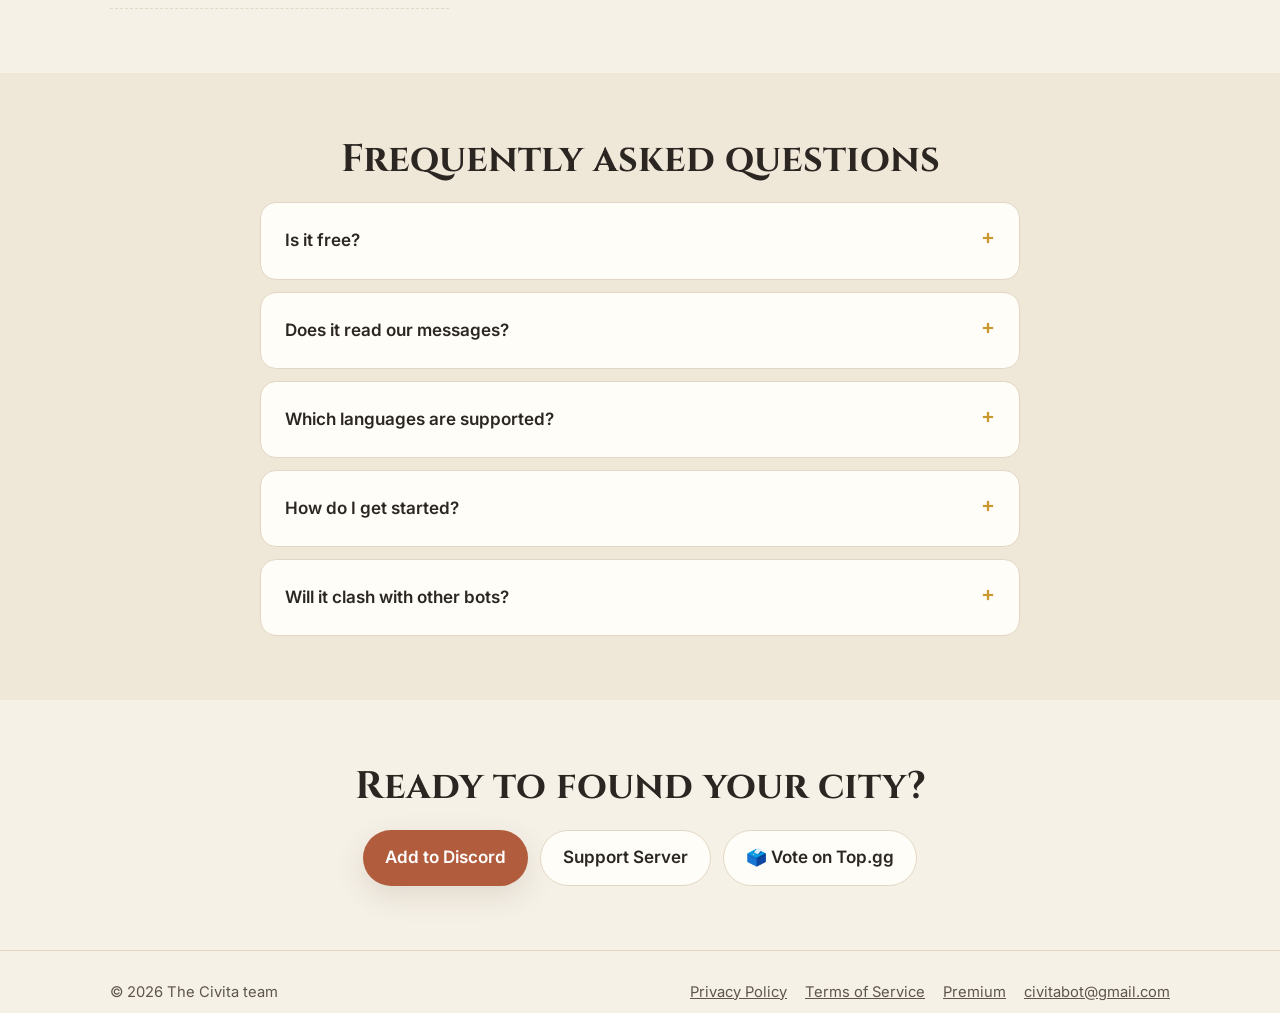
==== commit 57f90413: "Site: yenilenen ana sayfa Iki sutunlu giris (hareketli sehir, Sunucuna Ekle ve Panel, guven rozetler" ====
--- a/index.html
+++ b/index.html
@@ -11,7 +11,7 @@
   <meta property="og:url" content="https://civita.kenzai.dev/">
   <meta name="twitter:card" content="summary_large_image">
   <link rel="icon" href="favicon.svg" type="image/svg+xml">
-  <link rel="stylesheet" href="style.css?v=5">
+  <link rel="stylesheet" href="style.css?v=7">
 </head>
 <body>
   <nav class="nav">
@@ -33,16 +33,25 @@
     </div>
   </nav>
 
-  <header class="hero">
-    <div class="wrap">
-      <h1 lang="en">Civita</h1>
-      <p class="tagline" data-i18n="tagline">Discord sunucunu, üyelerin birlikte inşa ettiği yaşayan bir antik kente dönüştür.</p>
-      <div class="actions">
-        <a class="btn btn-primary invite" href="#" data-i18n="add">Sunucuna Ekle</a>
-        <a class="btn btn-ghost support" href="#" data-i18n="support">Destek Sunucusu</a>
-      </div>
-      <figure>
-        <img class="shot" src="img/hero.png" width="1200" height="640" data-i18n-alt="hero_alt" alt="Tapınağı, limanı ve deniz feneri, agorası, amfitiyatrosu, hamamı, kayalık üstündeki kütüphanesi, su kemeri ve zafer takı olan, bayraklarla süslenmiş bir Civita şehri">
+  <header class="hero hero-split">
+    <div class="wrap">
+      <div class="hero-text">
+        <p class="eyebrow" data-i18n="hero_eyebrow">Discord için şehir kurma botu</p>
+        <h1 lang="en">Civita</h1>
+        <p class="tagline" data-i18n="tagline">Discord sunucunu, üyelerin birlikte inşa ettiği yaşayan bir antik kente dönüştür.</p>
+        <div class="actions">
+          <a class="btn btn-primary invite" href="#" data-i18n="add">Sunucuna Ekle</a>
+          <a class="btn btn-ghost" href="https://civita-panel.kenzai.dev" data-i18n="hero_panel">Paneli aç</a>
+        </div>
+        <ul class="chips">
+          <li data-i18n="chip_free">Ücretsiz</li>
+          <li data-i18n="chip_private">Mesajları okumaz</li>
+          <li data-i18n="chip_langs">4 dil</li>
+          <li data-i18n="chip_panel">Web paneli</li>
+        </ul>
+      </div>
+      <figure class="hero-media">
+        <img class="shot" src="img/city-live.gif" width="960" height="512" data-i18n-alt="hero_alt" alt="Tapınağı, limanı ve deniz feneri, agorası, amfitiyatrosu, hamamı, kayalık üstündeki kütüphanesi, su kemeri ve zafer takı olan, bayraklarla süslenmiş bir Civita şehri">
         <figcaption class="caption" data-i18n="hero_caption">Gerçek bir Civita şehri: her bina, sunucu üyelerinin emeğiyle yükseldi.</figcaption>
       </figure>
     </div>
@@ -53,9 +62,9 @@
       <h2 class="section-title" data-i18n="how_title">Nasıl çalışır?</h2>
       <p class="section-lead" data-i18n="how_lead">Kimse ek bir şey yapmak zorunda değil: sunucunuz ne kadar canlıysa şehriniz o kadar hızlı büyür.</p>
       <div class="steps">
-        <div class="step"><div class="icon">💬</div><h3 data-i18n="step1_title">Sohbet edin, oynayın</h3><p data-i18n="step1_text">Mesajlar 🪨 Mermer, sesli kanallar 🫒 Zeytin, mini oyunlar 🪙 Sikke kazandırır. Hepsi şehrin ortak hazinesine gider.</p></div>
-        <div class="step"><div class="icon">🗳️</div><h3 data-i18n="step2_title">Meclis karar versin</h3><p data-i18n="step2_text">Sıradaki binayı üyeler butonlarla oylar. Hazine dolunca inşaat kendiliğinden tamamlanır.</p></div>
-        <div class="step"><div class="icon">🏛️</div><h3 data-i18n="step3_title">Şehriniz büyüsün</h3><p data-i18n="step3_text">Her bina sunucuya yeni bir güç kazandırır ve şehrin resminde görünür. Her şehir birbirinden farklıdır.</p></div>
+        <div class="step"><div class="step-no">1</div><div class="icon">💬</div><h3 data-i18n="step1_title">Sohbet edin, oynayın</h3><p data-i18n="step1_text">Mesajlar 🪨 Mermer, sesli kanallar 🫒 Zeytin, mini oyunlar 🪙 Sikke kazandırır. Hepsi şehrin ortak hazinesine gider.</p></div>
+        <div class="step"><div class="step-no">2</div><div class="icon">🗳️</div><h3 data-i18n="step2_title">Meclis karar versin</h3><p data-i18n="step2_text">Sıradaki binayı üyeler butonlarla oylar. Hazine dolunca inşaat kendiliğinden tamamlanır.</p></div>
+        <div class="step"><div class="step-no">3</div><div class="icon">🏛️</div><h3 data-i18n="step3_title">Şehriniz büyüsün</h3><p data-i18n="step3_text">Her bina sunucuya yeni bir güç kazandırır ve şehrin resminde görünür. Her şehir birbirinden farklıdır.</p></div>
       </div>
     </div>
   </section>
@@ -64,7 +73,81 @@
     <div class="wrap">
       <h2 class="section-title" data-i18n="features_title">Neler var?</h2>
       <p class="section-lead" data-i18n="features_lead">Bir şehir oyunu, eğlenceli mini oyunlar ve ihtiyacınız olan sunucu araçları, tek botta.</p>
-      <div class="features">
+
+      <div class="showcase">
+        <div>
+          <p class="eyebrow" data-i18n="sp1_eyebrow">Şehir</p>
+          <h3 data-i18n="sp1_title">Her sunucunun kendi şehri</h3>
+          <p data-i18n="sp1_text">On bir bina, üç seviye ve her biri sunucuya yeni bir güç. Meclis'te üyeler sıradaki inşaatı oylar; şehir, gökyüzü saatine, festivallere ve canlılığına göre her seferinde yeniden çizilir. Hiçbir şehir diğerine benzemez.</p>
+          <ul class="ticks">
+            <li data-i18n="sp1_a">Meclis oylamaları ve şehir olayları</li>
+            <li data-i18n="sp1_b">Unvanlar, Discord rolleri ve sıralamalar</li>
+            <li data-i18n="sp1_c">Haftalık şehir gazetesi</li>
+          </ul>
+        </div>
+      </div>
+
+      <div class="showcase reverse">
+        <figure><img class="shot" src="img/home-wonder.png" width="1200" height="640" loading="lazy" data-i18n-alt="sp2_alt" alt="Yapımı süren teraslı bahçeler ve limana yanaşmış kardeş şehir gemileri olan bir şehir"></figure>
+        <div>
+          <p class="eyebrow" data-i18n="sp2_eyebrow">Ortak hedefler</p>
+          <h3 data-i18n="sp2_title">Dünya Harikası ve seferler</h3>
+          <p data-i18n="sp2_text">Şehir büyüyünce vatandaşlar bir Dünya Harikası seçer ve haftalarca birlikte inşa eder. Paros'a, Efes'e, Truva'ya seferler gönderilir; mürettebat yoldaki korsanlara ve fırtınalara oyla karar verir, ganimet ve antik eserlerle döner.</p>
+          <ul class="ticks">
+            <li data-i18n="sp2_a">Üç harika, beş aşama, kalıcı etki</li>
+            <li data-i18n="sp2_b">Kardeş şehirler ve kervanlar</li>
+            <li data-i18n="sp2_c">Yeni sunuculara kuruluş rehberi</li>
+          </ul>
+        </div>
+      </div>
+
+      <div class="showcase">
+        <div class="tiles" aria-hidden="true"><span>🧠</span><span>⚡</span><span>🦁</span><span>🔦</span><span>📜</span><span>🏟️</span></div>
+        <div>
+          <p class="eyebrow" data-i18n="sp3_eyebrow">Oyunlar</p>
+          <h3 data-i18n="sp3_title">Mini oyunlar ve Büyük Oyunlar</h3>
+          <p data-i18n="sp3_text">Bilgi Yarışması, Refleks, Sfenks'in Bilmecesi, Hazine Mağarası ve Tarih Sırası: her oyun şehre Sikke kazandırır. Her ayın ilk haftası bütün şehirler Büyük Oyunlar'da yarışır; günde en çok sekiz oyun sayıldığı için kalabalık değil, her gün oynayan kazanır.</p>
+          <ul class="ticks">
+            <li data-i18n="sp3_a">200'den fazla soru, dört dilde</li>
+            <li data-i18n="sp3_b">Dünyada madalyalar, kardeş şehirler arasında defne tacı</li>
+            <li data-i18n="sp3_c">Komutsuz başlatmak için Şehir Meydanı</li>
+          </ul>
+        </div>
+      </div>
+
+      <div class="showcase reverse">
+        <div class="tiles" aria-hidden="true"><span>🏺</span><span>🦉</span><span>⚙️</span><span>🧭</span><span>🎶</span><span>🏅</span></div>
+        <div>
+          <p class="eyebrow" data-i18n="sp4_eyebrow">Herkese bir rol</p>
+          <h3 data-i18n="sp4_title">Müze, meslekler ve başarımlar</h3>
+          <p data-i18n="sp4_text">Sohbet ederken antik eserler bulun, müzeye bağışlayın ve temalı koleksiyonları tamamlayıp sergiler açın. Taş ustası, kâşif ya da ozan olun: her meslek şehre kendi yoluyla katkı yapar. Rozetler ve şehir başarımları her emeği görünür kılar.</p>
+          <ul class="ticks">
+            <li data-i18n="sp4_a">32 eser, 8 koleksiyon</li>
+            <li data-i18n="sp4_b">5 meslek, hepsi ücretsiz</li>
+            <li data-i18n="sp4_c">Günlük Meclis Emirleri</li>
+          </ul>
+        </div>
+      </div>
+
+      <div class="showcase">
+        <div>
+          <p class="eyebrow" data-i18n="sp5_eyebrow">Sunucu araçları</p>
+          <h3 data-i18n="sp5_title">Topluluğunu yönetmek için her şey</h3>
+          <p data-i18n="sp5_text">Hoş geldin kartı, otomatik rol, üye doğrulama, uyarı ve moderasyon kaydı, gizli alt başlıkta destek talepleri ve rol menüleri. Yeni bir sunucu mu açtınız? Kurulum sihirbazı kanalları, rolleri ve izinleri birkaç tıkla hazırlar. Hepsini web panelinden yönetin.</p>
+          <ul class="ticks">
+            <li data-i18n="sp5_a">Discord izinlerine göre çalışır</li>
+            <li data-i18n="sp5_b">Canlı önizlemeli mesaj düzenleyici</li>
+            <li data-i18n="sp5_c">Her ayar değişikliği kayıt altında</li>
+          </ul>
+        </div>
+      </div>
+    </div>
+  </section>
+
+  <section class="alt" id="all">
+    <div class="wrap">
+      <h2 class="section-title" data-i18n="all_title">Bütün özellikler</h2>
+      <div class="features compact">
         <div class="feature"><div class="icon">🖼️</div><h3 data-i18n="f_picture_title">Çizilen şehir</h3><p data-i18n="f_picture_text">/şehir yazın, şehrinizin resmini görün. Gökyüzü saatine göre değişir: şafak, gündüz, gün batımı, yıldızlı gece.</p></div>
         <div class="feature"><div class="icon">🎭</div><h3 data-i18n="f_games_title">Mini oyunlar</h3><p data-i18n="f_games_text">200'ü aşkın sorulu Bilgi Yarışması, hızlı parmaklar için Refleks, ipucundan önce bilenin kazandığı Sfenks'in Bilmecesi, şansını zorladığın Hazine Mağarası ve Kütüphane'yle açılan Tarih Sırası. Amfitiyatro kurulunca kazananlar şehre Sikke kazandırır.</p></div>
         <div class="feature"><div class="icon">❤️</div><h3 data-i18n="f_vitality_title">Canlılık</h3><p data-i18n="f_vitality_text">Her gün katkı veren kişi sayısı şehrin canlılığını belirler. Canlı şehirler daha hızlı üretir; sokakları kalabalıklaşır.</p></div>
@@ -89,15 +172,29 @@
     </div>
   </section>
 
+  <section id="trust">
+    <div class="wrap">
+      <h2 class="section-title" data-i18n="trust_title">Güvenli ve adil</h2>
+      <p class="section-lead" data-i18n="trust_lead">Civita, topluluğunuzun güvenini ilk günden ciddiye alır.</p>
+      <div class="trust">
+        <div class="trust-item"><div class="icon">🔒</div><h3 data-i18n="t1_title">Mesajlarınızı okumaz</h3><p data-i18n="t1_text">Mesaj içeriği izni kullanılmaz; yalnızca bir mesajın yazıldığı sayılır. Ses dinlenmez, kaydedilmez.</p></div>
+        <div class="trust-item"><div class="icon">🛡️</div><h3 data-i18n="t2_title">Discord izinlerine saygı</h3><p data-i18n="t2_text">Her yönetim işi Discord'daki yetkinize göre çalışır; panel her değişiklikten önce izninizi yeniden kontrol eder.</p></div>
+        <div class="trust-item"><div class="icon">🗂️</div><h3 data-i18n="t3_title">Verileriniz sizin</h3><p data-i18n="t3_text">Veriler satılmaz, reklamda kullanılmaz; istediğiniz zaman silinmesini isteyebilirsiniz.</p></div>
+        <div class="trust-item"><div class="icon">⚖️</div><h3 data-i18n="t4_title">Parayla üstünlük yok</h3><p data-i18n="t4_text">Premium yalnızca görünüm ve yönetim araçları ekler; üretim, ödüller ve sıralamalar herkes için aynıdır.</p></div>
+      </div>
+      <p class="center"><a class="more" href="/privacy/" data-i18n="trust_more">Gizlilik politikasını oku →</a></p>
+    </div>
+  </section>
+
   <section class="alt">
     <div class="wrap">
       <h2 class="section-title" data-i18n="gallery_title">Şehirden kareler</h2>
       <p class="section-lead" data-i18n="gallery_lead">Bütün resimler Civita'nın kendisi tarafından, o anki şehre göre çizilir.</p>
       <div class="gallery">
+        <figure><img class="shot" src="img/hero.png" width="1200" height="640" loading="lazy" data-i18n-alt="hero_alt" alt="Tapınağı, limanı ve deniz feneri, agorası, amfitiyatrosu, hamamı, kayalık üstündeki kütüphanesi, su kemeri ve zafer takı olan, bayraklarla süslenmiş bir Civita şehri"><figcaption class="caption" data-i18n="hero_caption">Gerçek bir Civita şehri: her bina, sunucu üyelerinin emeğiyle yükseldi.</figcaption></figure>
         <figure><img class="shot" src="img/young.png" width="1200" height="640" loading="lazy" data-i18n-alt="young_alt" alt="Yeni kurulmuş bir şehir: küçük bir tapınak ve bir zeytinlikte iskele"><figcaption class="caption" data-i18n="young_caption">İlk günler: küçük bir tapınak ve ilk inşaat.</figcaption></figure>
         <figure><img class="shot" src="img/dusk.png" width="1200" height="640" loading="lazy" data-i18n-alt="dusk_alt" alt="Gün batımında gelişmiş bir şehir"><figcaption class="caption" data-i18n="dusk_caption">Gün batımı: meşaleler yanıyor, yeni bir anıt yükseliyor.</figcaption></figure>
         <figure><img class="shot" src="img/night.png" width="1200" height="640" loading="lazy" data-i18n-alt="night_alt" alt="Gece havai fişeklerle kutlama yapan bir şehir"><figcaption class="caption" data-i18n="night_caption">Yılbaşı gecesi: gökyüzünde havai fişekler.</figcaption></figure>
-        <figure><img class="shot" src="img/city-live.gif" width="960" height="512" loading="lazy" data-i18n-alt="animated_alt" alt="Bayram süsleriyle hareketli bir şehir: dalgalanan bayraklar ve caddede yürüyen vatandaşlar"><figcaption class="caption" data-i18n="animated_caption">Premium: hareketli şehir. Vatandaşlar yürür, bayraklar dalgalanır, meşaleler titrer.</figcaption></figure>
         <figure><img class="shot" src="img/welcome.png" width="1000" height="400" loading="lazy" data-i18n-alt="welcome_alt" alt="Defne çelengi içinde bir profil resmi olan hoş geldin kartı"><figcaption class="caption" data-i18n="welcome_caption">Yeni gelen her vatandaşa özel hoş geldin kartı.</figcaption></figure>
       </div>
     </div>
@@ -115,11 +212,11 @@
     <div class="wrap">
       <h2 class="section-title" data-i18n="faq_title">Sık sorulan sorular</h2>
       <div class="faq">
-        <div class="faq-item"><h3 data-i18n="q1">Ücretsiz mi?</h3><p data-i18n="a1">Evet. Şehir oyunu, sunucu araçları, kurulum sihirbazı ve web paneli ücretsizdir ve ücretsiz kalacak. İsteğe bağlı Premium yalnızca süs ve kolaylık ekler (hareketli şehir, şehir temaları, özel hoş geldin kartı, gazete ön sayfası, zamanlanmış duyurular, özel komutlar, birden çok rol menüsü…); oyunda avantaj sağlamaz.</p></div>
-        <div class="faq-item"><h3 data-i18n="q2">Mesajlarımızı okuyor mu?</h3><p data-i18n="a2">Hayır. Civita mesajlarınızın içeriğini okumaz ve saklamaz; yalnızca "biri mesaj yazdı" bilgisini şehre kaynak kazandırmak için kullanır.</p></div>
-        <div class="faq-item"><h3 data-i18n="q3">Hangi dilleri destekliyor?</h3><p data-i18n="a3">Türkçe, İngilizce, Almanca ve İspanyolca. Herkes Civita'yı kendi Discord dilinde görür; yöneticiler isterse sunucu için tek bir dil seçebilir.</p></div>
-        <div class="faq-item"><h3 data-i18n="q4">Nasıl başlarım?</h3><p data-i18n="a4">Civita'yı sunucunuza ekleyin ve sohbete devam edin: duyurular için uygun bir kanalı kendisi seçer, birkaç dakika içinde ilk Meclis oylaması gelir. Sunucunuz yeniyse paneldeki kurulum sihirbazı kanalları ve rolleri sizin için kurar. Yöneticiler her şeyi /kurulum ya da web panelinden değiştirebilir.</p></div>
-        <div class="faq-item"><h3 data-i18n="q5">Başka botlarla çakışır mı?</h3><p data-i18n="a5">Hayır. Hoş geldin mesajı varsayılan olarak kapalıdır; moderasyon araçlarını kullanıp kullanmamak size kalmış.</p></div>
+        <details class="faq-item"><summary data-i18n="q1">Ücretsiz mi?</summary><p data-i18n="a1">Evet. Şehir oyunu, sunucu araçları, kurulum sihirbazı ve web paneli ücretsizdir ve ücretsiz kalacak. İsteğe bağlı Premium yalnızca süs ve kolaylık ekler (hareketli şehir, şehir temaları, özel hoş geldin kartı, gazete ön sayfası, zamanlanmış duyurular, özel komutlar, birden çok rol menüsü…); oyunda avantaj sağlamaz.</p></details>
+        <details class="faq-item"><summary data-i18n="q2">Mesajlarımızı okuyor mu?</summary><p data-i18n="a2">Hayır. Civita mesajlarınızın içeriğini okumaz ve saklamaz; yalnızca "biri mesaj yazdı" bilgisini şehre kaynak kazandırmak için kullanır.</p></details>
+        <details class="faq-item"><summary data-i18n="q3">Hangi dilleri destekliyor?</summary><p data-i18n="a3">Türkçe, İngilizce, Almanca ve İspanyolca. Herkes Civita'yı kendi Discord dilinde görür; yöneticiler isterse sunucu için tek bir dil seçebilir.</p></details>
+        <details class="faq-item"><summary data-i18n="q4">Nasıl başlarım?</summary><p data-i18n="a4">Civita'yı sunucunuza ekleyin ve sohbete devam edin: duyurular için uygun bir kanalı kendisi seçer, birkaç dakika içinde ilk Meclis oylaması gelir. Sunucunuz yeniyse paneldeki kurulum sihirbazı kanalları ve rolleri sizin için kurar. Yöneticiler her şeyi /kurulum ya da web panelinden değiştirebilir.</p></details>
+        <details class="faq-item"><summary data-i18n="q5">Başka botlarla çakışır mı?</summary><p data-i18n="a5">Hayır. Hoş geldin mesajı varsayılan olarak kapalıdır; moderasyon araçlarını kullanıp kullanmamak size kalmış.</p></details>
       </div>
     </div>
   </section>
@@ -147,6 +244,6 @@
     </div>
   </footer>
 
-  <script src="app.js?v=2026-11-12b"></script>
+  <script src="app.js?v=2026-11-12c"></script>
 </body>
 </html>
--- a/style.css
+++ b/style.css
@@ -292,6 +292,75 @@
   background: radial-gradient(circle at 50% 60%, rgba(217, 171, 79, 0.35), transparent 60%), var(--card);
 }
 
+/* --- Ana sayfa --- */
+.hero-split { text-align: left; padding: 72px 0 56px; }
+.hero-split .wrap { display: grid; grid-template-columns: minmax(0, 1fr) minmax(0, 1.15fr); gap: 48px; align-items: center; }
+.hero-split h1 { margin: 0 0 12px; }
+.hero-split .tagline { margin: 0 0 28px; max-width: none; }
+.hero-split .actions { justify-content: flex-start; }
+.hero-split figure { margin: 0; }
+.hero-media .shot { box-shadow: 0 30px 80px -30px rgba(217, 171, 79, 0.45), var(--shadow); }
+.chips { list-style: none; padding: 0; margin: 26px 0 0; display: flex; flex-wrap: wrap; gap: 8px; }
+.chips li {
+  font-size: 0.85rem;
+  color: var(--ink-soft);
+  border: 1px solid var(--line);
+  background: var(--card);
+  border-radius: 999px;
+  padding: 5px 12px;
+}
+.chips li::before { content: "✓ "; color: var(--gold); font-weight: 700; }
+.step { position: relative; }
+.step-no {
+  position: absolute;
+  top: 18px;
+  right: 20px;
+  font-family: "Cinzel", Georgia, serif;
+  font-size: 2.2rem;
+  font-weight: 700;
+  color: var(--gold);
+  opacity: 0.35;
+  line-height: 1;
+}
+.showcase .eyebrow { margin-bottom: 4px; }
+.ticks { list-style: none; padding: 0; margin: 16px 0 0; display: grid; gap: 6px; }
+.ticks li { color: var(--ink); }
+.ticks li::before { content: "✓"; color: var(--gold); font-weight: 700; margin-right: 8px; }
+.tiles {
+  display: grid;
+  grid-template-columns: repeat(3, 1fr);
+  gap: 14px;
+  padding: 22px;
+  border-radius: var(--radius);
+  border: 1px solid var(--line);
+  background: radial-gradient(circle at 30% 20%, rgba(217, 171, 79, 0.18), transparent 60%), var(--card);
+}
+.tiles span {
+  display: grid;
+  place-items: center;
+  aspect-ratio: 1;
+  font-size: clamp(2rem, 5vw, 3rem);
+  border-radius: 14px;
+  background: var(--bg-alt);
+  border: 1px solid var(--line);
+}
+.features.compact { grid-template-columns: repeat(auto-fit, minmax(230px, 1fr)); gap: 14px; }
+.features.compact .feature { padding: 18px; }
+.features.compact .feature .icon { font-size: 1.5rem; margin-bottom: 8px; }
+.features.compact .feature h3 { font-size: 1.02rem; }
+.features.compact .feature p { font-size: 0.92rem; }
+.trust { display: grid; grid-template-columns: repeat(auto-fit, minmax(220px, 1fr)); gap: 18px; margin-bottom: 18px; }
+.trust-item { background: var(--card); border: 1px solid var(--line); border-radius: var(--radius); padding: 24px; }
+.trust-item .icon { font-size: 1.8rem; margin-bottom: 10px; }
+.trust-item h3 { font-size: 1.1rem; }
+.trust-item p { margin: 0; color: var(--ink-soft); }
+
+@media (max-width: 900px) {
+  .hero-split { text-align: center; padding-top: 44px; }
+  .hero-split .wrap { grid-template-columns: 1fr; gap: 28px; }
+  .hero-split .actions, .chips { justify-content: center; }
+}
+
 .hidden { display: none !important; }
 
 @media (max-width: 820px) {
@@ -301,6 +370,9 @@
 
 @media (max-width: 640px) {
   .nav a.link { display: none; }
+  .nav .wrap { gap: 10px; }
+  .brand { white-space: nowrap; font-size: 1.15rem; }
+  .nav .btn-small { padding: 7px 12px; font-size: 0.82rem; }
   .hero { padding-top: 40px; }
   section { padding: 48px 0; }
 }
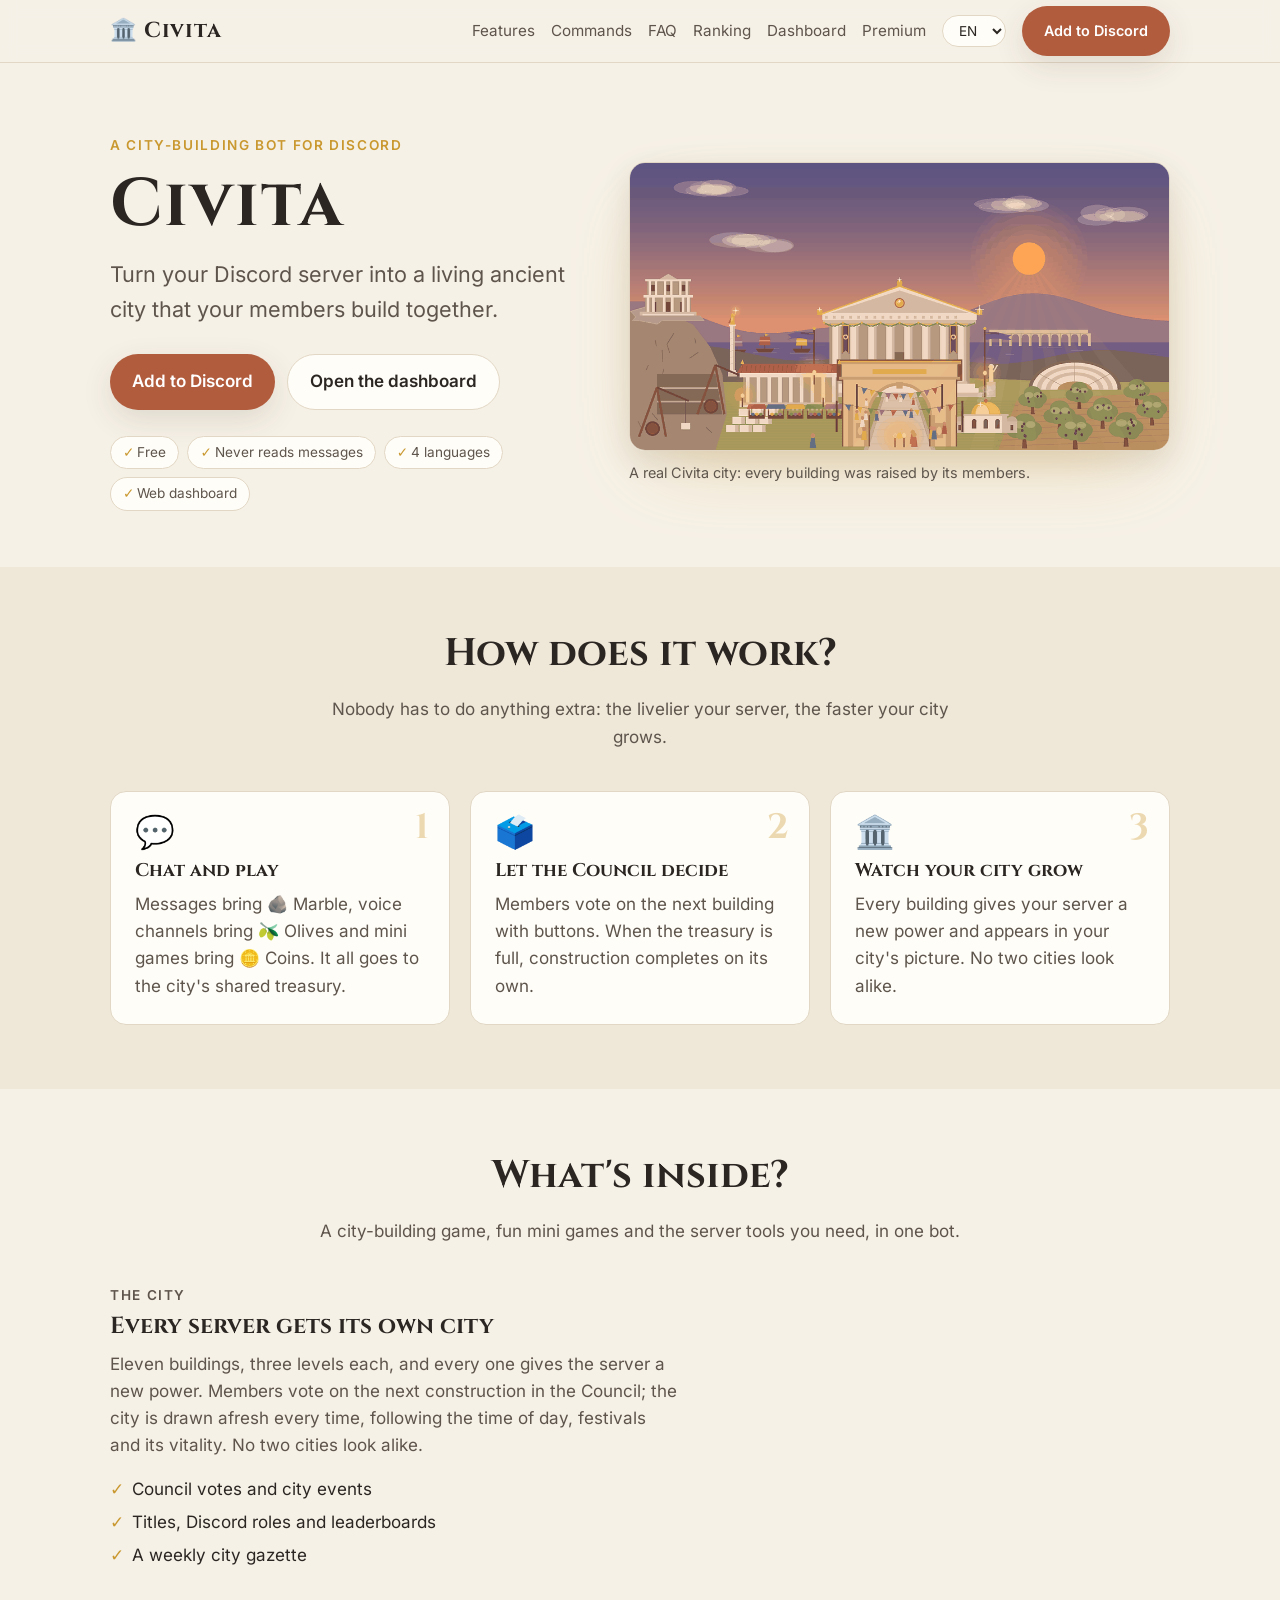
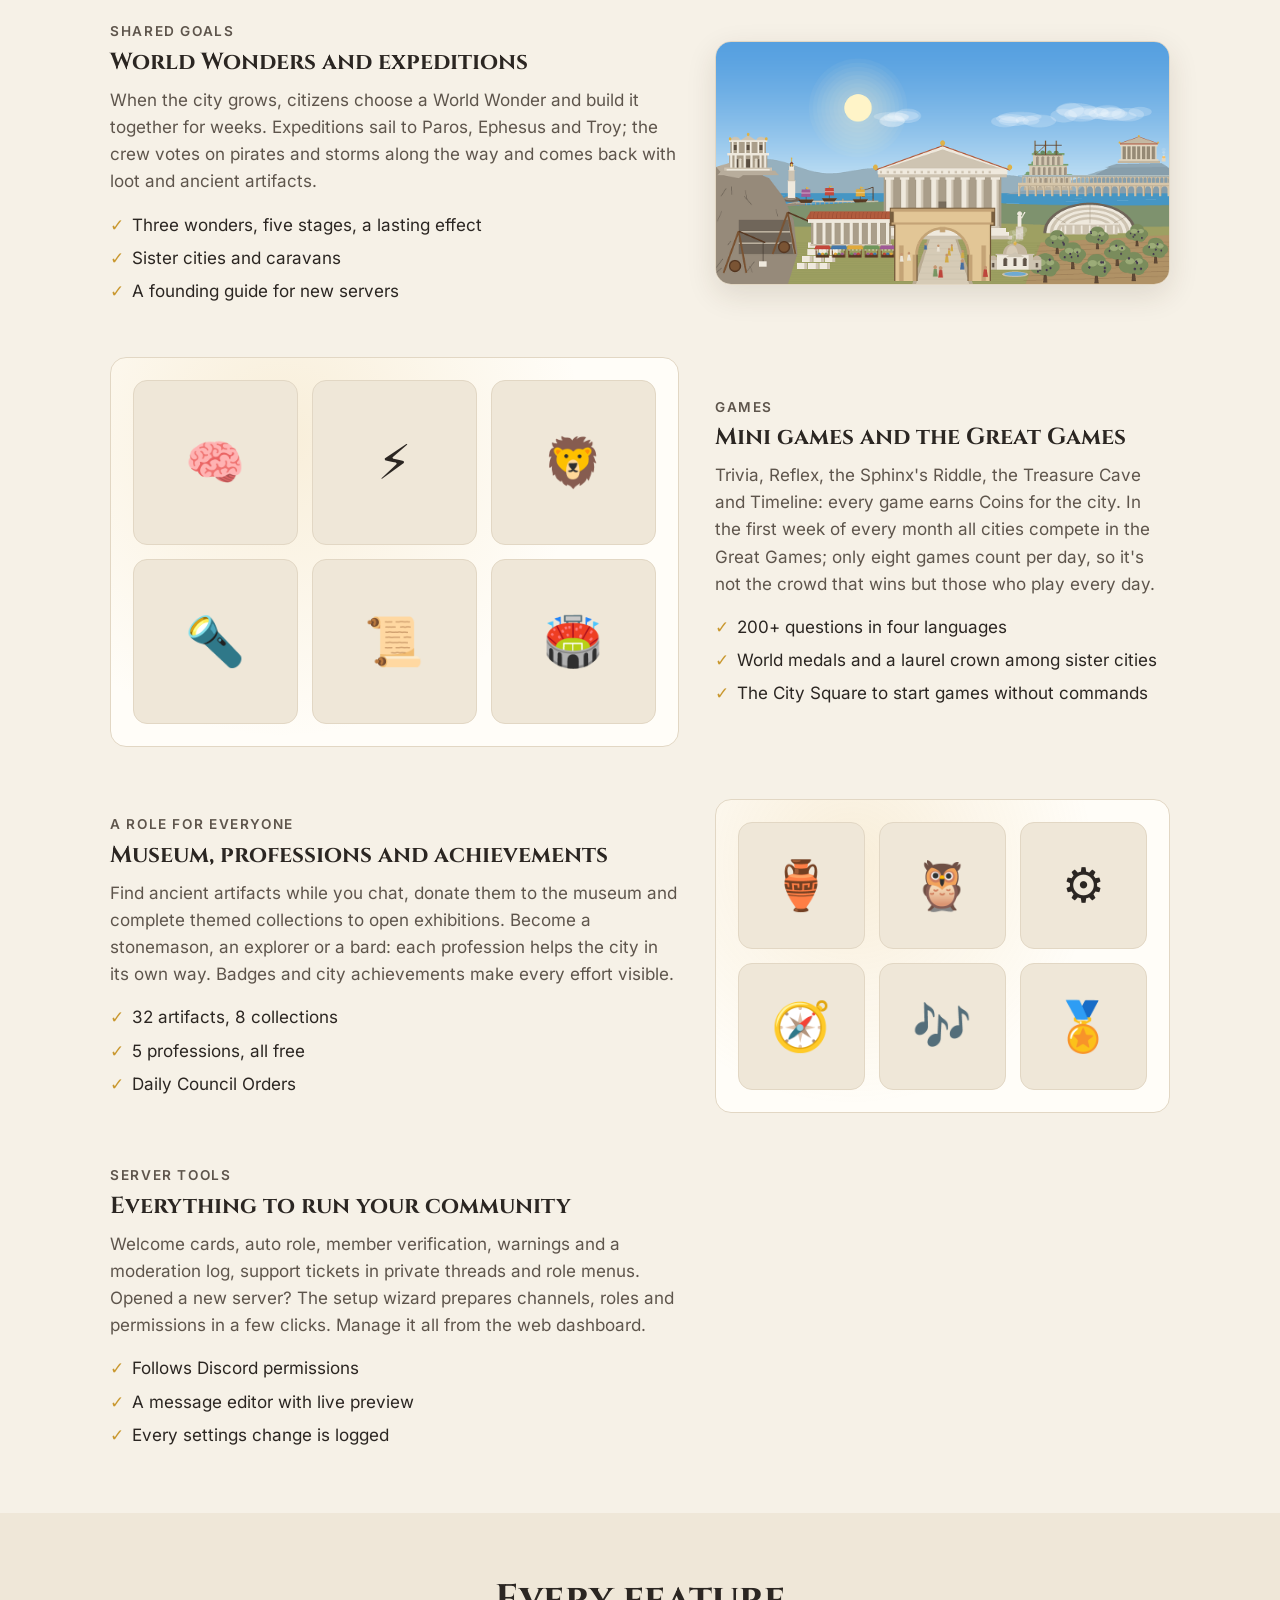
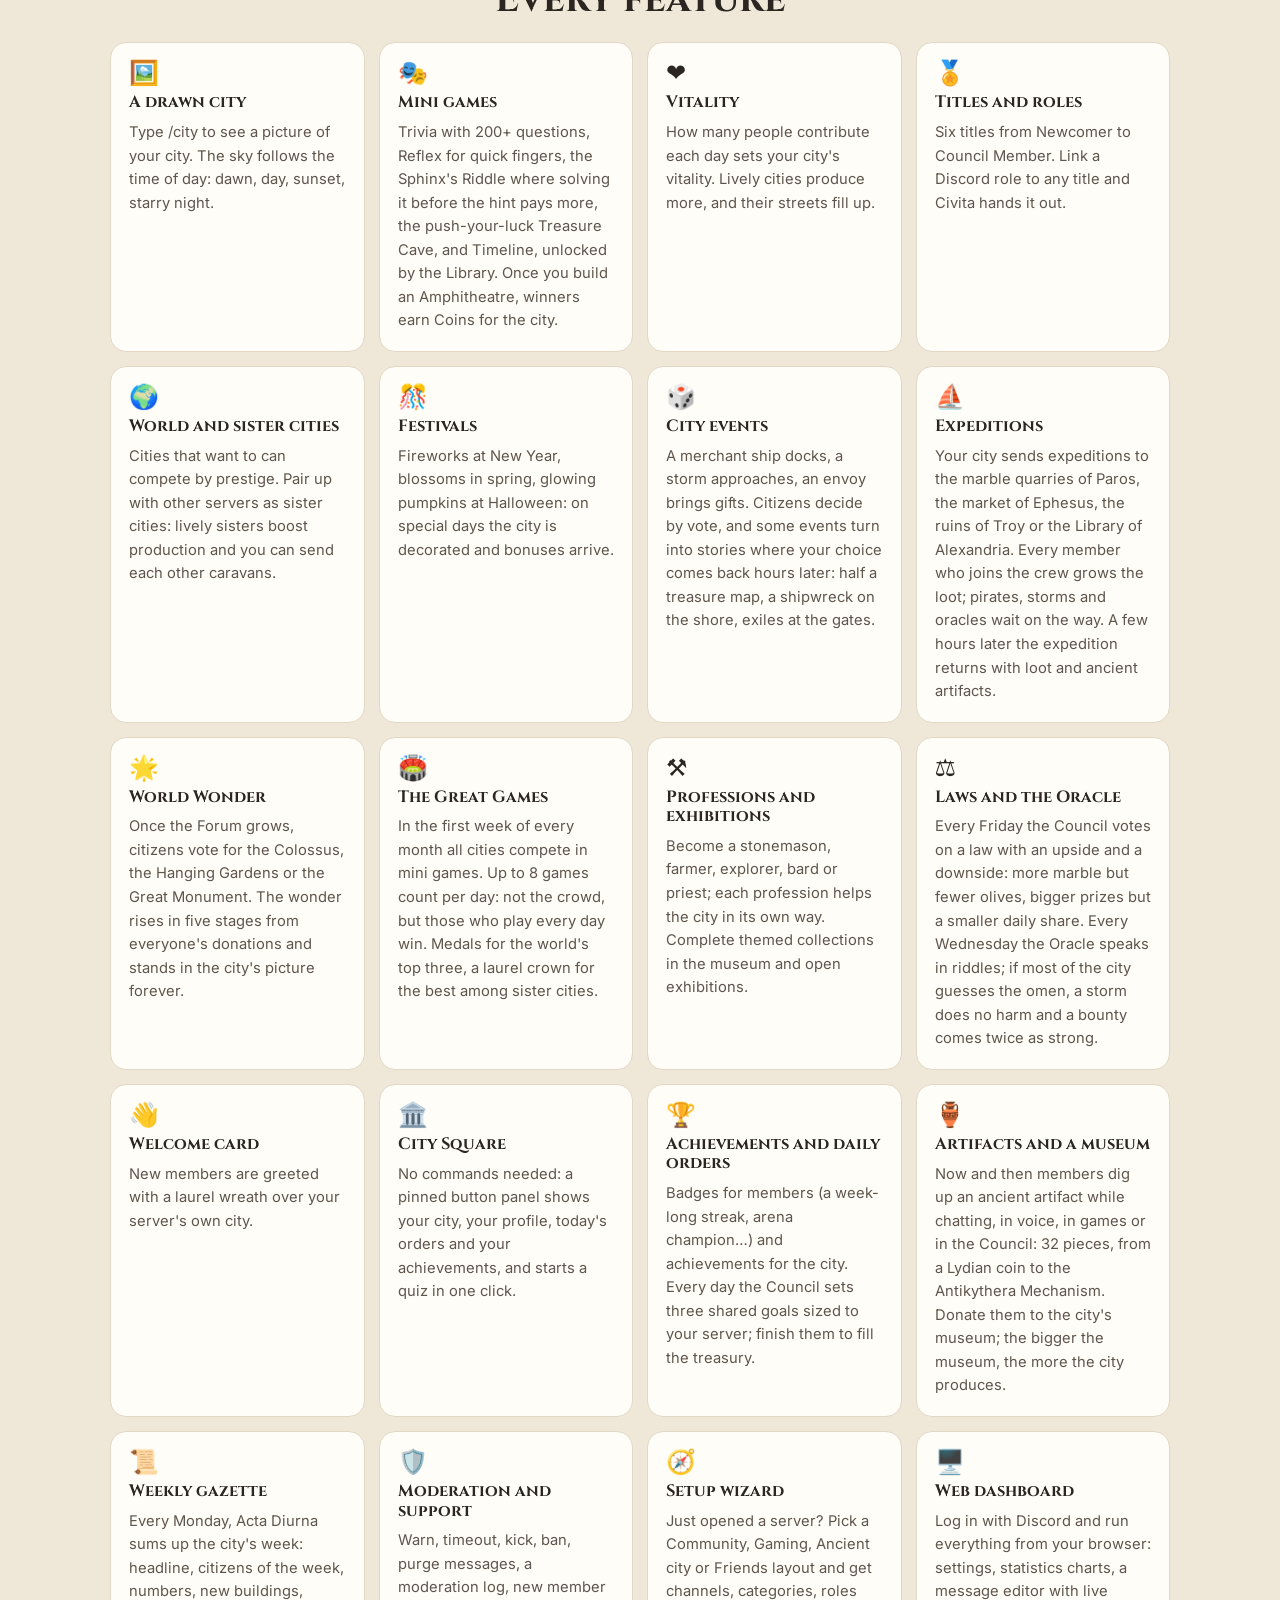
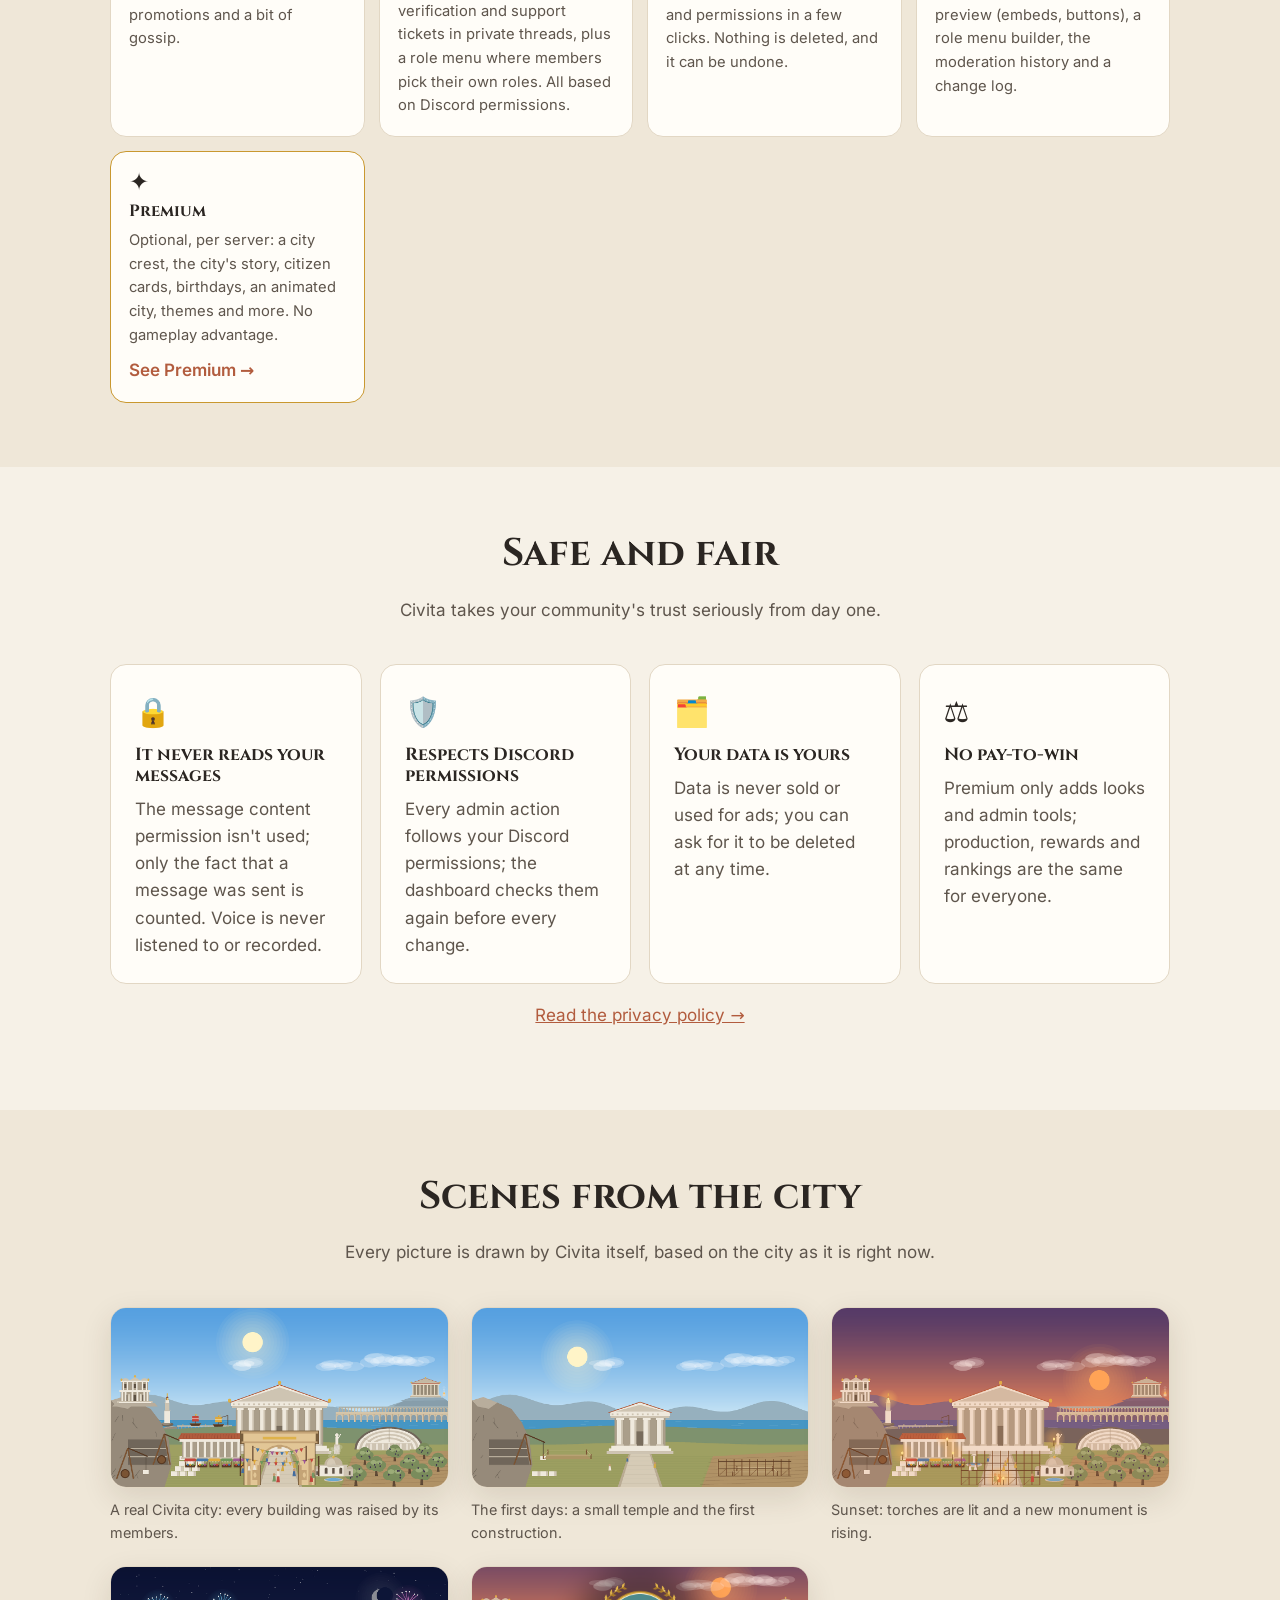
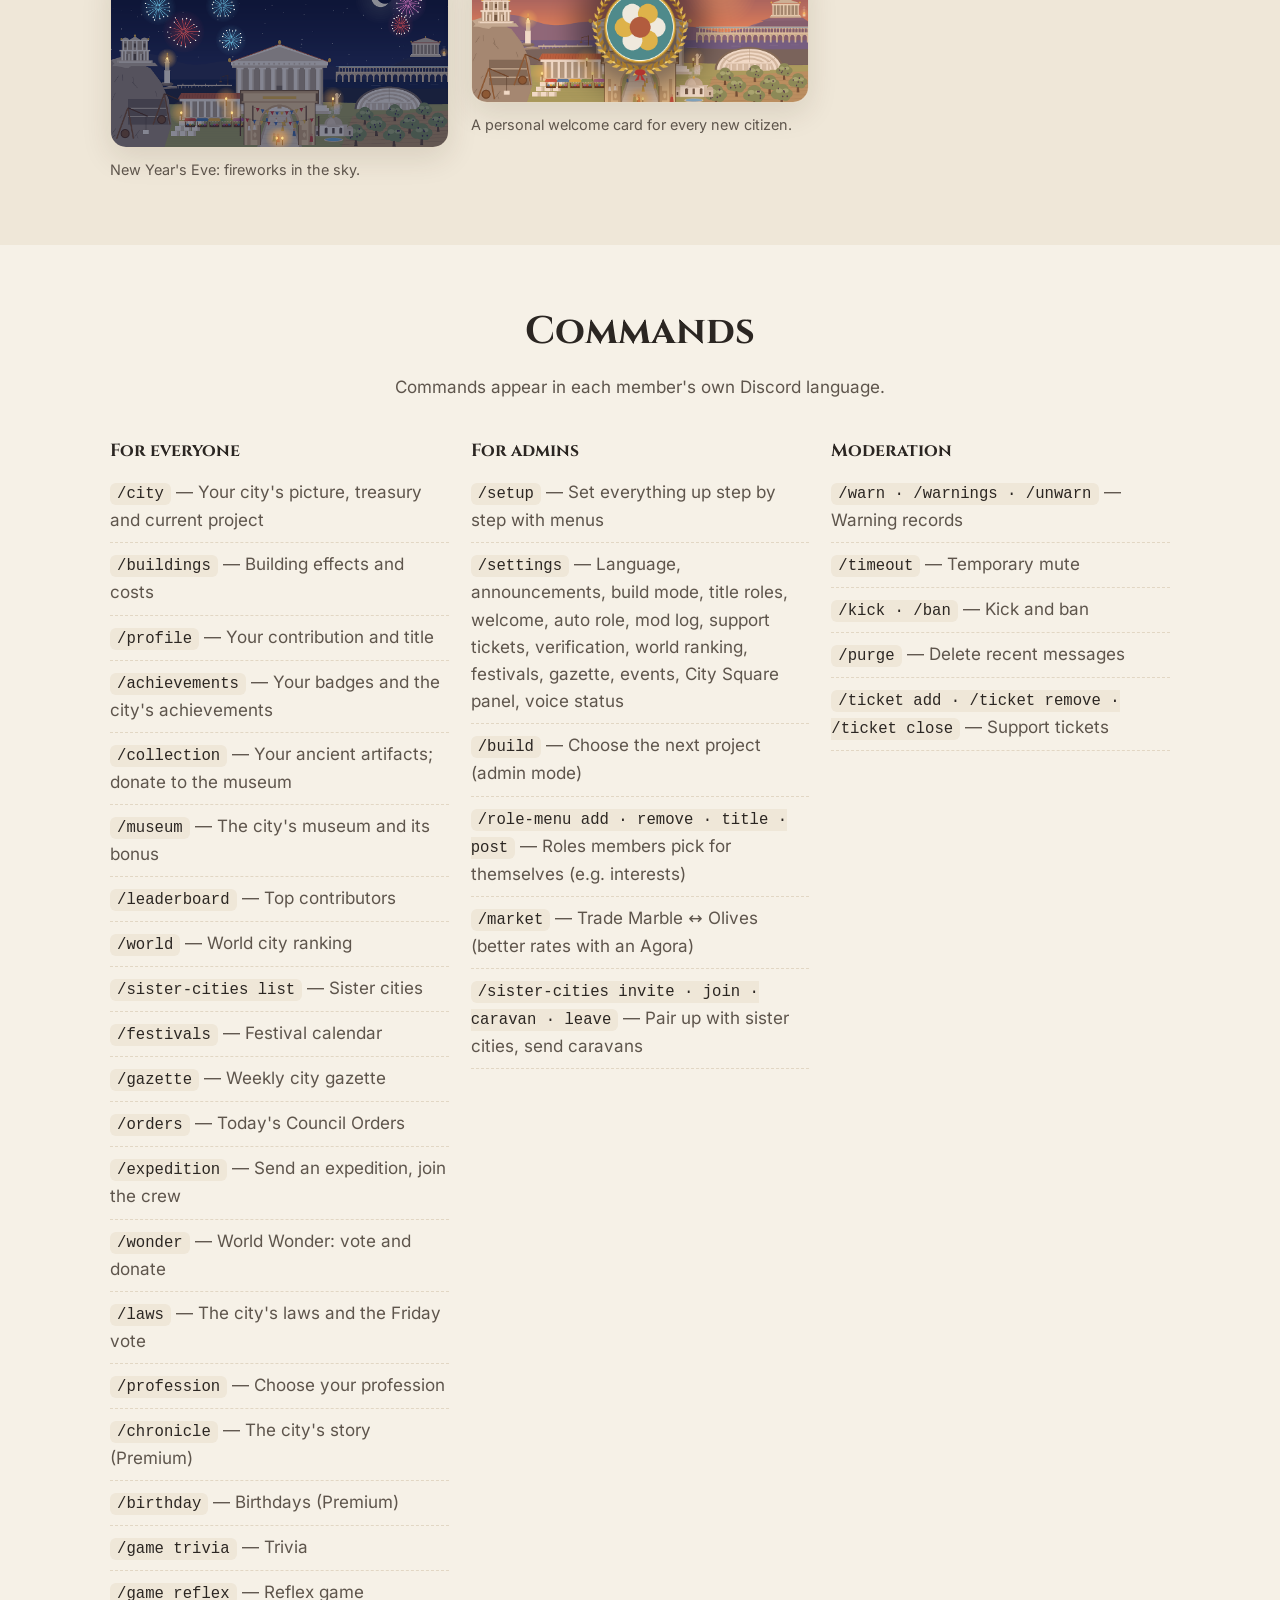
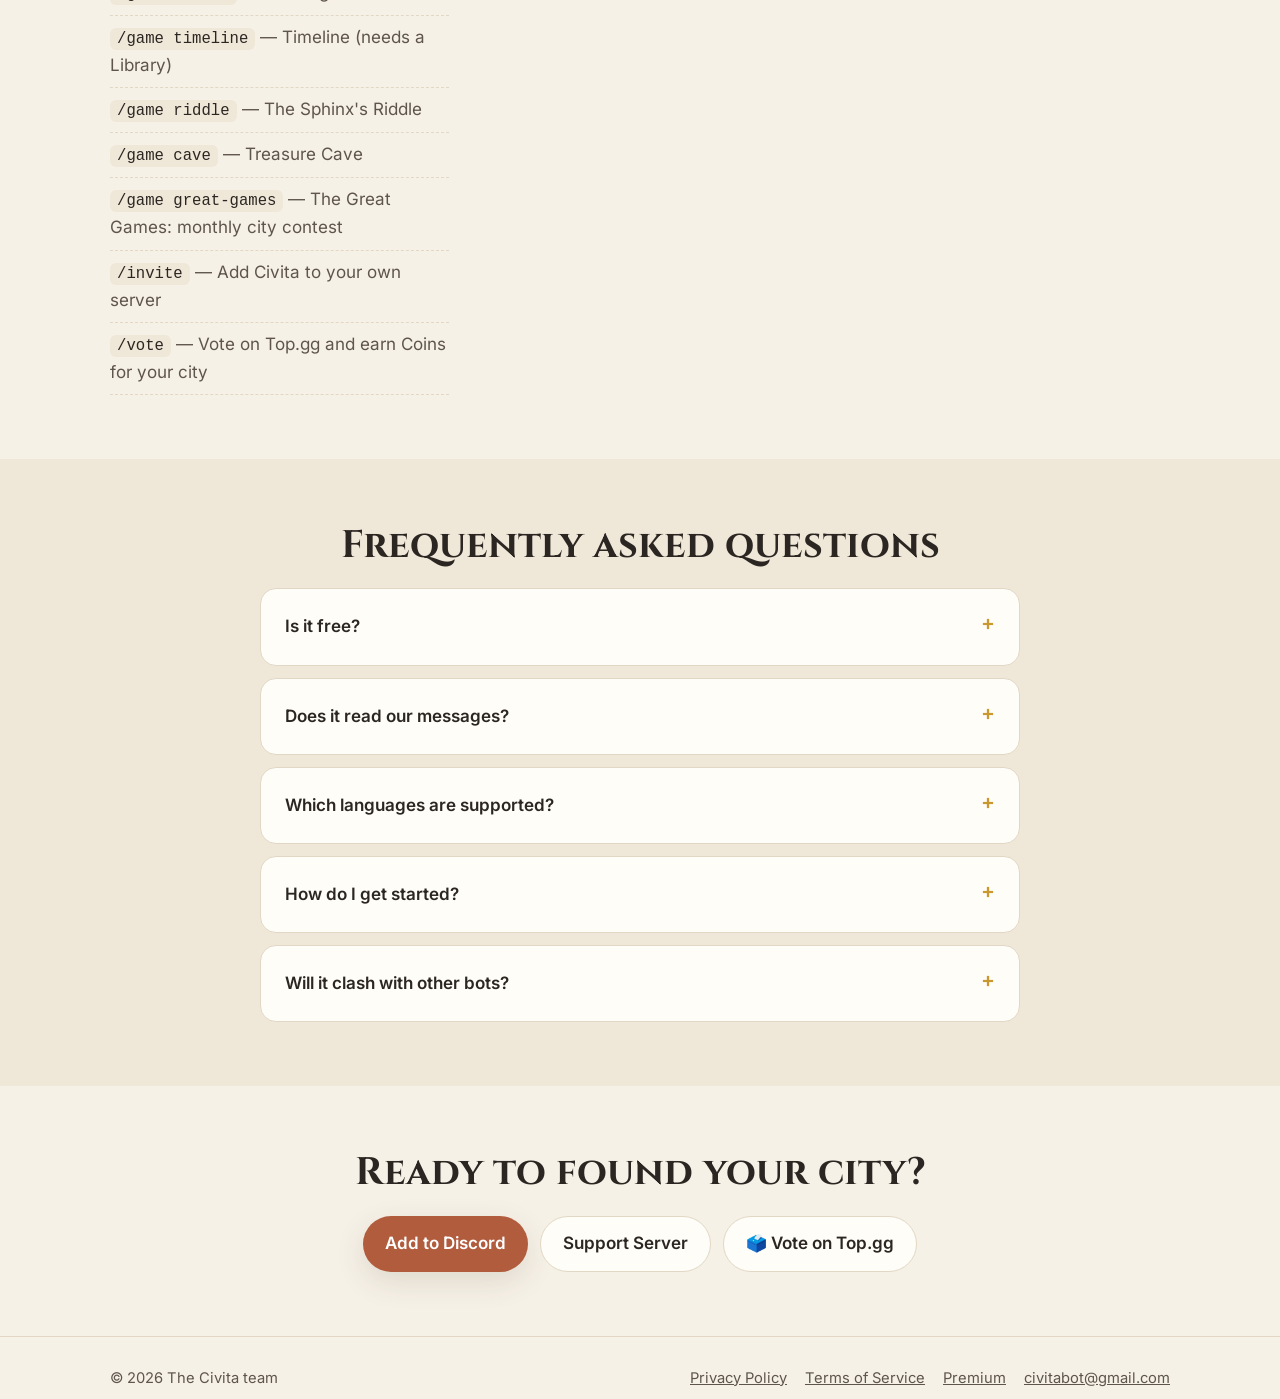
==== commit f66b4718: "Sehir Kanunlari ve Kahin - Kanunlar: her cuma Meclis'te artisi ve eksisi olan kanun oylamasi (Forum " ====
--- a/index.html
+++ b/index.html
@@ -159,6 +159,7 @@
         <div class="feature"><div class="icon">🌟</div><h3 data-i18n="f_wonder_title">Dünya Harikası</h3><p data-i18n="f_wonder_text">Forum büyüyünce vatandaşlar Dev Heykel, Asma Bahçeler ya da Büyük Anıt arasında oylama yapar. Harika herkesin bağışlarıyla beş aşamada yükselir ve şehrin resminde sonsuza dek durur.</p></div>
         <div class="feature"><div class="icon">🏟️</div><h3 data-i18n="f_greatgames_title">Büyük Oyunlar</h3><p data-i18n="f_greatgames_text">Her ayın ilk haftası bütün şehirler mini oyunlarda yarışır. Günde en çok 8 oyun sayılır: kalabalık değil, her gün oynayan kazanır. Dünyada ilk üçe madalya, kardeş şehirler arasında birinciye defne tacı.</p></div>
         <div class="feature"><div class="icon">⚒️</div><h3 data-i18n="f_professions_title">Meslekler ve sergiler</h3><p data-i18n="f_professions_text">Taş ustası, çiftçi, kâşif, ozan ya da rahip olun; her meslek şehre kendi yoluyla katkı yapar. Müzede temalı koleksiyonları tamamlayın, sergiler açın.</p></div>
+        <div class="feature"><div class="icon">⚖️</div><h3 data-i18n="f_laws_title">Kanunlar ve Kâhin</h3><p data-i18n="f_laws_text">Her cuma Meclis artısı ve eksisi olan bir kanunu oylar: daha çok mermer ama daha az zeytin, büyük ödüller ama küçük günlük pay. Her çarşamba Kâhin bilmeceyle konuşur; şehrin çoğunluğu alameti bilirse fırtına zarar vermez, bereket iki katı gelir.</p></div>
         <div class="feature"><div class="icon">👋</div><h3 data-i18n="f_welcome_title">Hoş geldin kartı</h3><p data-i18n="f_welcome_text">Yeni üyeler, sunucunuzun kendi şehrinin üzerinde defne çelengiyle karşılanır.</p></div>
         <div class="feature"><div class="icon">🏛️</div><h3 data-i18n="f_square_title">Şehir Meydanı</h3><p data-i18n="f_square_text">Komut yazmaya gerek yok: kanala sabitlenen düğmeli panelden şehrinizi, profilinizi, günün emirlerini ve başarımlarınızı görün, tek tıkla bilgi yarışması başlatın.</p></div>
         <div class="feature"><div class="icon">🏆</div><h3 data-i18n="f_achievements_title">Başarımlar ve günlük emirler</h3><p data-i18n="f_achievements_text">Üyelere rozetler (bir haftalık seri, arena şampiyonu…), şehre başarımlar. Meclis her gün sunucunun büyüklüğüne göre üç ortak hedef koyar; tamamlayınca hazine dolar.</p></div>
@@ -244,6 +245,6 @@
     </div>
   </footer>
 
-  <script src="app.js?v=2026-11-12c"></script>
+  <script src="app.js?v=2026-11-13"></script>
 </body>
 </html>
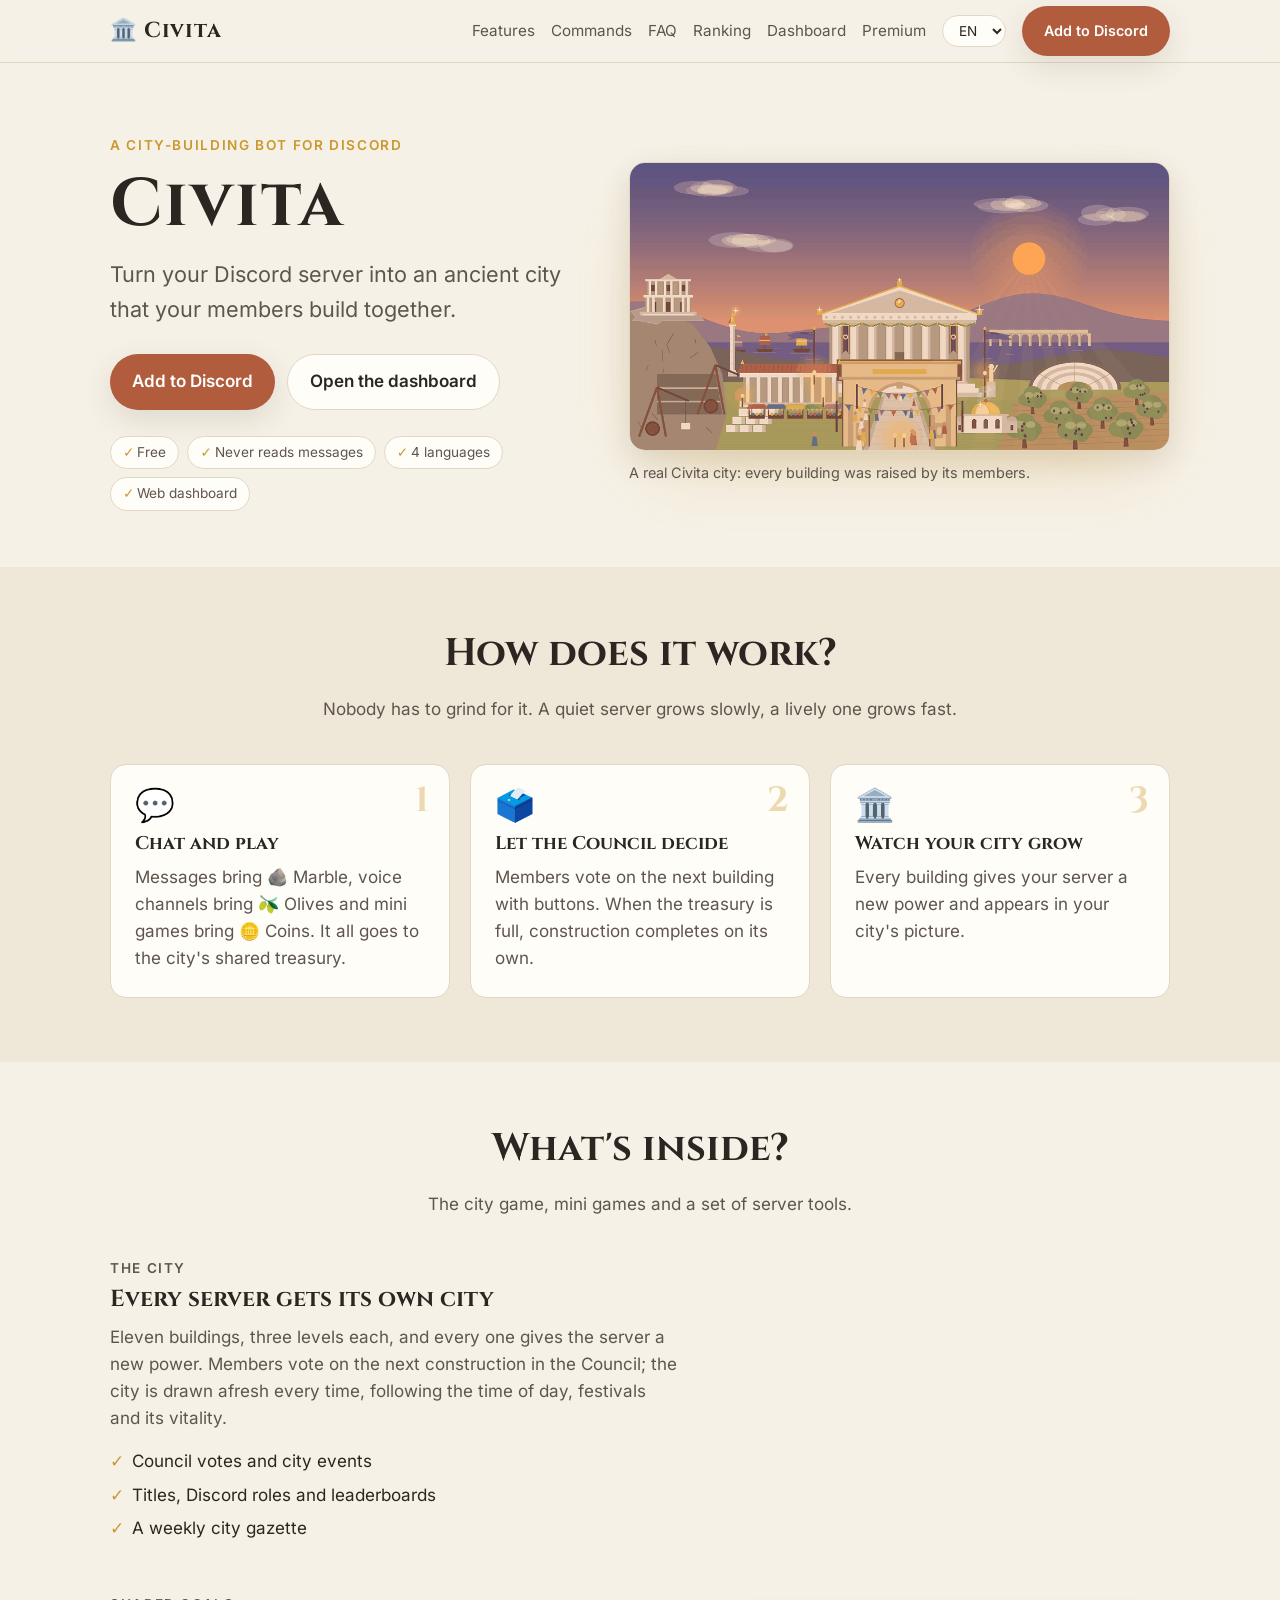
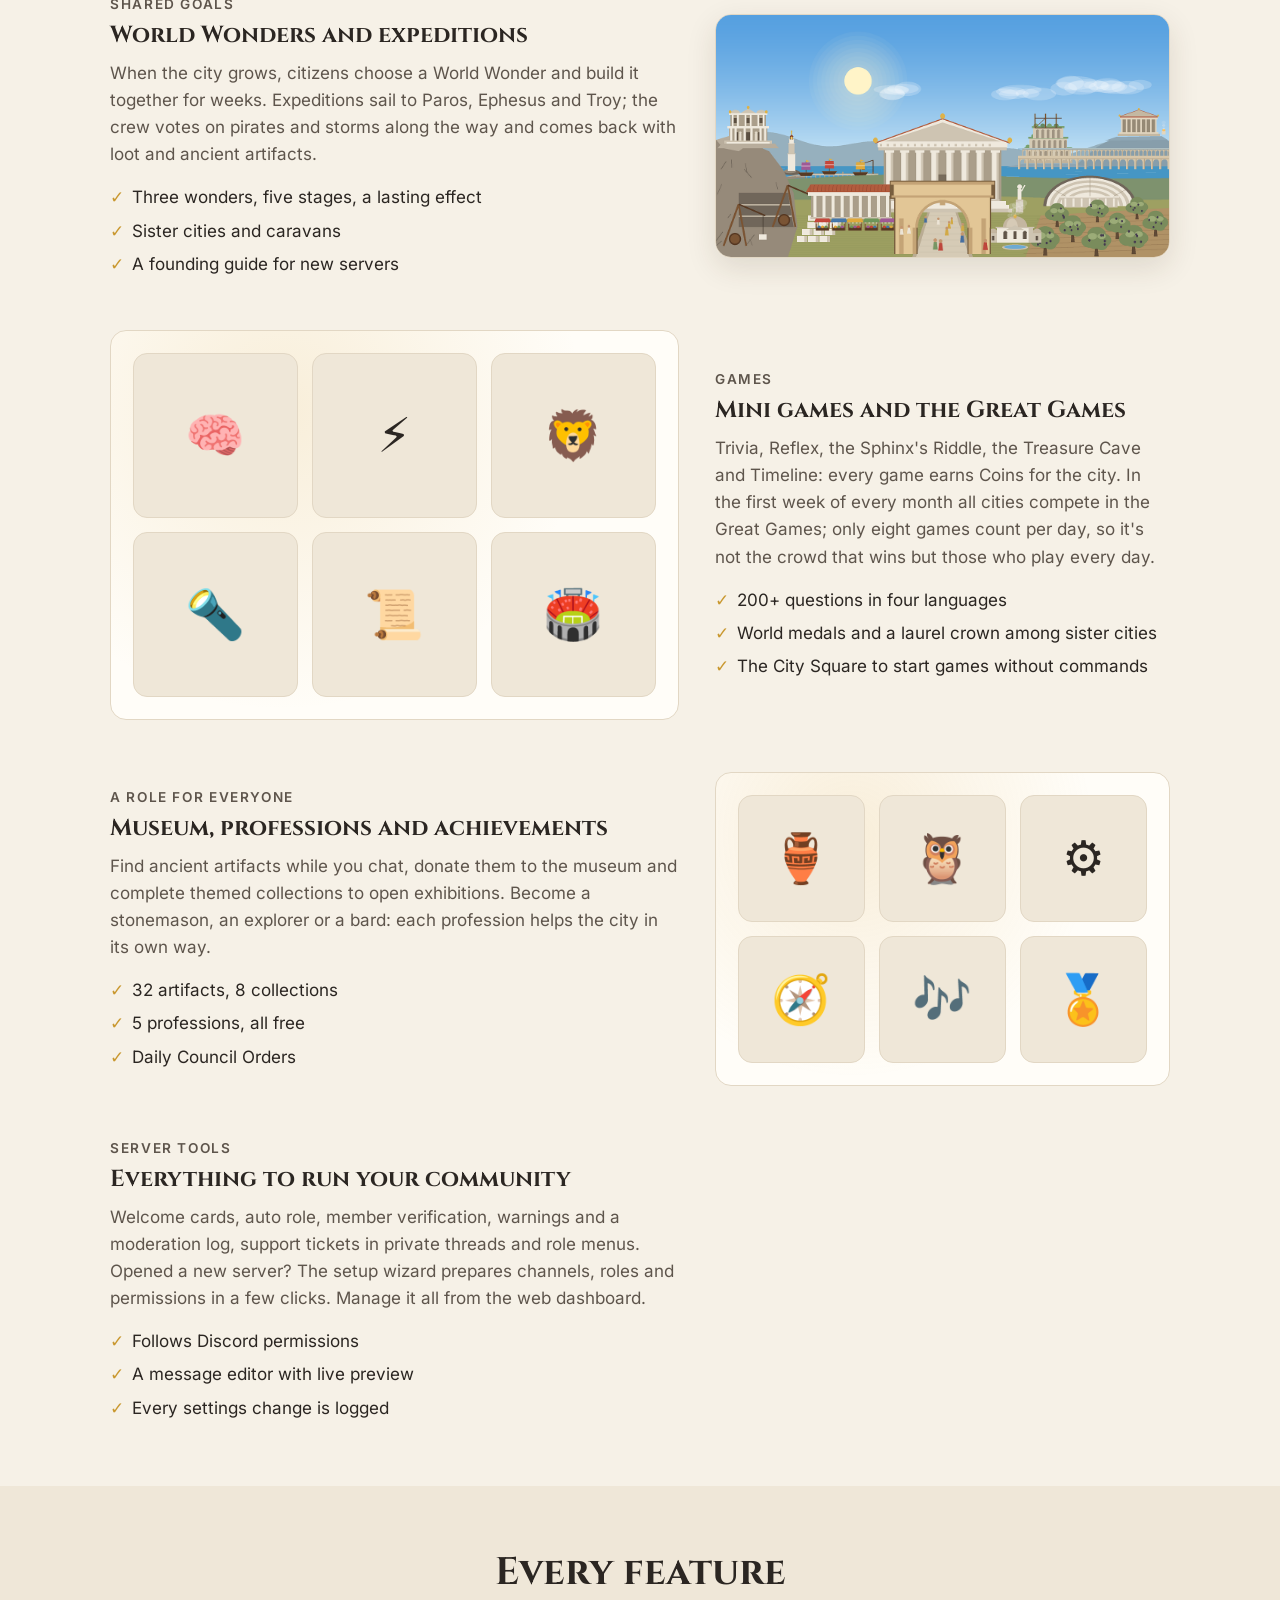
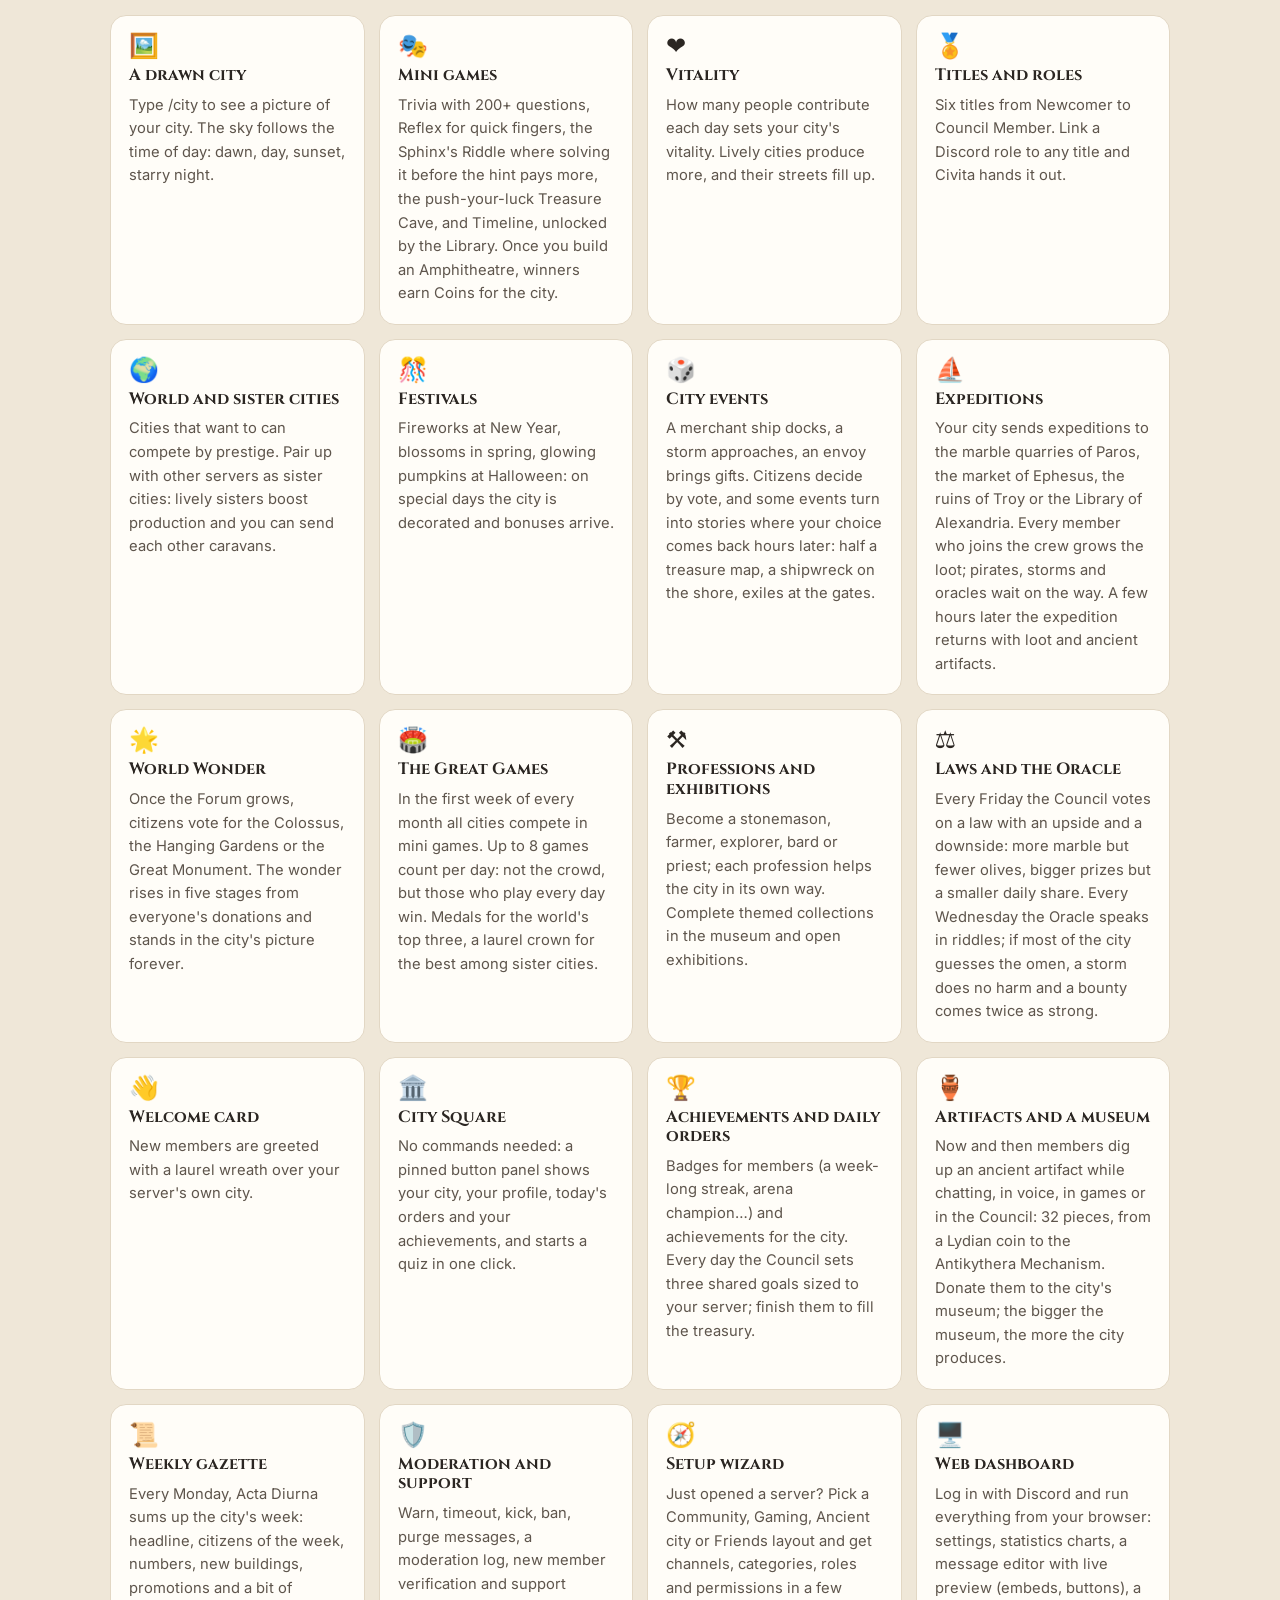
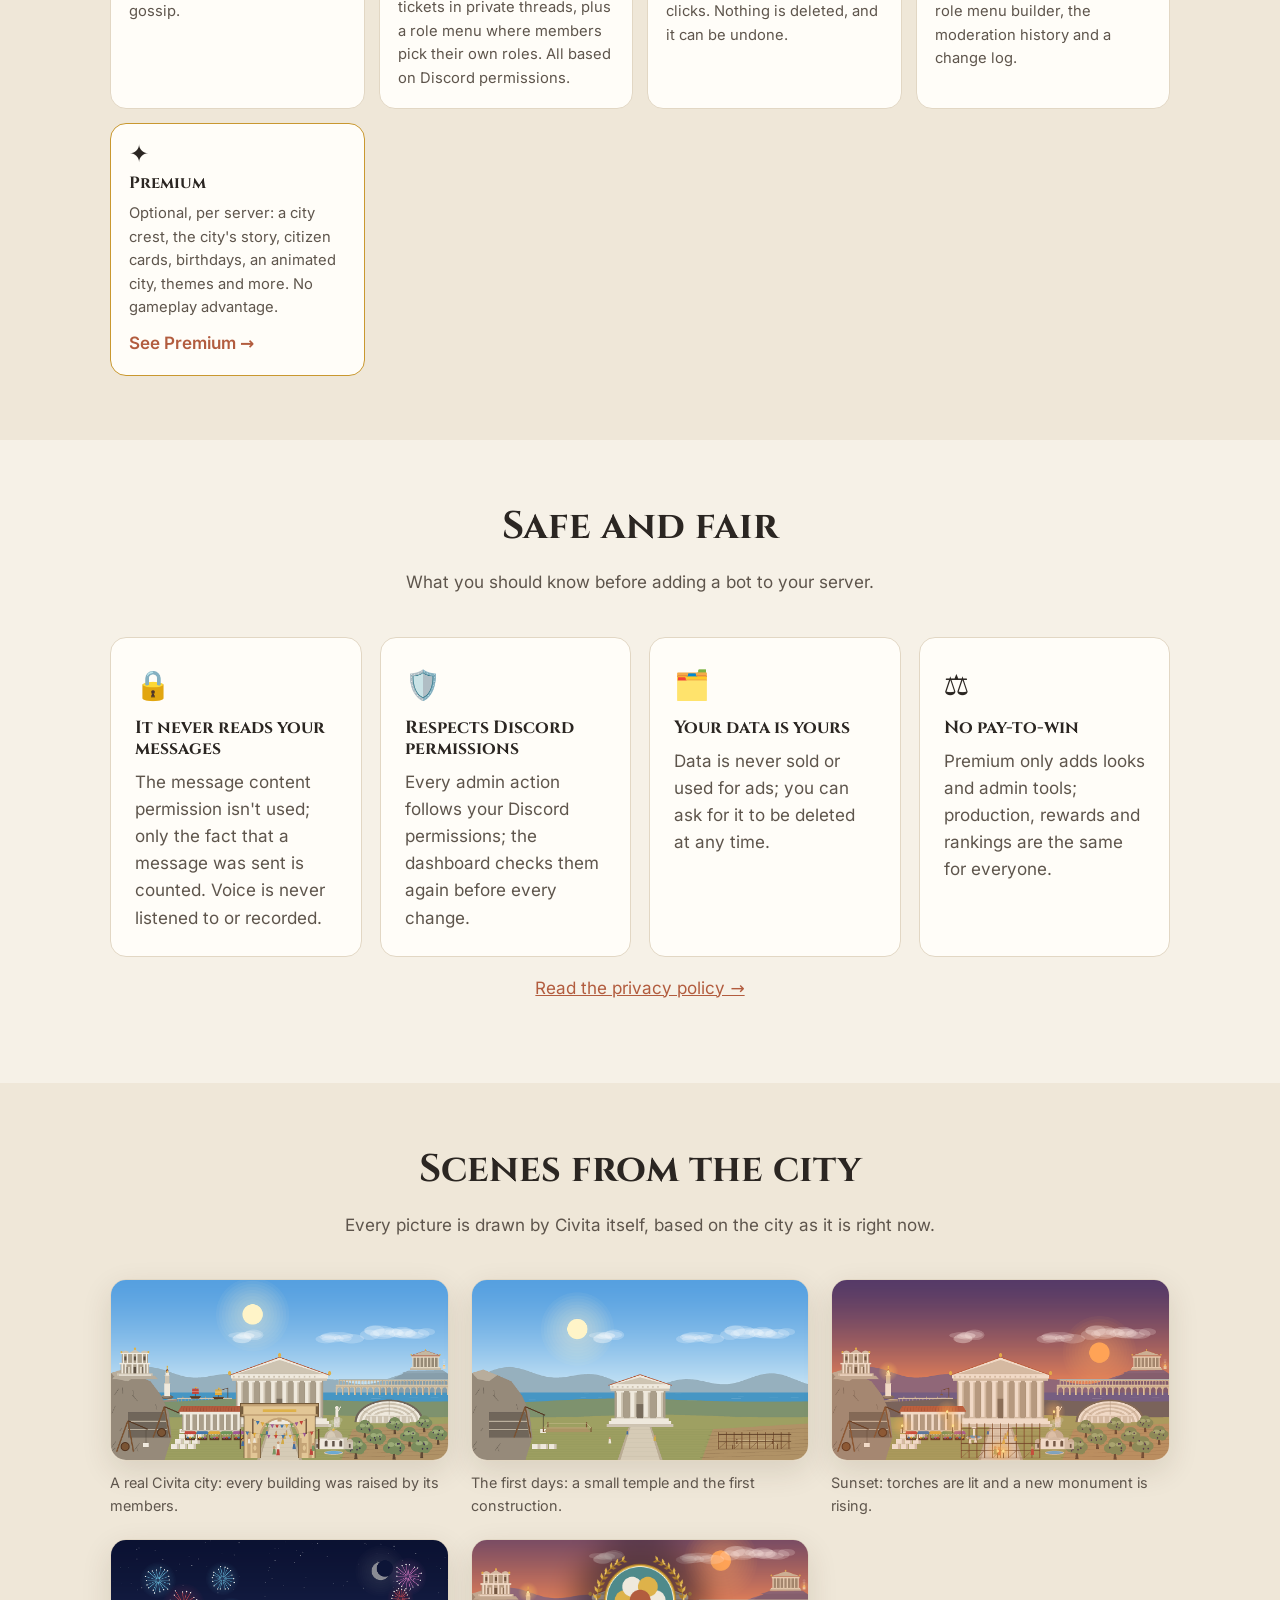
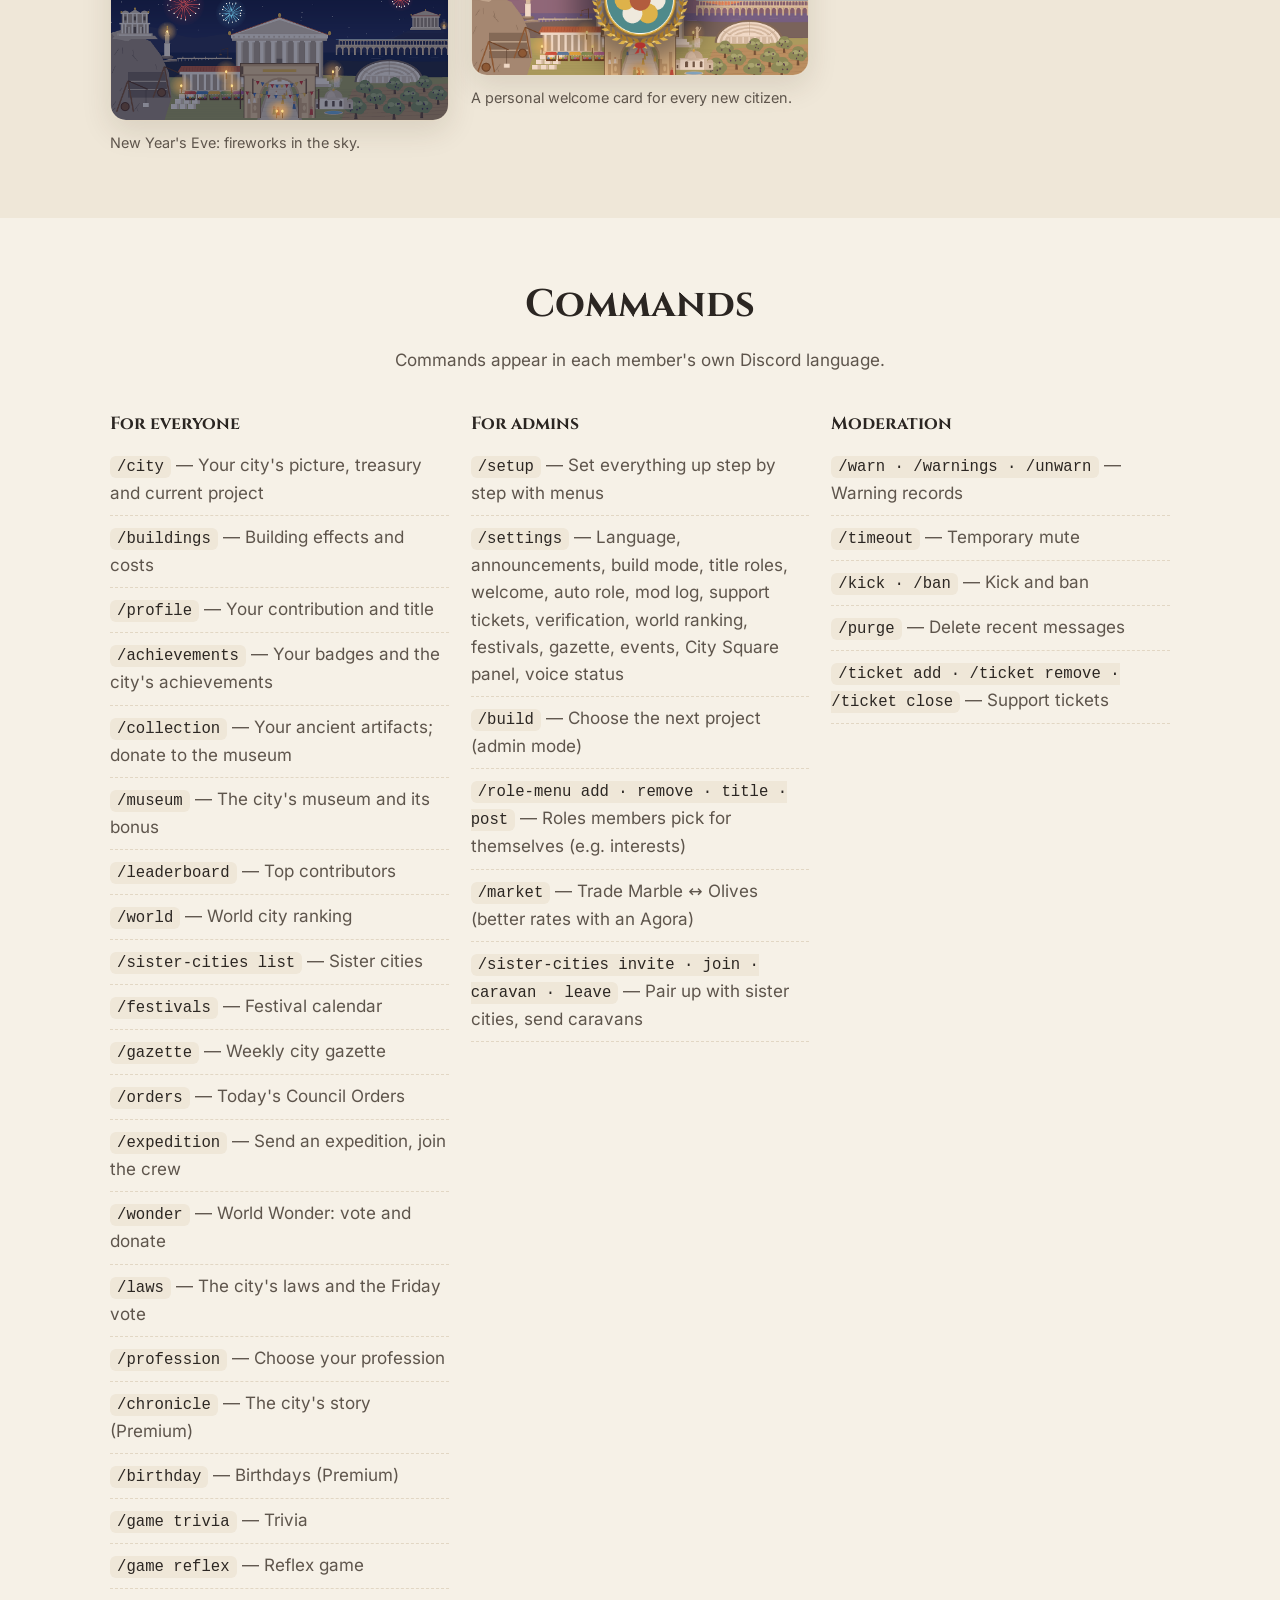
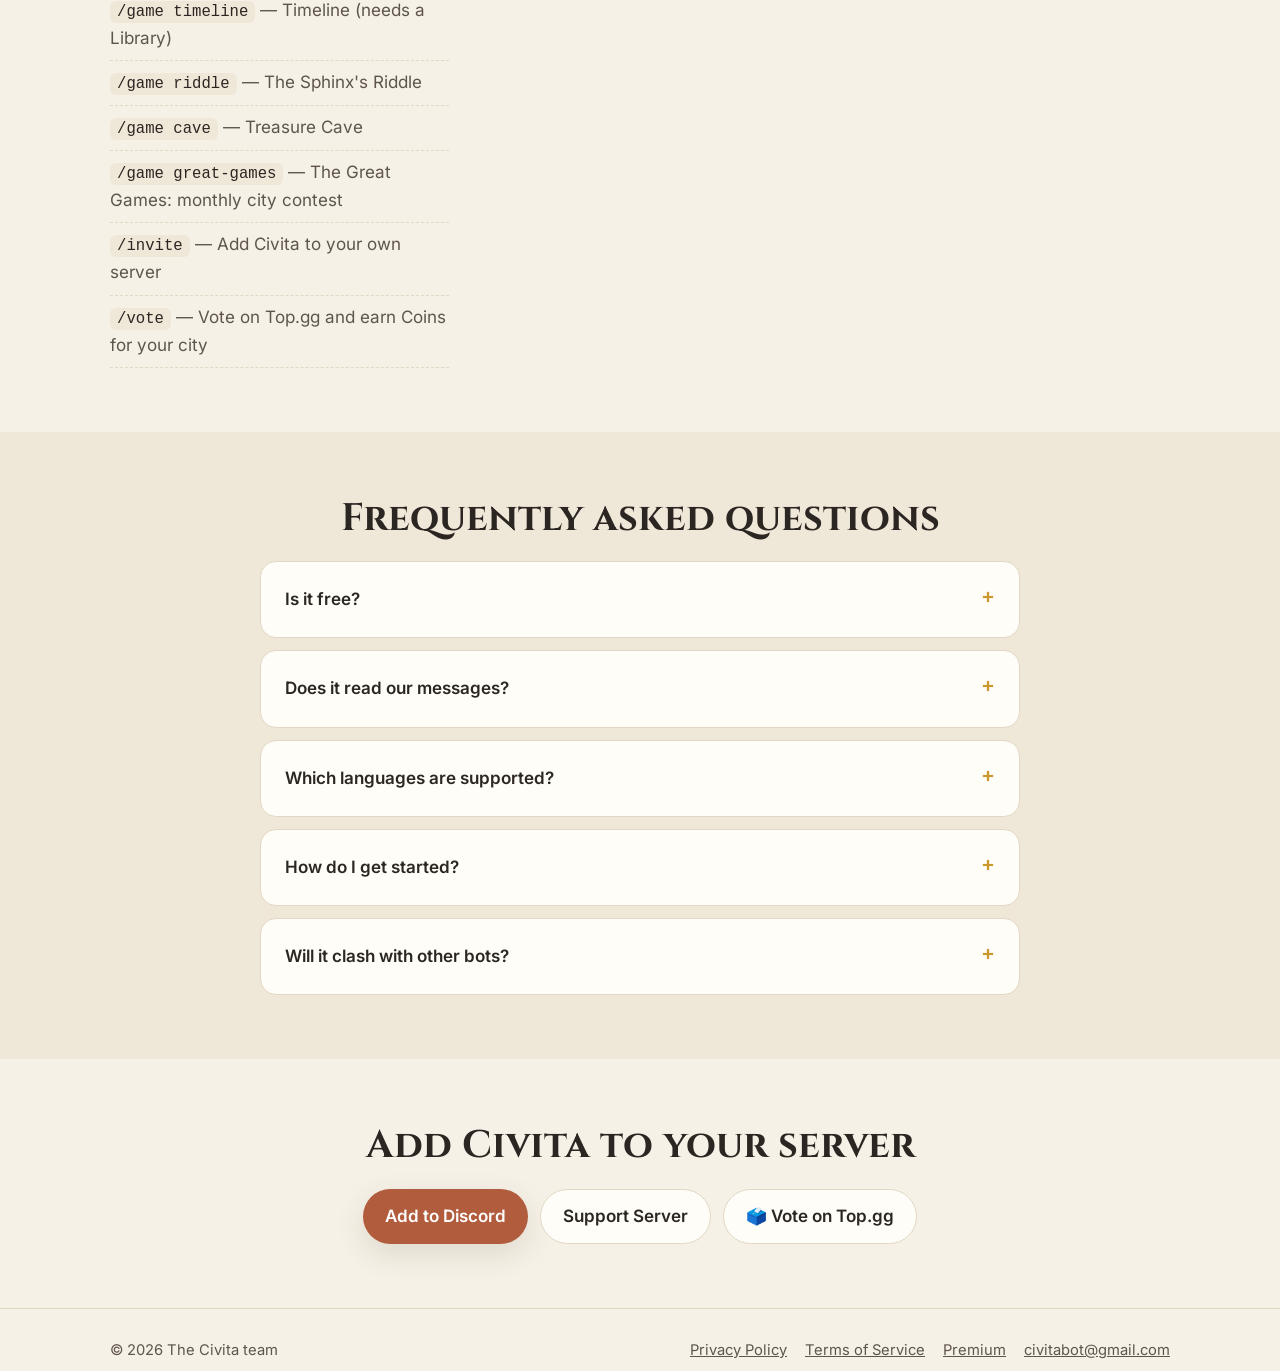
==== commit 0a624f85: "Tanitim metinleri sadelesti: daha dogal dil, emoji ve kalip cumleler azaldi Co-Authored-By: Claude O" ====
--- a/index.html
+++ b/index.html
@@ -3,10 +3,10 @@
 <head>
   <meta charset="utf-8">
   <meta name="viewport" content="width=device-width, initial-scale=1">
-  <title>Civita — Discord sunucunu antik bir kente dönüştür</title>
-  <meta name="description" content="Civita, Discord sunucunu üyelerin birlikte inşa ettiği yaşayan bir antik kente dönüştürür. Sohbet et, oyna, Meclis'te oy ver; şehrin büyüsün.">
-  <meta property="og:title" content="Civita — Sunucunu birlikte inşa edilen bir şehre dönüştür">
-  <meta property="og:description" content="Sohbet et, oyna, Meclis'te oy ver. Binalar yükselsin, şehrin büyüsün.">
+  <title>Civita | Discord sunucunu antik bir kente dönüştür</title>
+  <meta name="description" content="Civita, Discord sunucunu üyelerin birlikte kurduğu antik bir kente dönüştürür. Sohbet ettikçe hazine dolar, sıradaki binayı Meclis oylar.">
+  <meta property="og:title" content="Civita | Sunucunun birlikte kurduğu antik kent">
+  <meta property="og:description" content="Sohbet ettikçe hazine dolar, Meclis oylar, şehir büyür.">
   <meta property="og:image" content="https://civita.kenzai.dev/img/og.png">
   <meta property="og:url" content="https://civita.kenzai.dev/">
   <meta name="twitter:card" content="summary_large_image">
@@ -38,7 +38,7 @@
       <div class="hero-text">
         <p class="eyebrow" data-i18n="hero_eyebrow">Discord için şehir kurma botu</p>
         <h1 lang="en">Civita</h1>
-        <p class="tagline" data-i18n="tagline">Discord sunucunu, üyelerin birlikte inşa ettiği yaşayan bir antik kente dönüştür.</p>
+        <p class="tagline" data-i18n="tagline">Discord sunucunu, üyelerin birlikte kurduğu antik bir kente dönüştür.</p>
         <div class="actions">
           <a class="btn btn-primary invite" href="#" data-i18n="add">Sunucuna Ekle</a>
           <a class="btn btn-ghost" href="https://civita-panel.kenzai.dev" data-i18n="hero_panel">Paneli aç</a>
@@ -60,11 +60,11 @@
   <section class="alt">
     <div class="wrap">
       <h2 class="section-title" data-i18n="how_title">Nasıl çalışır?</h2>
-      <p class="section-lead" data-i18n="how_lead">Kimse ek bir şey yapmak zorunda değil: sunucunuz ne kadar canlıysa şehriniz o kadar hızlı büyür.</p>
+      <p class="section-lead" data-i18n="how_lead">Kimsenin ekstra uğraşması gerekmez. Sessiz bir sunucu yavaş, hareketli bir sunucu hızlı büyür.</p>
       <div class="steps">
         <div class="step"><div class="step-no">1</div><div class="icon">💬</div><h3 data-i18n="step1_title">Sohbet edin, oynayın</h3><p data-i18n="step1_text">Mesajlar 🪨 Mermer, sesli kanallar 🫒 Zeytin, mini oyunlar 🪙 Sikke kazandırır. Hepsi şehrin ortak hazinesine gider.</p></div>
         <div class="step"><div class="step-no">2</div><div class="icon">🗳️</div><h3 data-i18n="step2_title">Meclis karar versin</h3><p data-i18n="step2_text">Sıradaki binayı üyeler butonlarla oylar. Hazine dolunca inşaat kendiliğinden tamamlanır.</p></div>
-        <div class="step"><div class="step-no">3</div><div class="icon">🏛️</div><h3 data-i18n="step3_title">Şehriniz büyüsün</h3><p data-i18n="step3_text">Her bina sunucuya yeni bir güç kazandırır ve şehrin resminde görünür. Her şehir birbirinden farklıdır.</p></div>
+        <div class="step"><div class="step-no">3</div><div class="icon">🏛️</div><h3 data-i18n="step3_title">Şehriniz büyüsün</h3><p data-i18n="step3_text">Her bina sunucuya yeni bir güç kazandırır ve şehrin resminde görünür.</p></div>
       </div>
     </div>
   </section>
@@ -72,13 +72,13 @@
   <section id="features">
     <div class="wrap">
       <h2 class="section-title" data-i18n="features_title">Neler var?</h2>
-      <p class="section-lead" data-i18n="features_lead">Bir şehir oyunu, eğlenceli mini oyunlar ve ihtiyacınız olan sunucu araçları, tek botta.</p>
+      <p class="section-lead" data-i18n="features_lead">Şehir oyunu, mini oyunlar ve sunucu araçları.</p>
 
       <div class="showcase">
         <div>
           <p class="eyebrow" data-i18n="sp1_eyebrow">Şehir</p>
           <h3 data-i18n="sp1_title">Her sunucunun kendi şehri</h3>
-          <p data-i18n="sp1_text">On bir bina, üç seviye ve her biri sunucuya yeni bir güç. Meclis'te üyeler sıradaki inşaatı oylar; şehir, gökyüzü saatine, festivallere ve canlılığına göre her seferinde yeniden çizilir. Hiçbir şehir diğerine benzemez.</p>
+          <p data-i18n="sp1_text">On bir bina, üç seviye ve her biri sunucuya yeni bir güç. Meclis'te üyeler sıradaki inşaatı oylar; şehir, gökyüzü saatine, festivallere ve canlılığına göre her seferinde yeniden çizilir.</p>
           <ul class="ticks">
             <li data-i18n="sp1_a">Meclis oylamaları ve şehir olayları</li>
             <li data-i18n="sp1_b">Unvanlar, Discord rolleri ve sıralamalar</li>
@@ -120,7 +120,7 @@
         <div>
           <p class="eyebrow" data-i18n="sp4_eyebrow">Herkese bir rol</p>
           <h3 data-i18n="sp4_title">Müze, meslekler ve başarımlar</h3>
-          <p data-i18n="sp4_text">Sohbet ederken antik eserler bulun, müzeye bağışlayın ve temalı koleksiyonları tamamlayıp sergiler açın. Taş ustası, kâşif ya da ozan olun: her meslek şehre kendi yoluyla katkı yapar. Rozetler ve şehir başarımları her emeği görünür kılar.</p>
+          <p data-i18n="sp4_text">Sohbet ederken antik eserler bulun, müzeye bağışlayın ve temalı koleksiyonları tamamlayıp sergiler açın. Taş ustası, kâşif ya da ozan olun: her meslek şehre kendi yoluyla katkı yapar.</p>
           <ul class="ticks">
             <li data-i18n="sp4_a">32 eser, 8 koleksiyon</li>
             <li data-i18n="sp4_b">5 meslek, hepsi ücretsiz</li>
@@ -176,7 +176,7 @@
   <section id="trust">
     <div class="wrap">
       <h2 class="section-title" data-i18n="trust_title">Güvenli ve adil</h2>
-      <p class="section-lead" data-i18n="trust_lead">Civita, topluluğunuzun güvenini ilk günden ciddiye alır.</p>
+      <p class="section-lead" data-i18n="trust_lead">Bir botu sunucuna eklemeden önce bilmen gerekenler.</p>
       <div class="trust">
         <div class="trust-item"><div class="icon">🔒</div><h3 data-i18n="t1_title">Mesajlarınızı okumaz</h3><p data-i18n="t1_text">Mesaj içeriği izni kullanılmaz; yalnızca bir mesajın yazıldığı sayılır. Ses dinlenmez, kaydedilmez.</p></div>
         <div class="trust-item"><div class="icon">🛡️</div><h3 data-i18n="t2_title">Discord izinlerine saygı</h3><p data-i18n="t2_text">Her yönetim işi Discord'daki yetkinize göre çalışır; panel her değişiklikten önce izninizi yeniden kontrol eder.</p></div>
@@ -224,7 +224,7 @@
 
   <section class="cta">
     <div class="wrap">
-      <h2 class="section-title" data-i18n="cta_title">Şehrinizi kurmaya hazır mısınız?</h2>
+      <h2 class="section-title" data-i18n="cta_title">Civita'yı sunucuna ekle</h2>
       <div class="actions">
         <a class="btn btn-primary invite" href="#" data-i18n="add">Sunucuna Ekle</a>
         <a class="btn btn-ghost support" href="#" data-i18n="support">Destek Sunucusu</a>
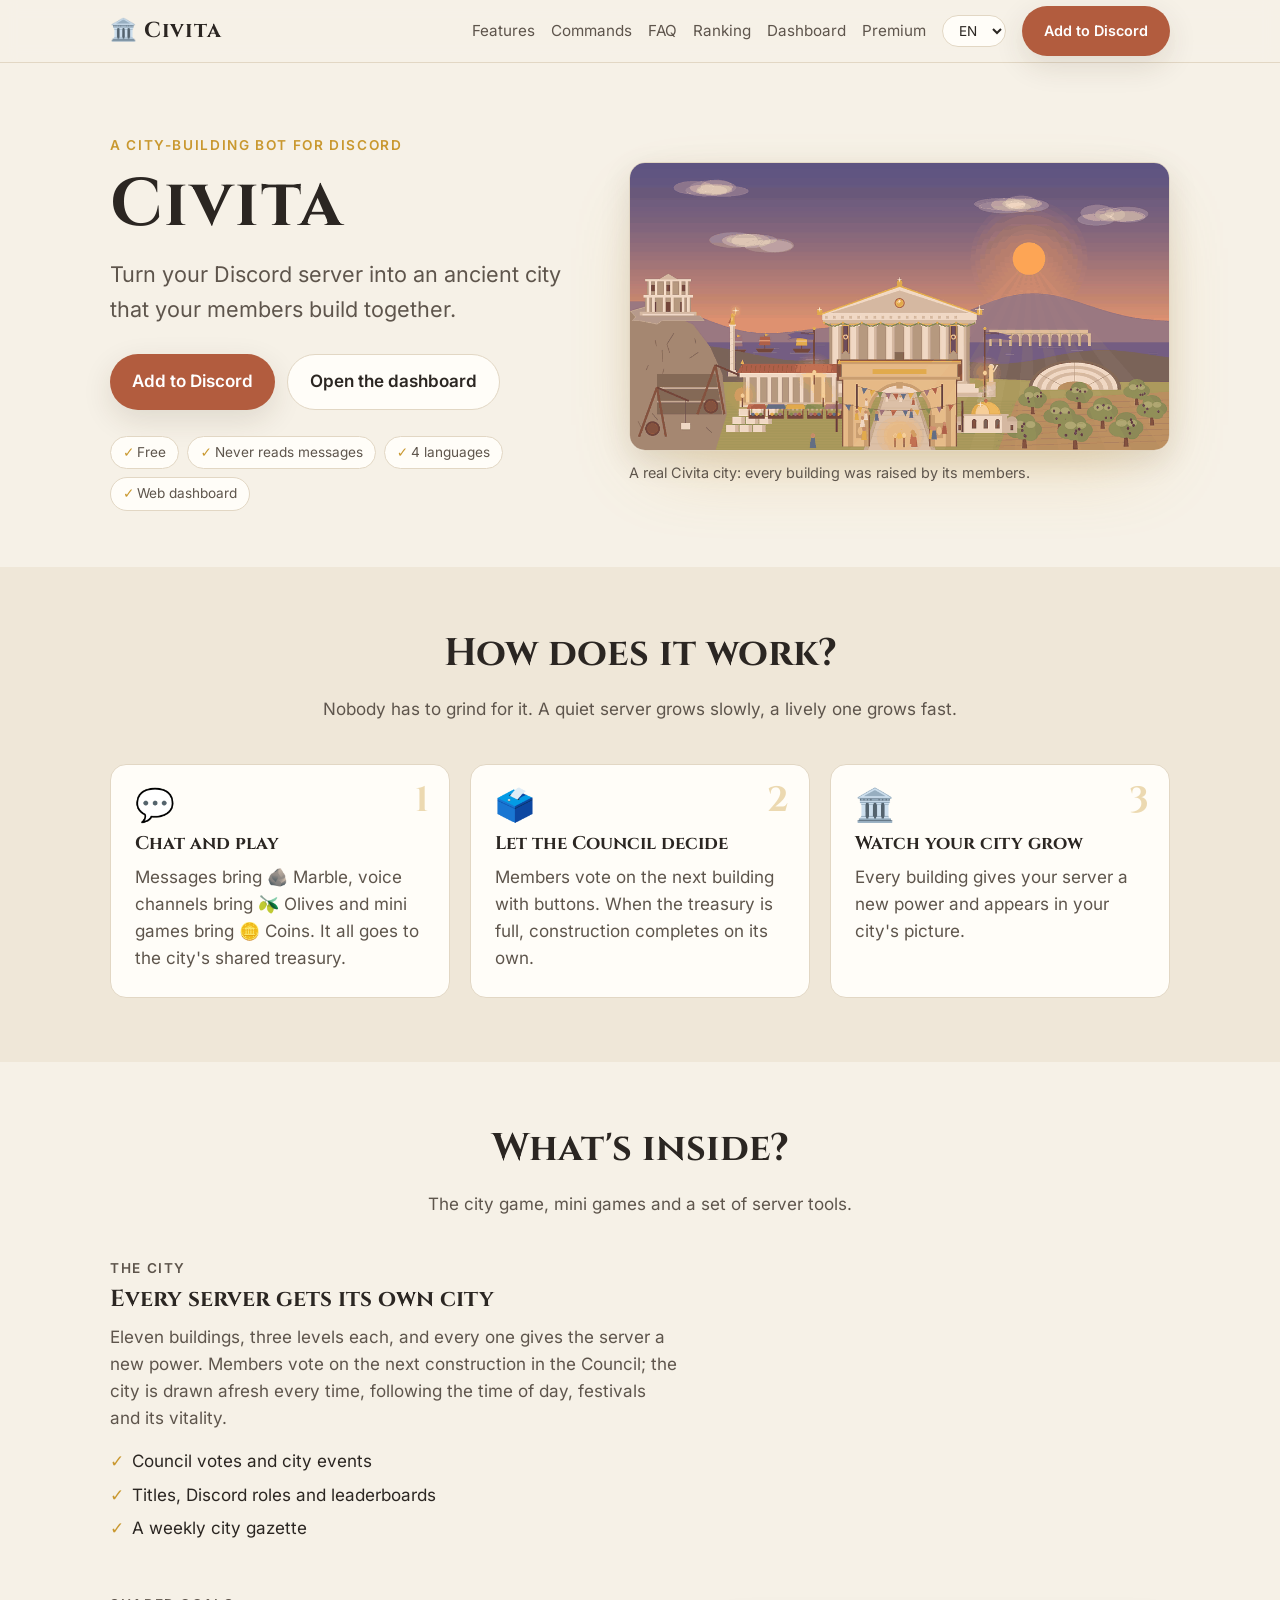
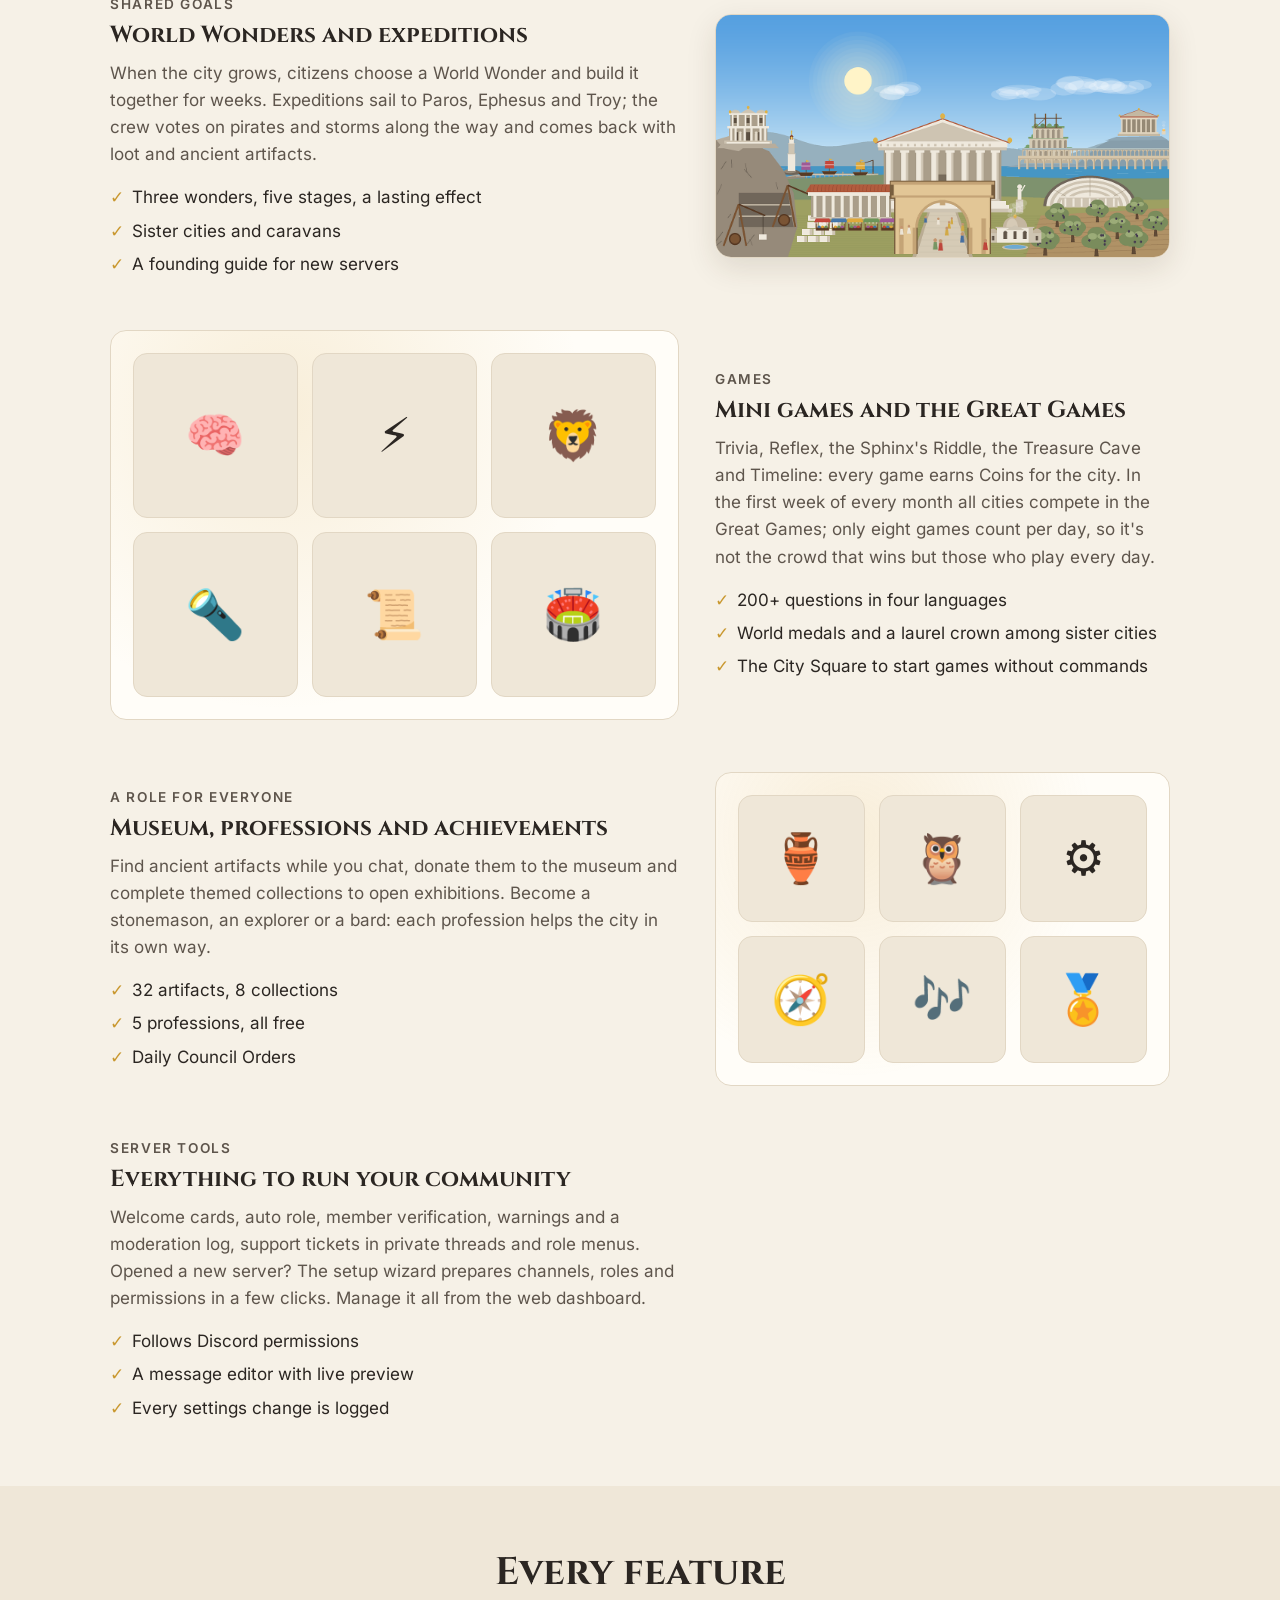
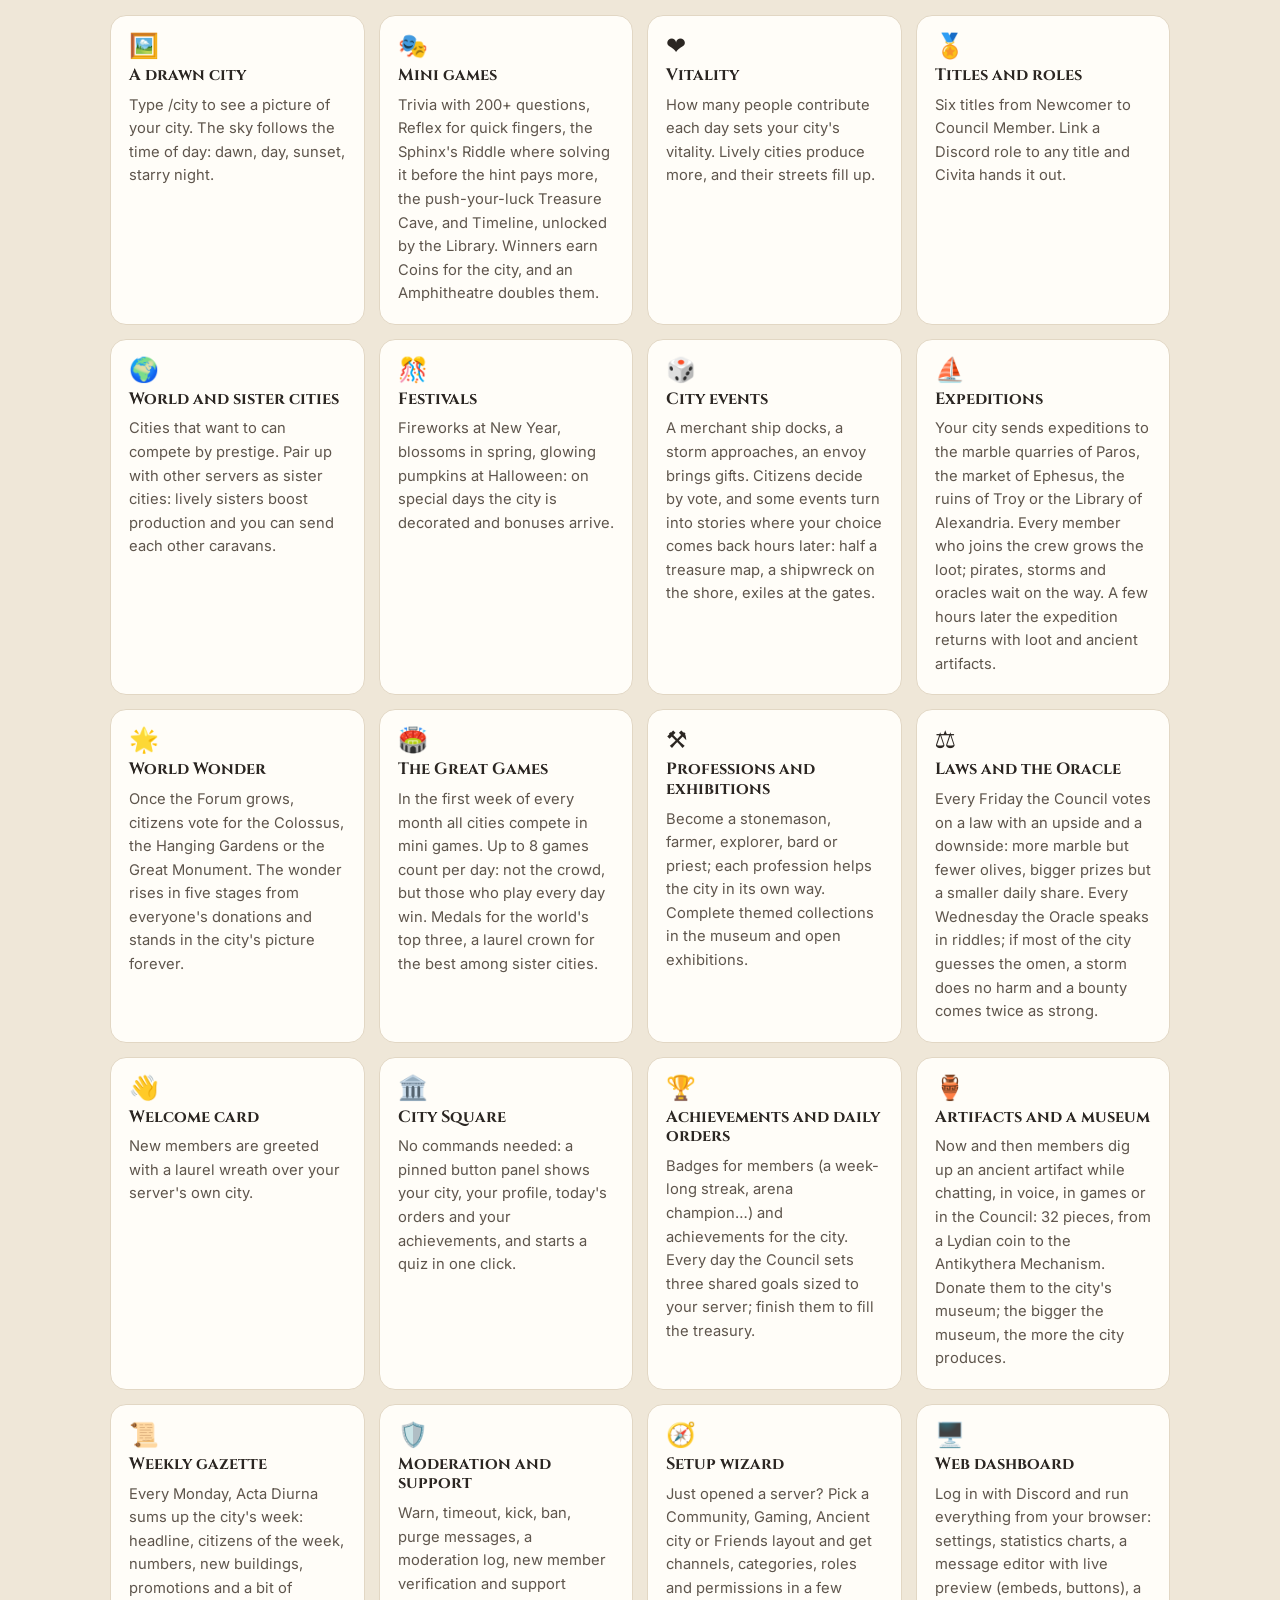
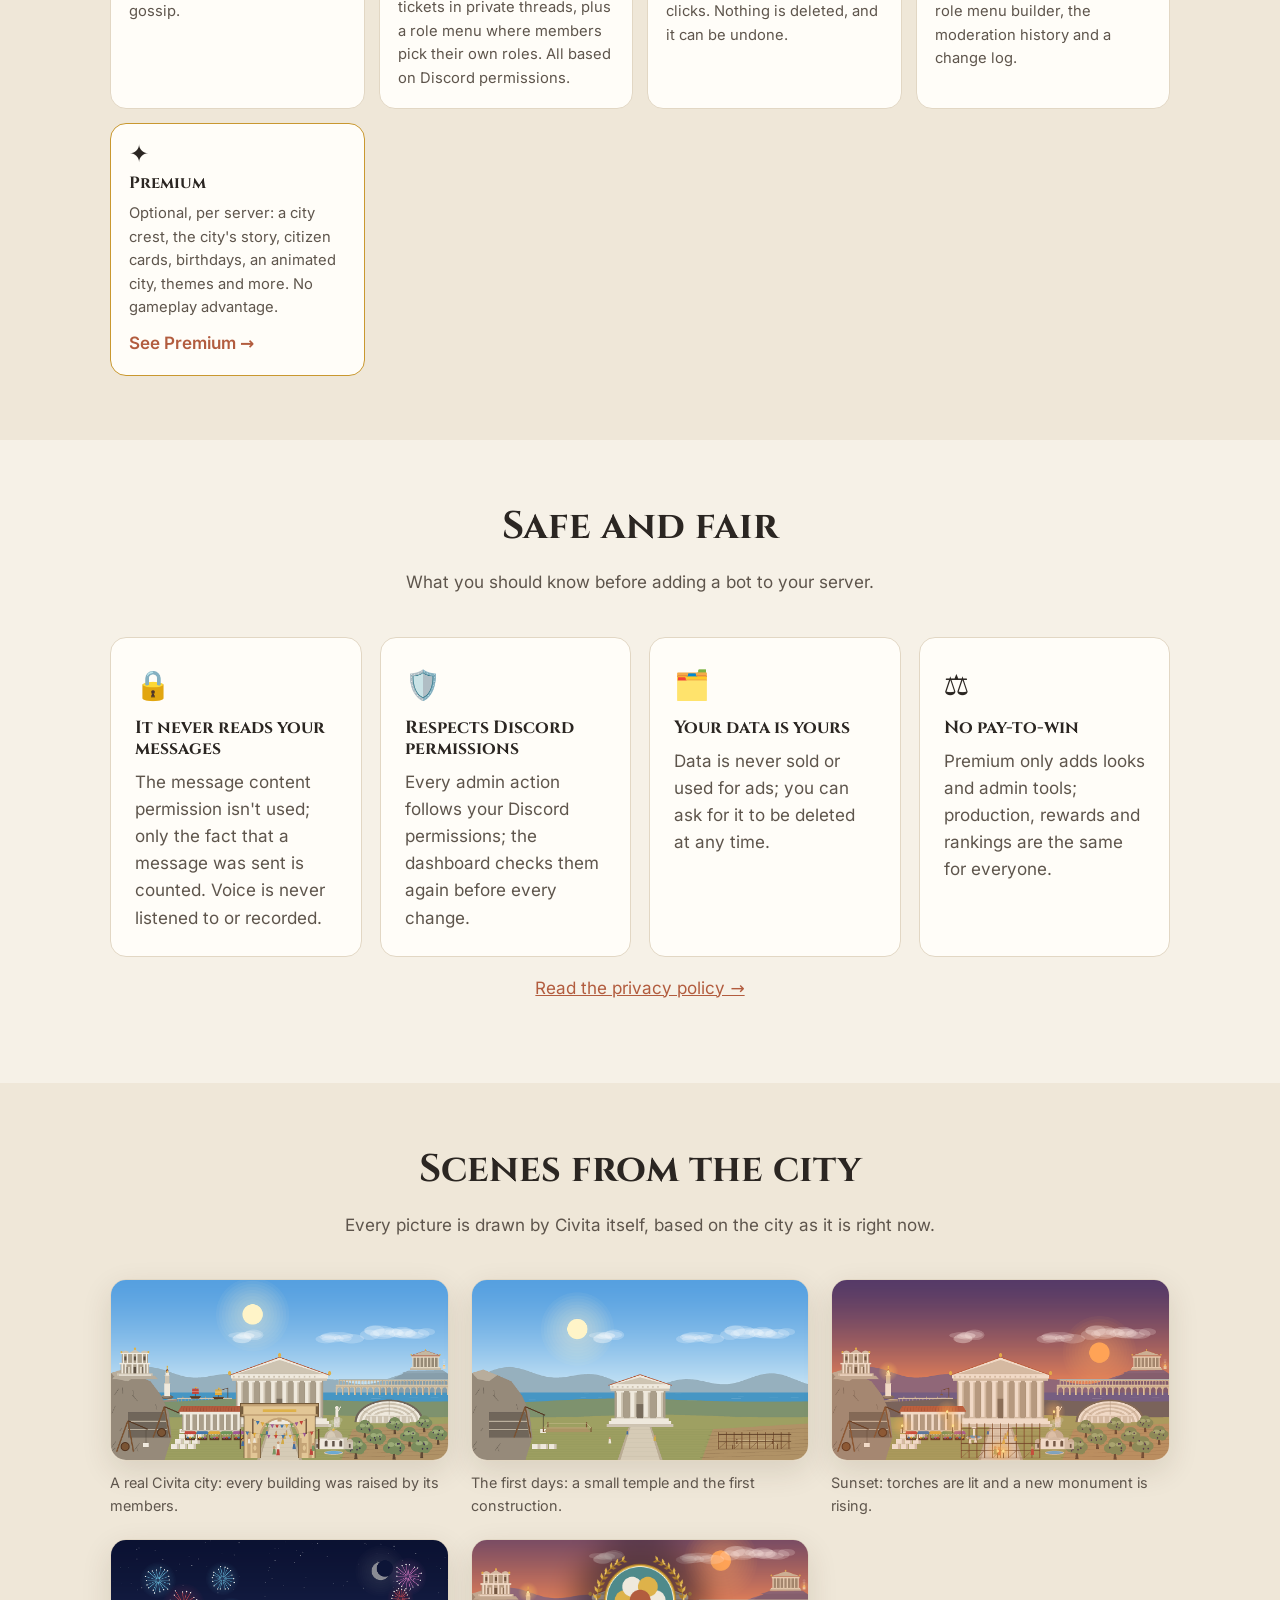
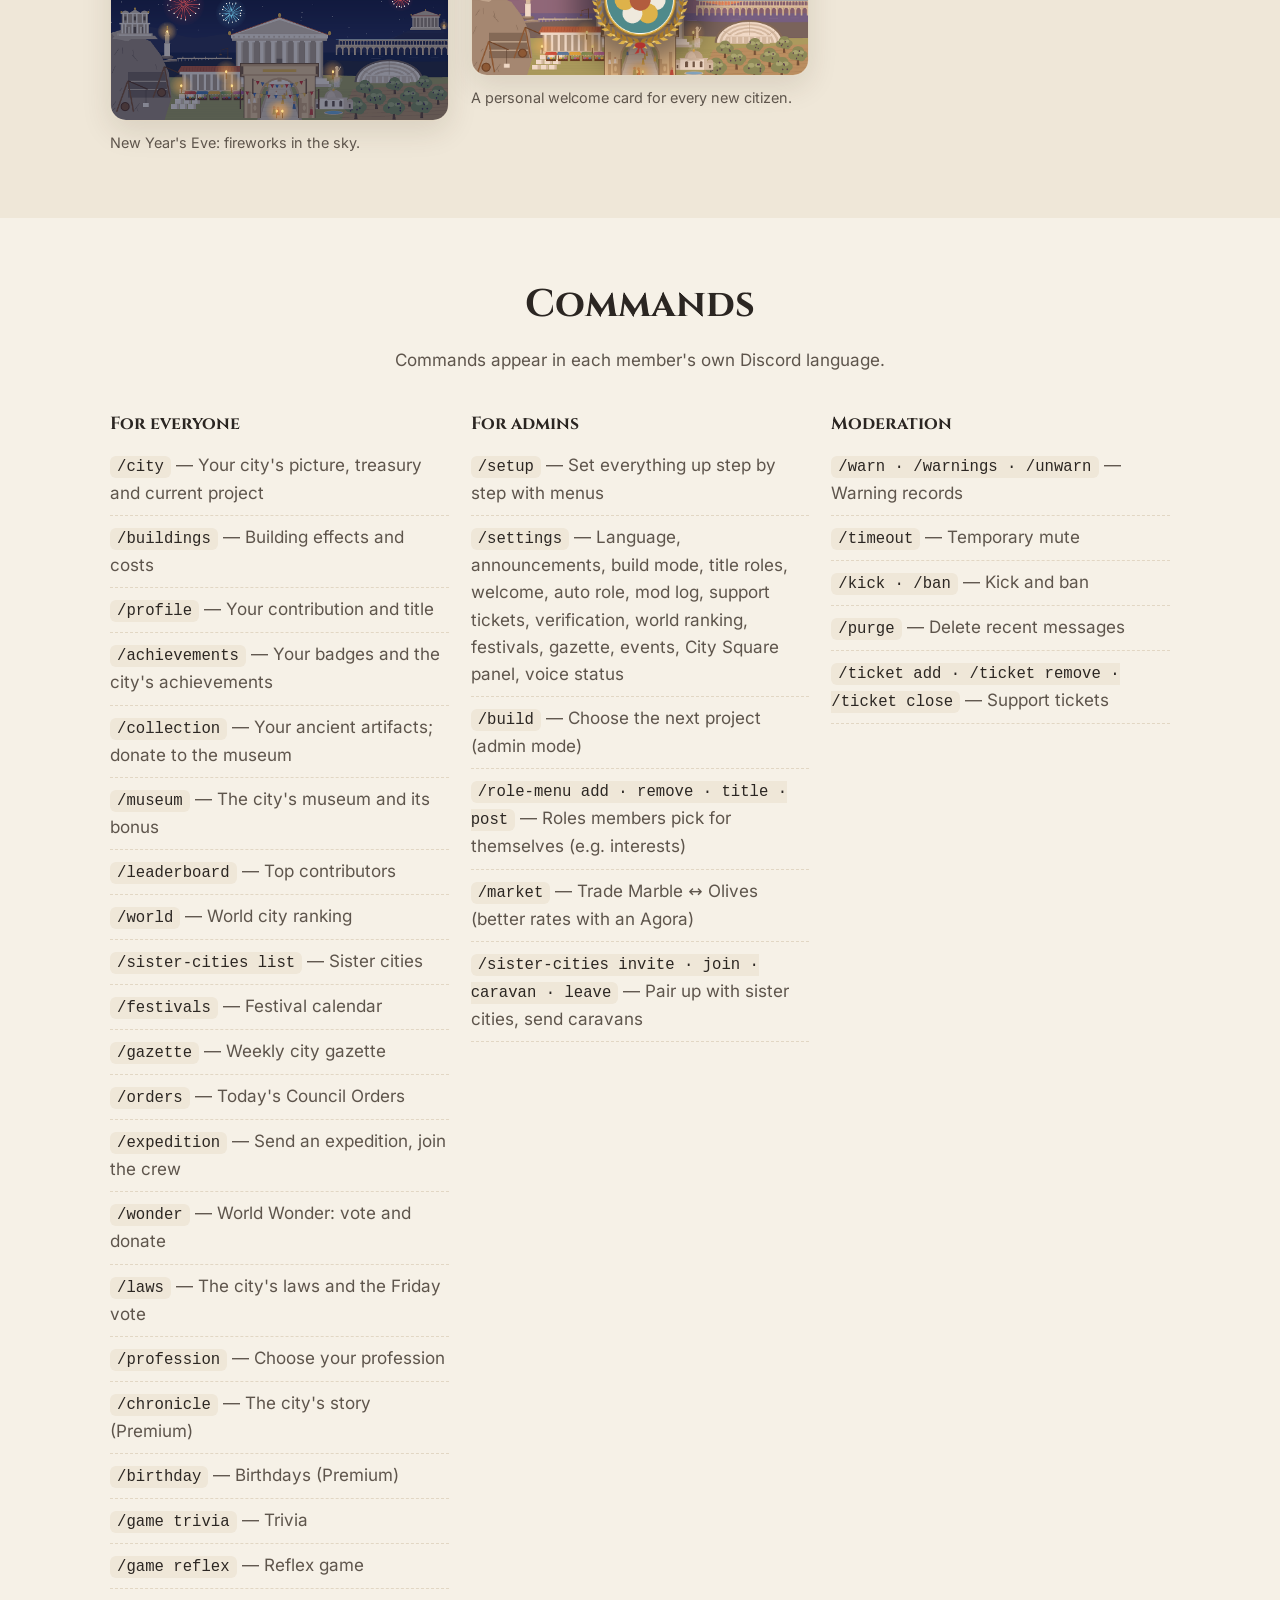
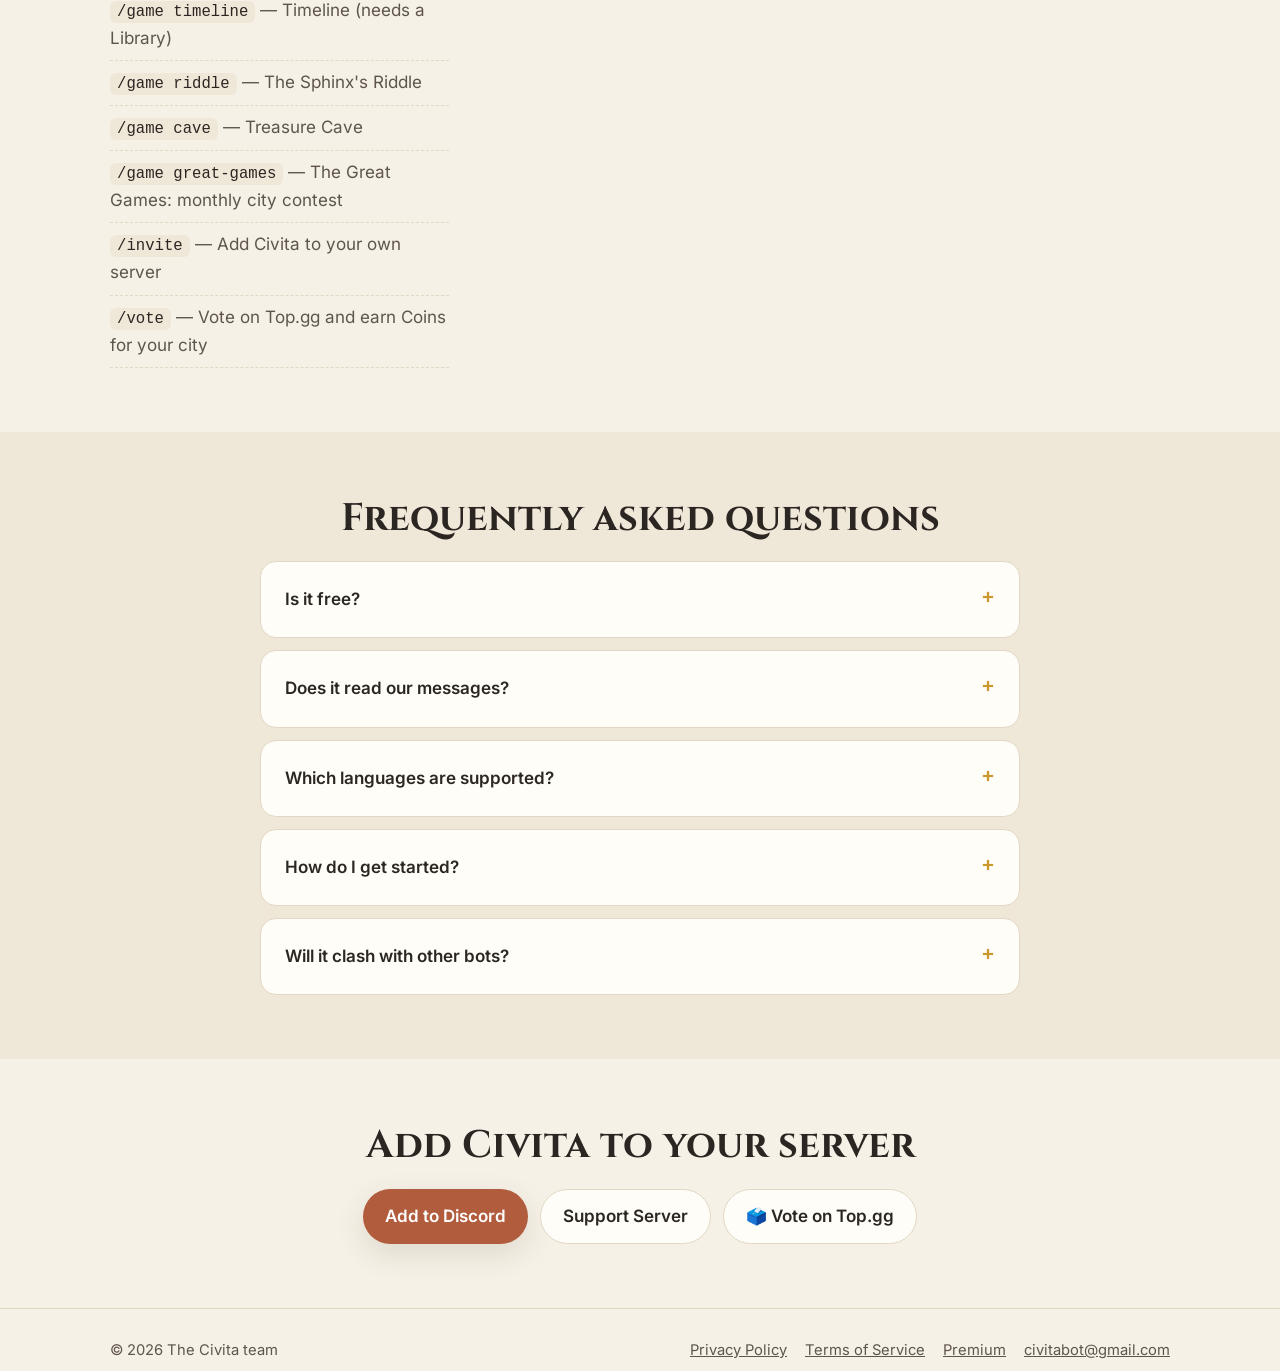
==== commit ab06dbac: "Oyunlar Amfitiyatro olmadan yarim odul verir; Rahip Kahin ve sehir olaylarinda da Sikke kazandirir C" ====
--- a/index.html
+++ b/index.html
@@ -149,7 +149,7 @@
       <h2 class="section-title" data-i18n="all_title">Bütün özellikler</h2>
       <div class="features compact">
         <div class="feature"><div class="icon">🖼️</div><h3 data-i18n="f_picture_title">Çizilen şehir</h3><p data-i18n="f_picture_text">/şehir yazın, şehrinizin resmini görün. Gökyüzü saatine göre değişir: şafak, gündüz, gün batımı, yıldızlı gece.</p></div>
-        <div class="feature"><div class="icon">🎭</div><h3 data-i18n="f_games_title">Mini oyunlar</h3><p data-i18n="f_games_text">200'ü aşkın sorulu Bilgi Yarışması, hızlı parmaklar için Refleks, ipucundan önce bilenin kazandığı Sfenks'in Bilmecesi, şansını zorladığın Hazine Mağarası ve Kütüphane'yle açılan Tarih Sırası. Amfitiyatro kurulunca kazananlar şehre Sikke kazandırır.</p></div>
+        <div class="feature"><div class="icon">🎭</div><h3 data-i18n="f_games_title">Mini oyunlar</h3><p data-i18n="f_games_text">200'ü aşkın sorulu Bilgi Yarışması, hızlı parmaklar için Refleks, ipucundan önce bilenin kazandığı Sfenks'in Bilmecesi, şansını zorladığın Hazine Mağarası ve Kütüphane'yle açılan Tarih Sırası. Kazananlar şehre Sikke kazandırır, Amfitiyatro bunu ikiye katlar.</p></div>
         <div class="feature"><div class="icon">❤️</div><h3 data-i18n="f_vitality_title">Canlılık</h3><p data-i18n="f_vitality_text">Her gün katkı veren kişi sayısı şehrin canlılığını belirler. Canlı şehirler daha hızlı üretir; sokakları kalabalıklaşır.</p></div>
         <div class="feature"><div class="icon">🏅</div><h3 data-i18n="f_titles_title">Unvanlar ve roller</h3><p data-i18n="f_titles_text">Misafirden Meclis Üyesi'ne altı unvan. İsterseniz her unvana bir Discord rolü bağlayın, Civita kendisi versin.</p></div>
         <div class="feature"><div class="icon">🌍</div><h3 data-i18n="f_world_title">Dünya ve kardeş şehirler</h3><p data-i18n="f_world_text">İsteyen şehirler prestijleriyle yarışır. Başka sunucularla kardeş şehir olun: canlı kardeşler üretime bonus katar, birbirinize kervan gönderirsiniz.</p></div>
